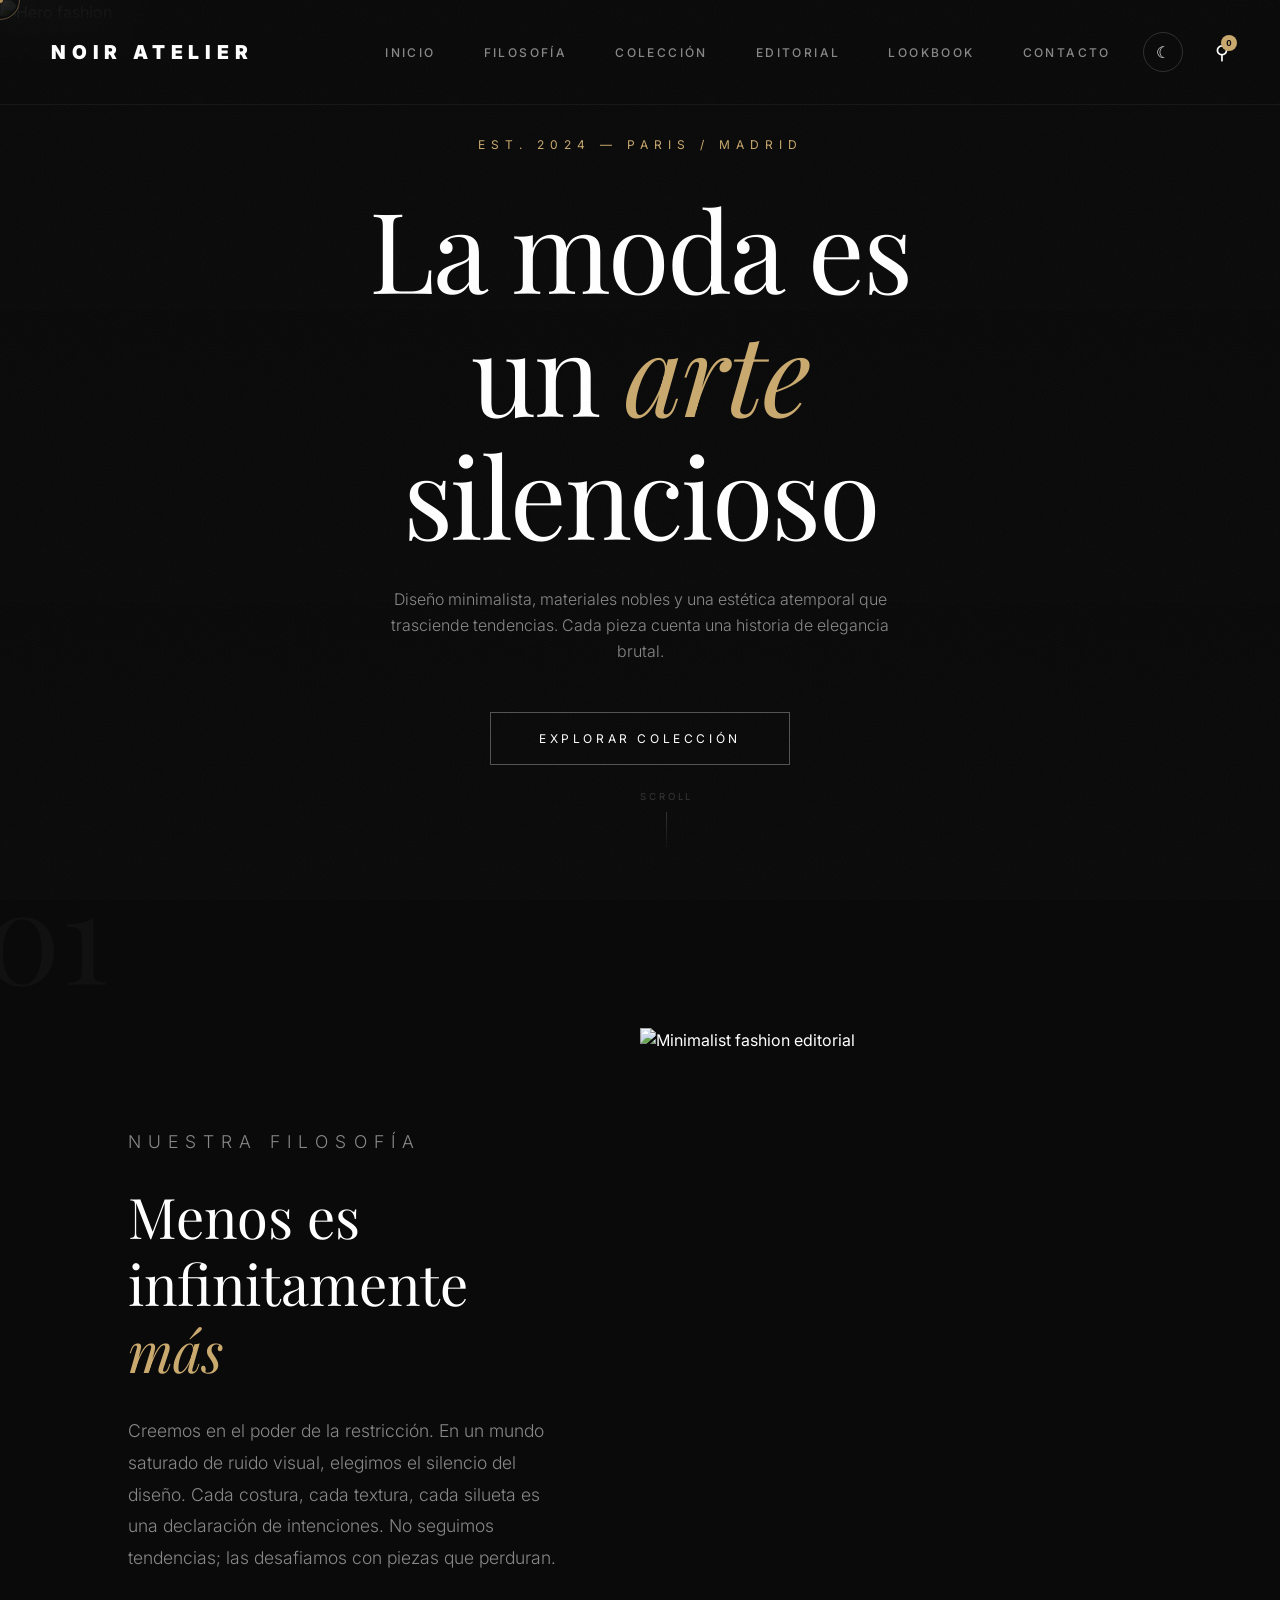
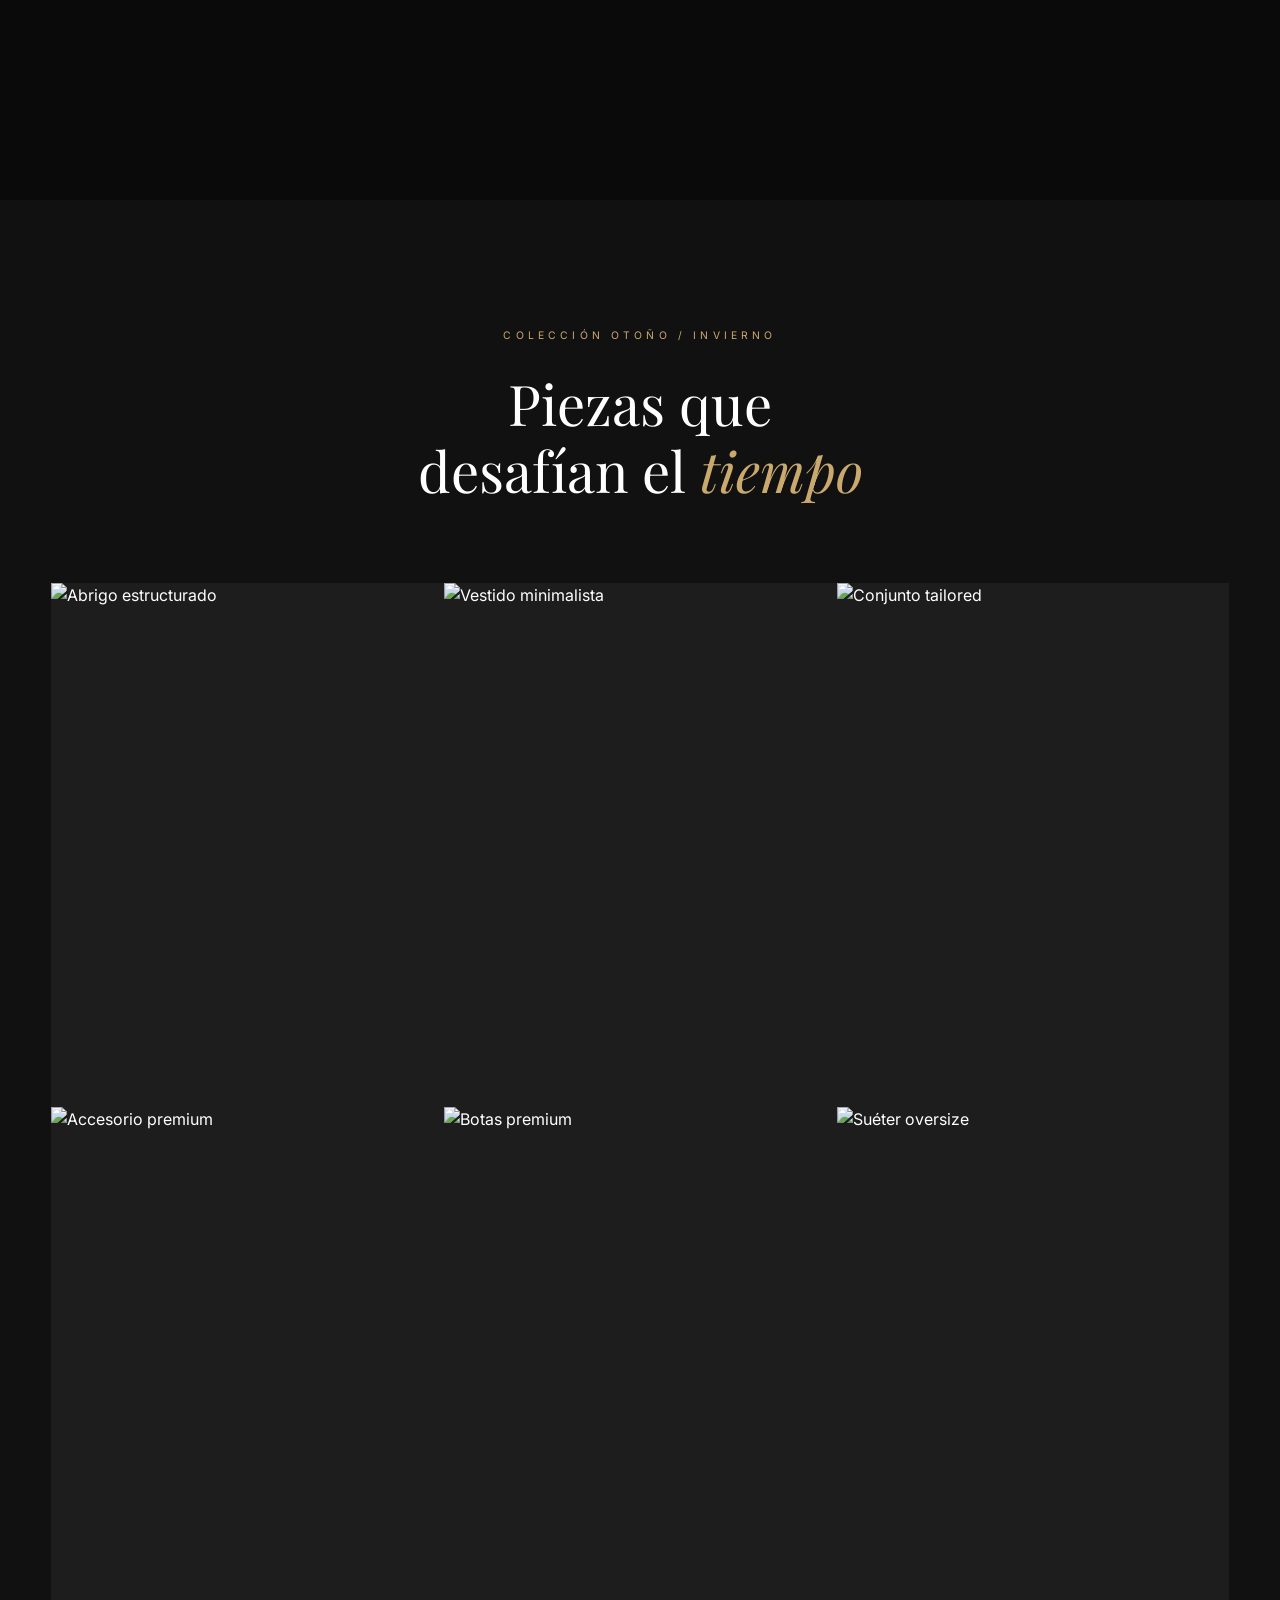
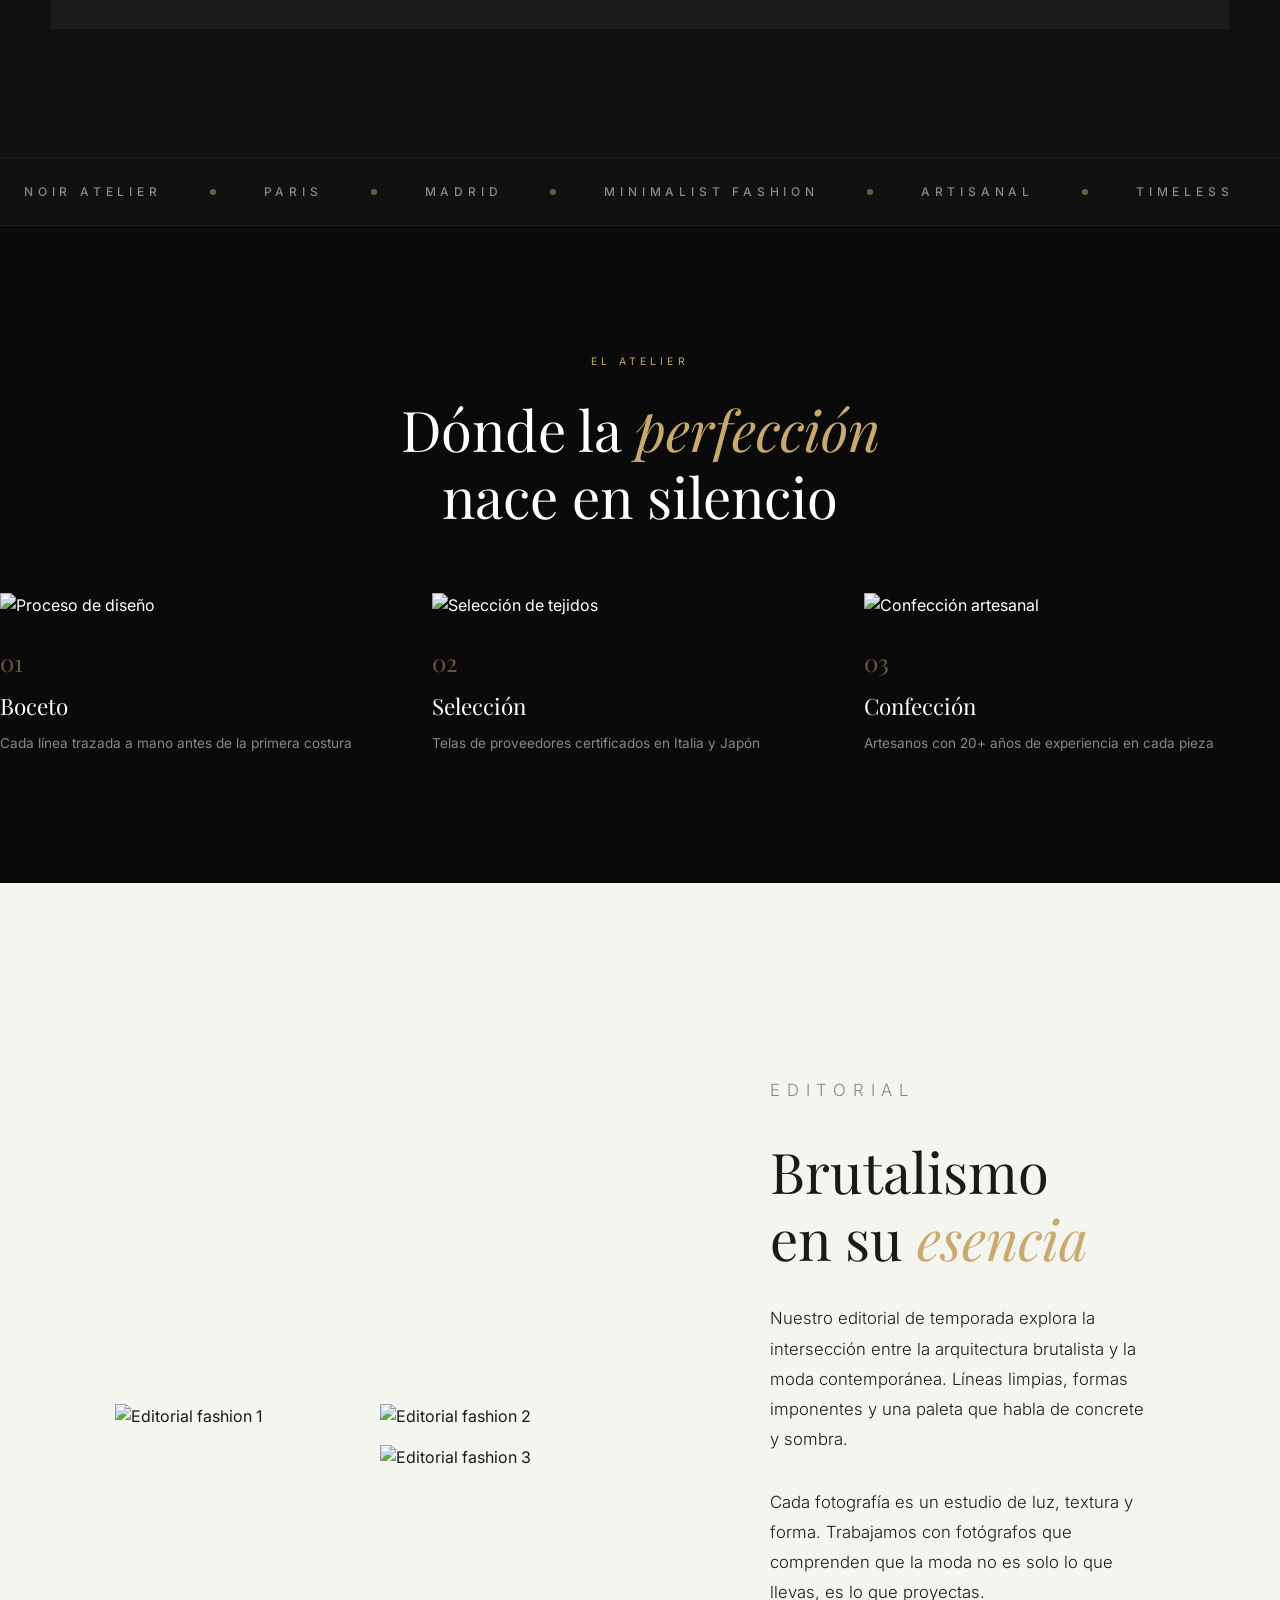
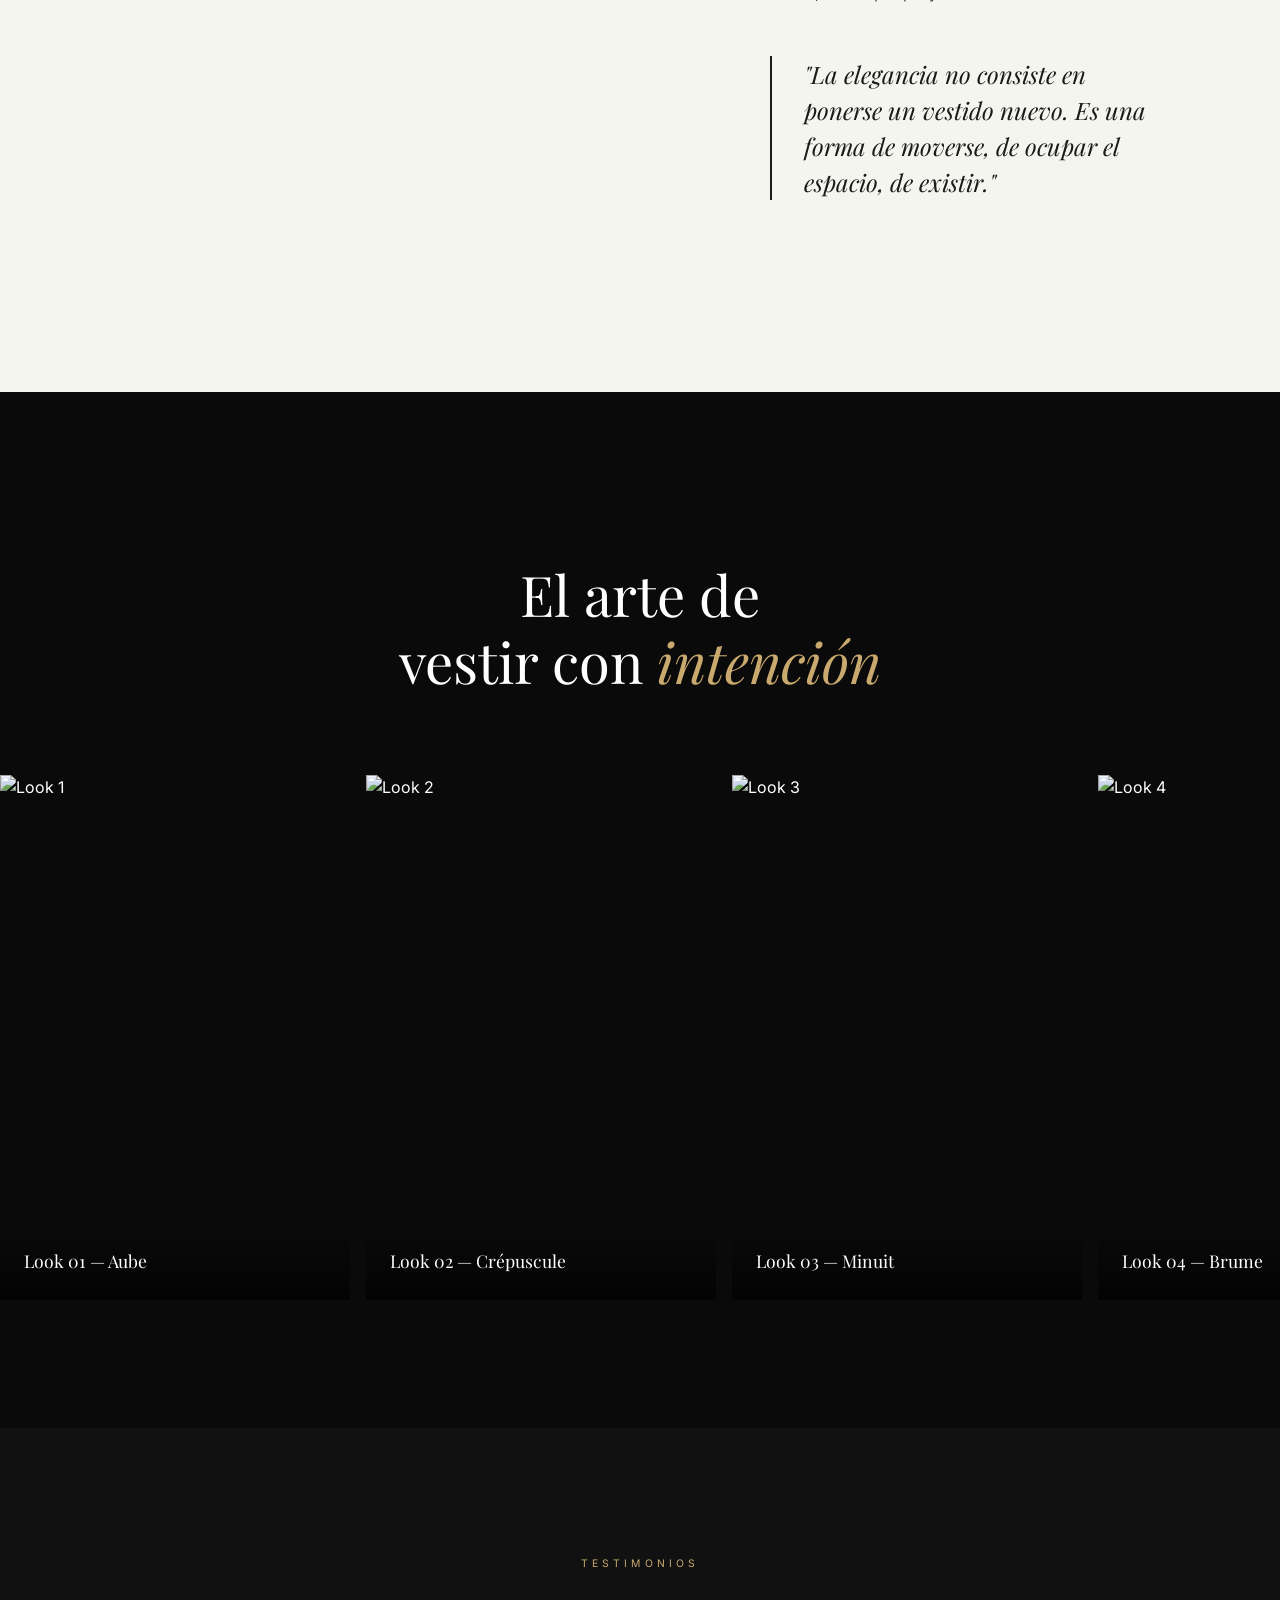
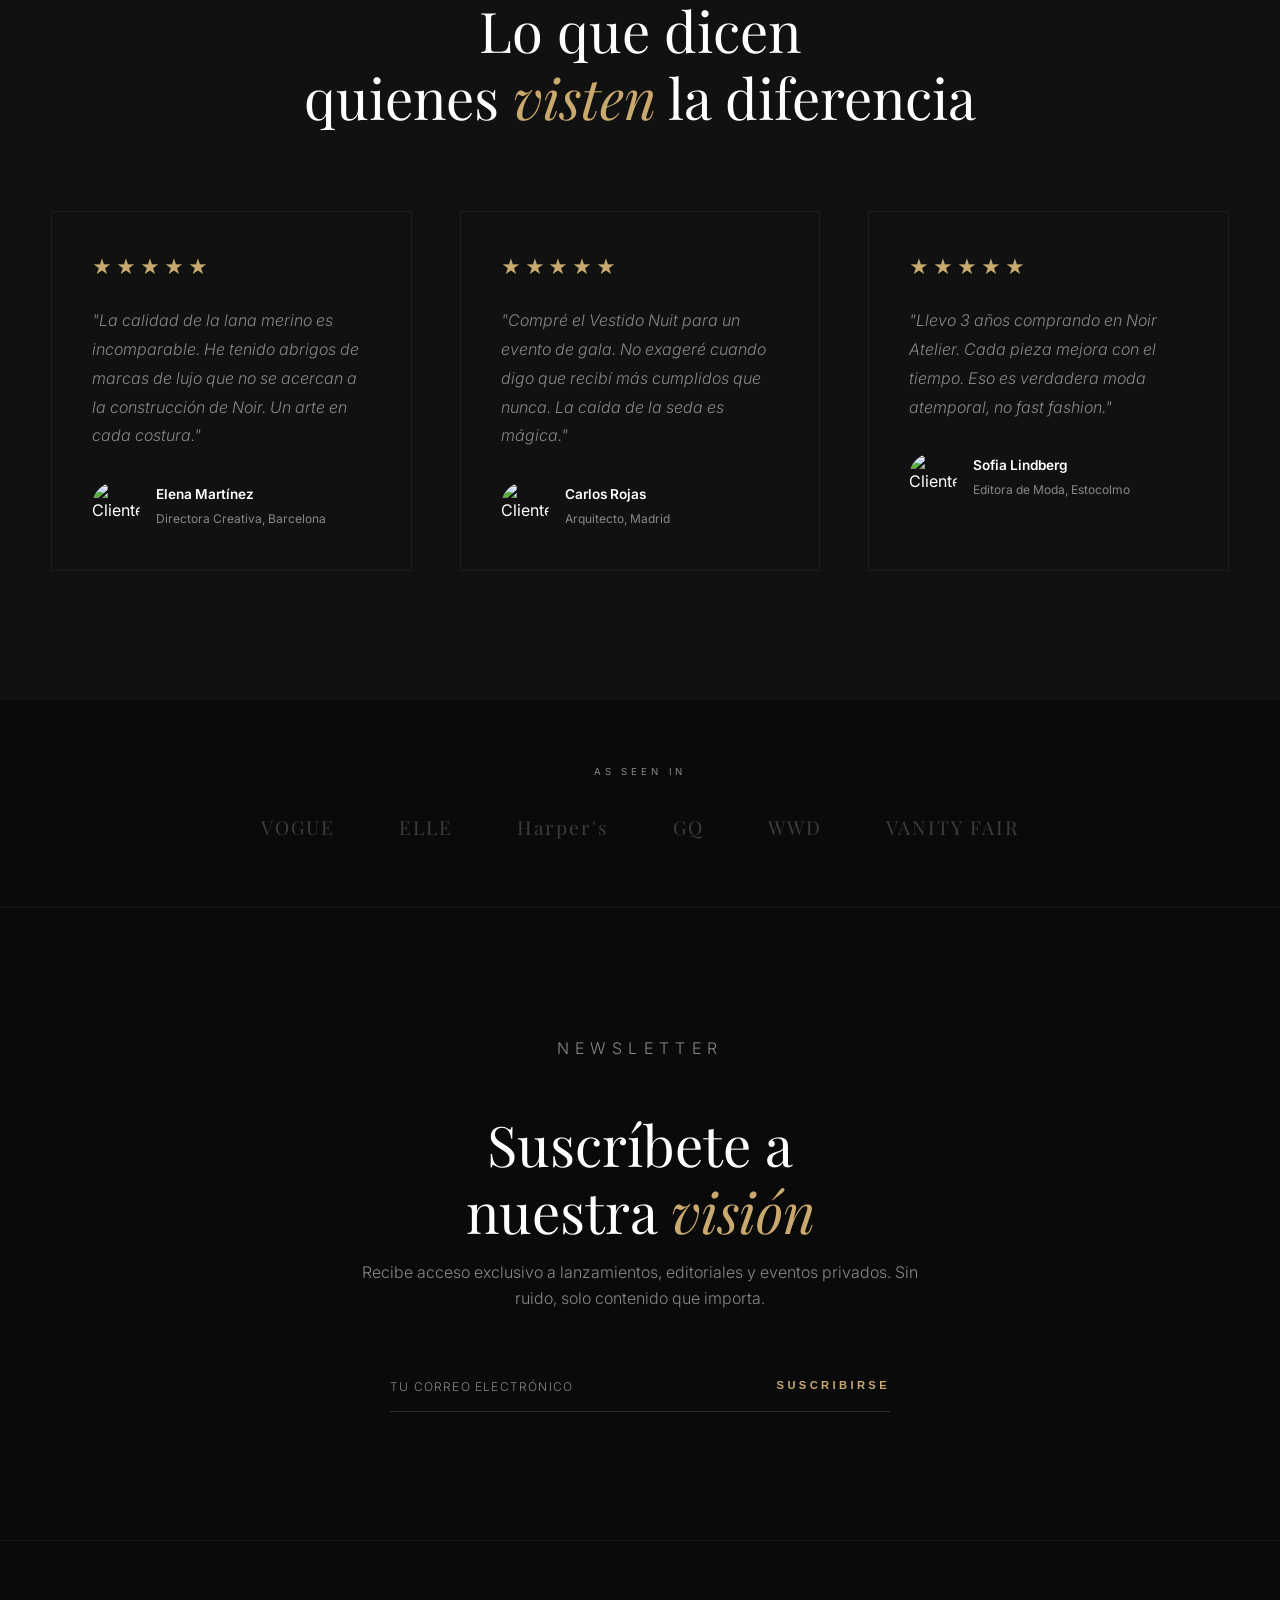
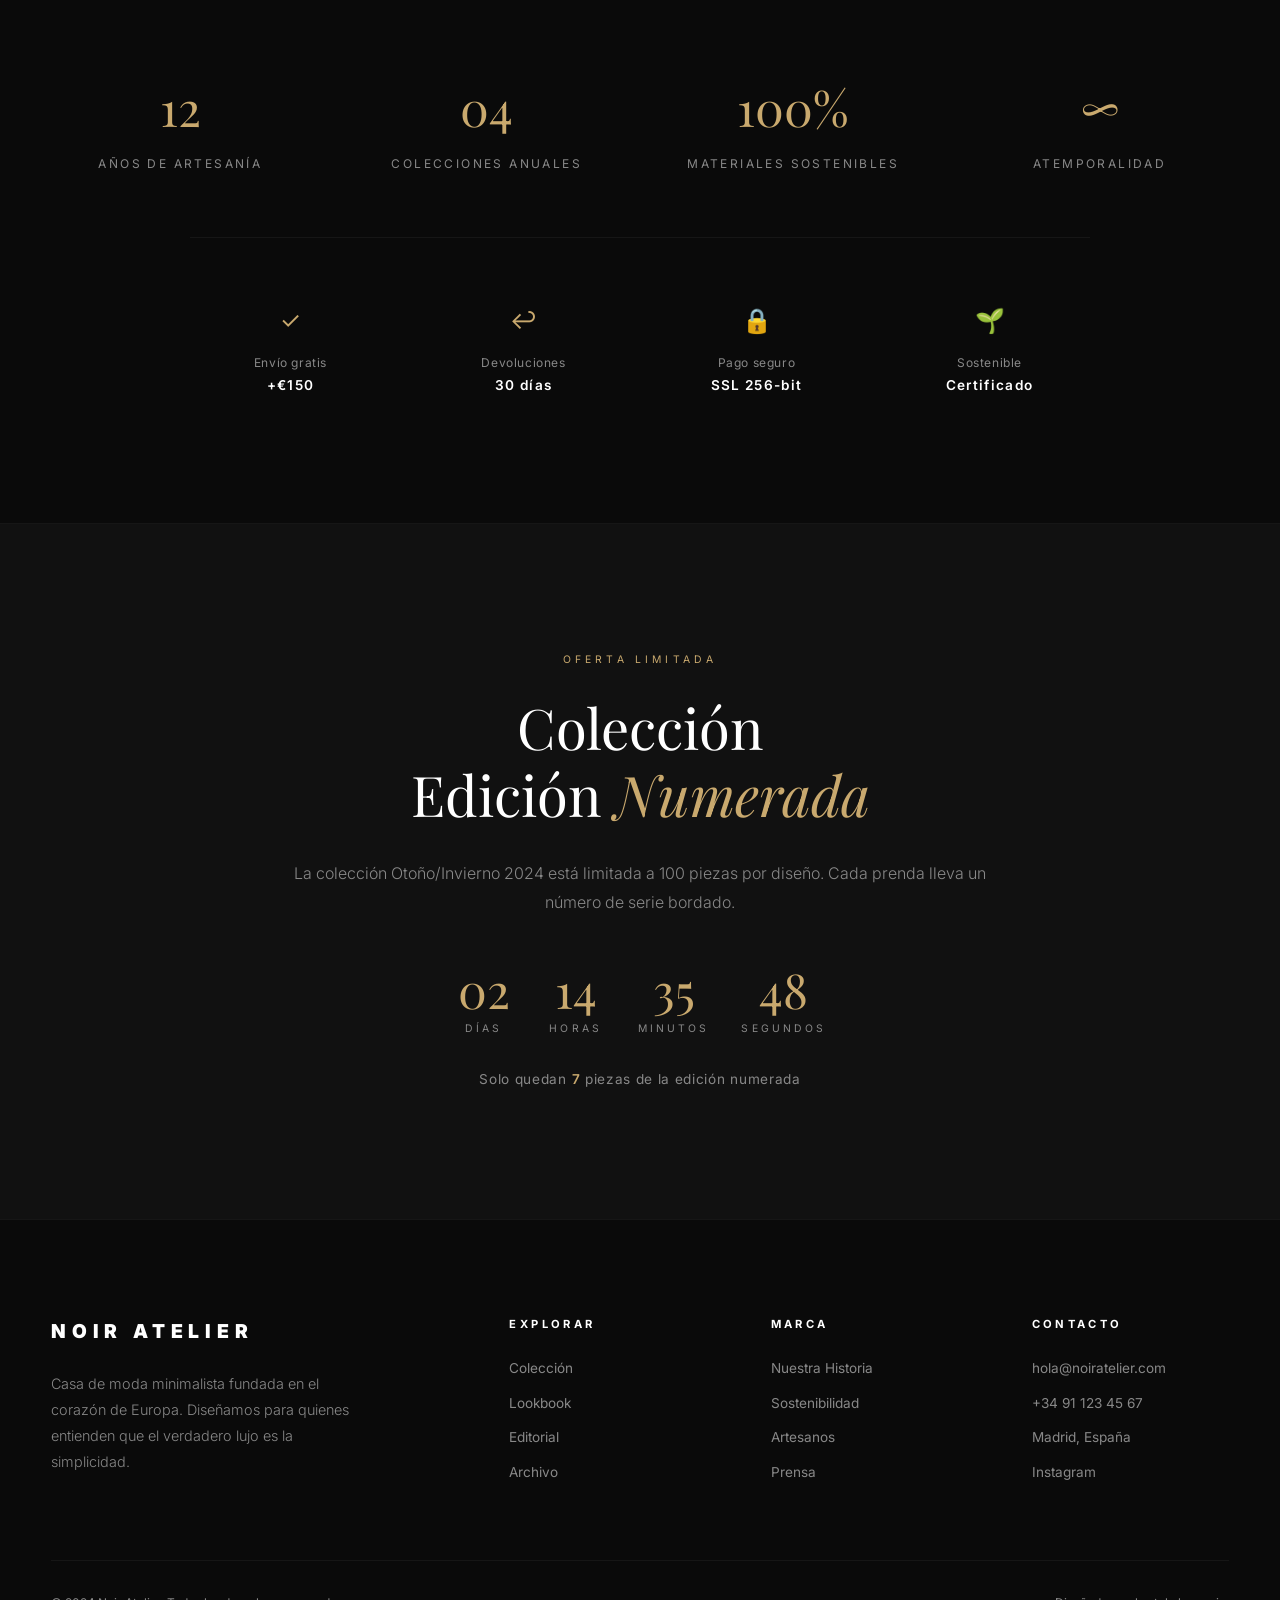
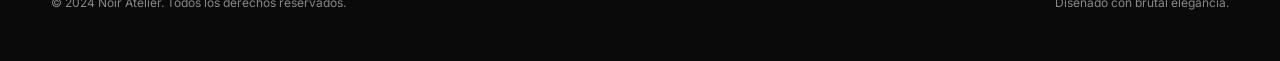
==== index.html @ 925ff6d4 "Initial commit: NOIR ATELIER premium fashion landing page" ====
<!DOCTYPE html>
<html lang="es" data-theme="dark">
<head>
    <meta charset="UTF-8">
    <meta name="viewport" content="width=device-width, initial-scale=1.0, viewport-fit=cover">
    <title>NOIR ATELIER — Minimalist Fashion</title>
    <meta name="description" content="Diseño minimalista, materiales nobles y una estética atemporal que trasciende tendencias. Casa de moda fundada en el corazón de Europa.">
    <meta name="theme-color" content="#0a0a0a">
    <meta name="apple-mobile-web-app-capable" content="yes">
    <meta name="apple-mobile-web-app-status-bar-style" content="black-translucent">
    <meta name="apple-mobile-web-app-title" content="Noir Atelier">
    <meta property="og:title" content="NOIR ATELIER — Minimalist Fashion">
    <meta property="og:description" content="La moda es un arte silencioso. Diseño minimalista, materiales nobles.">
    <meta property="og:type" content="website">
    <meta property="og:image" content="https://images.unsplash.com/photo-1509631179647-0177331693ae?w=1200&q=80">
    <link rel="icon" type="image/svg+xml" href="data:image/svg+xml,%3Csvg xmlns='http://www.w3.org/2000/svg' viewBox='0 0 100 100'%3E%3Crect width='100' height='100' fill='%230a0a0a'/%3E%3Ctext x='50' y='68' font-family='serif' font-size='55' fill='%23c9a96e' text-anchor='middle' font-style='italic'%3EN%3C/text%3E%3C/svg%3E">
    <link rel="apple-touch-icon" href="data:image/svg+xml,%3Csvg xmlns='http://www.w3.org/2000/svg' viewBox='0 0 180 180'%3E%3Crect width='180' height='180' fill='%230a0a0a'/%3E%3Ctext x='90' y='125' font-family='serif' font-size='100' fill='%23c9a96e' text-anchor='middle' font-style='italic'%3EN%3C/text%3E%3C/svg%3E">
    <link rel="preconnect" href="https://fonts.googleapis.com">
    <link href="https://fonts.googleapis.com/css2?family=Inter:wght@300;400;500;600;700;900&family=Playfair+Display:ital,wght@0,400;0,700;1,400&display=swap" rel="stylesheet">
    <link rel="stylesheet" href="css/style.css">
</head>
<body>

    <!-- PRELOADER -->
    <div class="preloader" id="preloader">
        <div class="preloader-logo">Noir</div>
        <div class="preloader-bar"><div class="preloader-bar-fill" id="preloader-fill"></div></div>
        <div class="preloader-sub">Atelier</div>
    </div>

    <!-- SCROLL PROGRESS -->
    <div class="scroll-progress" id="scroll-progress"><div class="scroll-progress-bar" id="scroll-progress-bar"></div></div>

    <!-- NOISE TEXTURE -->
    <div class="noise-overlay" aria-hidden="true"></div>

    <!-- CUSTOM CURSOR -->
    <div class="cursor-dot" id="cursor-dot"></div>
    <div class="cursor-ring" id="cursor-ring"></div>

    <!-- NAVIGATION -->
    <nav>
        <div class="logo">Noir Atelier</div>
        <div class="nav-right">
            <ul class="nav-links">
                <li><a href="#inicio">Inicio</a></li>
                <li><a href="#filosofia">Filosofía</a></li>
                <li><a href="#coleccion">Colección</a></li>
                <li><a href="#editorial">Editorial</a></li>
                <li><a href="#lookbook">Lookbook</a></li>
                <li><a href="#contacto">Contacto</a></li>
            </ul>
            <button class="theme-toggle" id="theme-toggle" aria-label="Cambiar tema">
                <span class="theme-icon theme-icon-moon">☾</span>
                <span class="theme-icon theme-icon-sun">☼</span>
            </button>
            <button class="cart-btn" id="cart-btn" aria-label="Carrito">
                <span class="cart-icon">⚲</span>
                <span class="cart-count" id="cart-count">0</span>
            </button>
            <button class="menu-toggle" aria-label="Abrir menú" aria-expanded="false">
                <span class="menu-line"></span>
                <span class="menu-line"></span>
                <span class="menu-line"></span>
            </button>
        </div>
    </nav>

    <!-- MOBILE MENU — OUTSIDE nav -->
    <div class="mobile-menu" aria-hidden="true">
        <div class="mobile-menu-bg"></div>
        <div class="mobile-menu-content">
            <ul class="mobile-nav-links">
                <li class="mobile-nav-item"><span class="mobile-nav-num">01</span><a href="#inicio" class="mobile-nav-link">Inicio</a></li>
                <li class="mobile-nav-item"><span class="mobile-nav-num">02</span><a href="#filosofia" class="mobile-nav-link">Filosofía</a></li>
                <li class="mobile-nav-item"><span class="mobile-nav-num">03</span><a href="#coleccion" class="mobile-nav-link">Colección</a></li>
                <li class="mobile-nav-item"><span class="mobile-nav-num">04</span><a href="#editorial" class="mobile-nav-link">Editorial</a></li>
                <li class="mobile-nav-item"><span class="mobile-nav-num">05</span><a href="#lookbook" class="mobile-nav-link">Lookbook</a></li>
                <li class="mobile-nav-item"><span class="mobile-nav-num">06</span><a href="#contacto" class="mobile-nav-link">Contacto</a></li>
            </ul>
            <div class="mobile-menu-footer">
                <p class="mobile-menu-email">hola@noiratelier.com</p>
                <p class="mobile-menu-location">Madrid, España</p>
                <button class="mobile-theme-toggle" id="mobile-theme-toggle" aria-label="Cambiar tema">
                    <span class="theme-icon theme-icon-moon">☾ Modo Oscuro</span>
                    <span class="theme-icon theme-icon-sun">☼ Modo Claro</span>
                </button>
            </div>
        </div>
    </div>

    <!-- CART PANEL -->
    <div class="cart-panel" id="cart-panel">
        <div class="cart-panel-bg"></div>
        <div class="cart-panel-content">
            <div class="cart-panel-header">
                <h3>Tu Bolsa</h3>
                <button class="cart-panel-close" id="cart-panel-close">✕</button>
            </div>
            <div class="cart-panel-items" id="cart-panel-items"></div>
            <div class="cart-panel-footer">
                <div class="cart-panel-total">
                    <span>Total</span>
                    <span id="cart-panel-total">€0</span>
                </div>
                <button class="cart-panel-checkout">Finalizar Compra</button>
            </div>
        </div>
    </div>

    <!-- HERO with ANIMATED BACKGROUND -->
    <section class="hero" id="inicio">
        <div class="hero-bg-animated">
            <img src="https://images.unsplash.com/photo-1509631179647-0177331693ae?w=1920&q=80" alt="Hero fashion" id="hero-animated-img">
            <div class="hero-bg-overlay"></div>
        </div>
        <div class="hero-content">
            <p class="hero-subtitle">Est. 2024 — Paris / Madrid</p>
            <h1 class="hero-title">La moda es<br>un <em>arte</em> silencioso</h1>
            <p class="hero-desc">Diseño minimalista, materiales nobles y una estética atemporal que trasciende tendencias. Cada pieza cuenta una historia de elegancia brutal.</p>
            <a href="#coleccion" class="hero-cta">Explorar Colección</a>
        </div>
        <div class="scroll-indicator">
            <span>Scroll</span>
            <div class="scroll-line"></div>
        </div>
    </section>

    <!-- PHILOSOPHY -->
    <section class="philosophy" id="filosofia">
        <div class="philosophy-text">
            <div class="philosophy-number fade-in">01</div>
            <p class="section-label fade-in">Nuestra Filosofía</p>
            <h2 class="section-title fade-in">Menos es<br>infinitamente <em>más</em></h2>
            <p class="fade-in">Creemos en el poder de la restricción. En un mundo saturado de ruido visual, elegimos el silencio del diseño. Cada costura, cada textura, cada silueta es una declaración de intenciones. No seguimos tendencias; las desafiamos con piezas que perduran.</p>
        </div>
        <div class="philosophy-image fade-scale">
            <img src="https://images.unsplash.com/photo-1515886657613-9f3515b0c78f?w=800&q=80" alt="Minimalist fashion editorial" loading="lazy">
        </div>
    </section>

    <!-- COLLECTION -->
    <section class="collection" id="coleccion">
        <div class="collection-header">
            <p class="section-label fade-in">Colección Otoño / Invierno</p>
            <h2 class="section-title fade-in">Piezas que<br>desafían el <em>tiempo</em></h2>
        </div>
        <div class="collection-grid stagger-children">
            <div class="collection-item fade-in" data-product="Abrigo Vérité" data-price="890">
                <a href="product.html" class="collection-link">
                    <img src="https://images.unsplash.com/photo-1539008835657-9e8e9680c956?w=600&q=80" alt="Abrigo estructurado" loading="lazy">
                    <div class="collection-overlay"><h3>Abrigo Vérité</h3><p>Lana merino · Negro</p></div>
                </a>
            </div>
            <div class="collection-item fade-in">
                <img src="https://images.unsplash.com/photo-1581044777550-4cfa60707c03?w=600&q=80" alt="Vestido minimalista" loading="lazy">
                <div class="collection-overlay"><h3>Vestido Nuit</h3><p>Seda cruda · Gris perla</p></div>
            </div>
            <div class="collection-item fade-in">
                <img src="https://images.unsplash.com/photo-1595777457583-95e059d581b8?w=600&q=80" alt="Conjunto tailored" loading="lazy">
                <div class="collection-overlay"><h3>Blazer Obscura</h3><p>Algodón egipcio · Antracita</p></div>
            </div>
            <div class="collection-item fade-in">
                <img src="https://images.unsplash.com/photo-1603344797033-f0f4f587ab60?w=600&q=80" alt="Accesorio premium" loading="lazy">
                <div class="collection-overlay"><h3>Cinturón Ligne</h3><p>Cuero vegetal · Marrón</p></div>
            </div>
            <div class="collection-item fade-in">
                <img src="https://images.unsplash.com/photo-1550614000-4b9519e02a48?w=600&q=80" alt="Botas premium" loading="lazy">
                <div class="collection-overlay"><h3>Botas Sombre</h3><p>Cuero italiano · Negro</p></div>
            </div>
            <div class="collection-item fade-in">
                <img src="https://images.unsplash.com/photo-1552374196-1ab2a1c593e8?w=600&q=80" alt="Suéter oversize" loading="lazy">
                <div class="collection-overlay"><h3>Suéter Brume</h3><p>Cachemira · Gris niebla</p></div>
            </div>
        </div>
    </section>

    <!-- MARQUEE -->
    <section class="marquee-section" aria-hidden="true">
        <div class="marquee-track">
            <div class="marquee-content">
                <span class="marquee-item">Noir Atelier</span><span class="marquee-sep"></span>
                <span class="marquee-item">Paris</span><span class="marquee-sep"></span>
                <span class="marquee-item">Madrid</span><span class="marquee-sep"></span>
                <span class="marquee-item">Minimalist Fashion</span><span class="marquee-sep"></span>
                <span class="marquee-item">Artisanal</span><span class="marquee-sep"></span>
                <span class="marquee-item">Timeless</span><span class="marquee-sep"></span>
                <span class="marquee-item">Sustainable</span><span class="marquee-sep"></span>
                <span class="marquee-item">Brutal Elegance</span><span class="marquee-sep"></span>
            </div>
            <div class="marquee-content">
                <span class="marquee-item">Noir Atelier</span><span class="marquee-sep"></span>
                <span class="marquee-item">Paris</span><span class="marquee-sep"></span>
                <span class="marquee-item">Madrid</span><span class="marquee-sep"></span>
                <span class="marquee-item">Minimalist Fashion</span><span class="marquee-sep"></span>
                <span class="marquee-item">Artisanal</span><span class="marquee-sep"></span>
                <span class="marquee-item">Timeless</span><span class="marquee-sep"></span>
                <span class="marquee-item">Sustainable</span><span class="marquee-sep"></span>
                <span class="marquee-item">Brutal Elegance</span><span class="marquee-sep"></span>
            </div>
        </div>
    </section>

    <!-- HORIZONTAL SCROLL — Behind the Scenes -->
    <section class="horizontal-scroll-section" id="atelier">
        <div class="horizontal-scroll-header">
            <p class="section-label fade-in">El Atelier</p>
            <h2 class="section-title fade-in">Dónde la <em>perfección</em><br>nace en silencio</h2>
        </div>
        <div class="horizontal-scroll-container" id="horizontal-scroll">
            <div class="horizontal-scroll-item fade-in">
                <img src="https://images.unsplash.com/photo-1558171813-4c088753af8f?w=600&q=80" alt="Proceso de diseño" loading="lazy">
                <div class="horizontal-scroll-item-info">
                    <span class="horizontal-scroll-num">01</span>
                    <h4>Boceto</h4>
                    <p>Cada línea trazada a mano antes de la primera costura</p>
                </div>
            </div>
            <div class="horizontal-scroll-item fade-in">
                <img src="https://images.unsplash.com/photo-1605218427306-022ba6b2c9f6?w=600&q=80" alt="Selección de tejidos" loading="lazy">
                <div class="horizontal-scroll-item-info">
                    <span class="horizontal-scroll-num">02</span>
                    <h4>Selección</h4>
                    <p>Telas de proveedores certificados en Italia y Japón</p>
                </div>
            </div>
            <div class="horizontal-scroll-item fade-in">
                <img src="https://images.unsplash.com/photo-1558618666-fcd25c85f82e?w=600&q=80" alt="Confección artesanal" loading="lazy">
                <div class="horizontal-scroll-item-info">
                    <span class="horizontal-scroll-num">03</span>
                    <h4>Confección</h4>
                    <p>Artesanos con 20+ años de experiencia en cada pieza</p>
                </div>
            </div>
            <div class="horizontal-scroll-item fade-in">
                <img src="https://images.unsplash.com/photo-1445205170230-053b83016050?w=600&q=80" alt="Prueba final" loading="lazy">
                <div class="horizontal-scroll-item-info">
                    <span class="horizontal-scroll-num">04</span>
                    <h4>Prueba</h4>
                    <p>48 horas de prueba de ajuste, caída y durabilidad</p>
                </div>
            </div>
            <div class="horizontal-scroll-item fade-in">
                <img src="https://images.unsplash.com/photo-1490481651871-ab68de25d43d?w=600&q=80" alt="Empaque final" loading="lazy">
                <div class="horizontal-scroll-item-info">
                    <span class="horizontal-scroll-num">05</span>
                    <h4>Entrega</h4>
                    <p>Empaque sin plástico, certificado de autenticidad</p>
                </div>
            </div>
        </div>
    </section>

    <!-- EDITORIAL -->
    <section class="editorial" id="editorial">
        <div class="editorial-images">
            <div class="editorial-img fade-in">
                <img src="https://images.unsplash.com/photo-1469334031218-e382a71b716b?w=600&q=80" alt="Editorial fashion 1" loading="lazy">
            </div>
            <div class="editorial-img fade-in">
                <img src="https://images.unsplash.com/photo-1483985988355-763728e1935b?w=600&q=80" alt="Editorial fashion 2" loading="lazy">
            </div>
            <div class="editorial-img fade-in">
                <img src="https://images.unsplash.com/photo-1496747611176-843222e1e57c?w=600&q=80" alt="Editorial fashion 3" loading="lazy">
            </div>
        </div>
        <div class="editorial-text">
            <p class="section-label fade-in">Editorial</p>
            <h2 class="section-title fade-in">Brutalismo<br>en su <em>esencia</em></h2>
            <p class="fade-in">Nuestro editorial de temporada explora la intersección entre la arquitectura brutalista y la moda contemporánea. Líneas limpias, formas imponentes y una paleta que habla de concrete y sombra.</p>
            <p class="fade-in">Cada fotografía es un estudio de luz, textura y forma. Trabajamos con fotógrafos que comprenden que la moda no es solo lo que llevas, es lo que proyectas.</p>
            <div class="editorial-quote fade-in">
                "La elegancia no consiste en ponerse un vestido nuevo. Es una forma de moverse, de ocupar el espacio, de existir."
            </div>
        </div>
    </section>

    <!-- LOOKBOOK -->
    <section class="lookbook" id="lookbook">
        <div class="lookbook-header">
            <p class="section-label fade-in">Lookbook</p>
            <h2 class="section-title fade-in">El arte de<br>vestir con <em>intención</em></h2>
        </div>
        <div class="lookbook-scroll stagger-children">
            <div class="lookbook-item fade-in">
                <img src="https://images.unsplash.com/photo-1529139574466-a303027c1d8b?w=500&q=80" alt="Look 1" loading="lazy">
                <div class="lookbook-item-info"><h4>Look 01 — Aube</h4></div>
            </div>
            <div class="lookbook-item fade-in">
                <img src="https://images.unsplash.com/photo-1509631179647-0177331693ae?w=500&q=80" alt="Look 2" loading="lazy">
                <div class="lookbook-item-info"><h4>Look 02 — Crépuscule</h4></div>
            </div>
            <div class="lookbook-item fade-in">
                <img src="https://images.unsplash.com/photo-1517841905240-472988babdf9?w=500&q=80" alt="Look 3" loading="lazy">
                <div class="lookbook-item-info"><h4>Look 03 — Minuit</h4></div>
            </div>
            <div class="lookbook-item fade-in">
                <img src="https://images.unsplash.com/photo-1539109136881-3be0616acf4b?w=500&q=80" alt="Look 4" loading="lazy">
                <div class="lookbook-item-info"><h4>Look 04 — Brume</h4></div>
            </div>
            <div class="lookbook-item fade-in">
                <img src="https://images.unsplash.com/photo-1503342217505-b0a15ec3261c?w=500&q=80" alt="Look 5" loading="lazy">
                <div class="lookbook-item-info"><h4>Look 05 — Éther</h4></div>
            </div>
            <div class="lookbook-item fade-in">
                <img src="https://images.unsplash.com/photo-1551232864-3f0890e580d9?w=500&q=80" alt="Look 6" loading="lazy">
                <div class="lookbook-item-info"><h4>Look 06 — Sable</h4></div>
            </div>
        </div>
    </section>

    <!-- TESTIMONIALS -->
    <section class="testimonials" id="testimonios">
        <div class="testimonials-header">
            <p class="section-label fade-in">Testimonios</p>
            <h2 class="section-title fade-in">Lo que dicen<br>quienes <em>visten</em> la diferencia</h2>
        </div>
        <div class="testimonials-grid stagger-children">
            <div class="testimonial-item fade-in">
                <div class="testimonial-stars">★★★★★</div>
                <p class="testimonial-text">"La calidad de la lana merino es incomparable. He tenido abrigos de marcas de lujo que no se acercan a la construcción de Noir. Un arte en cada costura."</p>
                <div class="testimonial-author">
                    <img src="https://images.unsplash.com/photo-1494790108377-be9c29b29330?w=100&q=80" alt="Cliente" loading="lazy">
                    <div>
                        <h4>Elena Martínez</h4>
                        <p>Directora Creativa, Barcelona</p>
                    </div>
                </div>
            </div>
            <div class="testimonial-item fade-in">
                <div class="testimonial-stars">★★★★★</div>
                <p class="testimonial-text">"Compré el Vestido Nuit para un evento de gala. No exageré cuando digo que recibí más cumplidos que nunca. La caída de la seda es mágica."</p>
                <div class="testimonial-author">
                    <img src="https://images.unsplash.com/photo-1507003211169-0a1dd7228f2d?w=100&q=80" alt="Cliente" loading="lazy">
                    <div>
                        <h4>Carlos Rojas</h4>
                        <p>Arquitecto, Madrid</p>
                    </div>
                </div>
            </div>
            <div class="testimonial-item fade-in">
                <div class="testimonial-stars">★★★★★</div>
                <p class="testimonial-text">"Llevo 3 años comprando en Noir Atelier. Cada pieza mejora con el tiempo. Eso es verdadera moda atemporal, no fast fashion."</p>
                <div class="testimonial-author">
                    <img src="https://images.unsplash.com/photo-1438761681033-6461ffad8d80?w=100&q=80" alt="Cliente" loading="lazy">
                    <div>
                        <h4>Sofia Lindberg</h4>
                        <p>Editora de Moda, Estocolmo</p>
                    </div>
                </div>
            </div>
        </div>
    </section>

    <!-- PRESS LOGOS -->
    <section class="press-section" aria-hidden="true">
        <p class="press-label">As Seen In</p>
        <div class="press-logos">
            <span class="press-logo">VOGUE</span>
            <span class="press-logo">ELLE</span>
            <span class="press-logo">Harper's</span>
            <span class="press-logo">GQ</span>
            <span class="press-logo">WWD</span>
            <span class="press-logo">VANITY FAIR</span>
        </div>
    </section>

    <!-- NEWSLETTER -->
    <section class="newsletter" id="newsletter">
        <div class="newsletter-inner">
            <p class="section-label fade-in">Newsletter</p>
            <h2 class="section-title fade-in">Suscríbete a<br>nuestra <em>visión</em></h2>
            <p class="fade-in">Recibe acceso exclusivo a lanzamientos, editoriales y eventos privados. Sin ruido, solo contenido que importa.</p>
            <div class="newsletter-form-wrap fade-in">
                <form class="newsletter-form" id="newsletter-form">
                    <input type="email" name="email" placeholder="Tu correo electrónico" required autocomplete="email">
                    <button type="submit">Suscribirse</button>
                </form>
                <div class="newsletter-success" id="newsletter-success">Bienvenido a Noir Atelier.</div>
            </div>
        </div>
    </section>

    <!-- MANIFESTO + TRUST BADGES -->
    <section class="manifesto">
        <div class="manifesto-grid stagger-children">
            <div class="manifesto-item fade-in"><h3>12</h3><p>Años de artesanía</p></div>
            <div class="manifesto-item fade-in"><h3>04</h3><p>Colecciones anuales</p></div>
            <div class="manifesto-item fade-in"><h3>100%</h3><p>Materiales sostenibles</p></div>
            <div class="manifesto-item fade-in"><h3>∞</h3><p>Atemporalidad</p></div>
        </div>
        <div class="trust-badges">
            <div class="trust-badge">
                <span class="trust-badge-icon">✓</span>
                <span class="trust-badge-text">Envío gratis<br><strong>+€150</strong></span>
            </div>
            <div class="trust-badge">
                <span class="trust-badge-icon">↩</span>
                <span class="trust-badge-text">Devoluciones<br><strong>30 días</strong></span>
            </div>
            <div class="trust-badge">
                <span class="trust-badge-icon">🔒</span>
                <span class="trust-badge-text">Pago seguro<br><strong>SSL 256-bit</strong></span>
            </div>
            <div class="trust-badge">
                <span class="trust-badge-icon">🌱</span>
                <span class="trust-badge-text">Sostenible<br><strong>Certificado</strong></span>
            </div>
        </div>
    </section>

    <!-- SCARCITY COUNTDOWN -->
    <section class="countdown-section">
        <div class="countdown-inner">
            <p class="section-label">Oferta Limitada</p>
            <h2 class="section-title">Colección<br>Edición <em>Numerada</em></h2>
            <p class="countdown-desc">La colección Otoño/Invierno 2024 está limitada a 100 piezas por diseño. Cada prenda lleva un número de serie bordado.</p>
            <div class="countdown-timer" id="countdown-timer">
                <div class="countdown-unit">
                    <span class="countdown-num" id="countdown-days">02</span>
                    <span class="countdown-label">Días</span>
                </div>
                <div class="countdown-unit">
                    <span class="countdown-num" id="countdown-hours">14</span>
                    <span class="countdown-label">Horas</span>
                </div>
                <div class="countdown-unit">
                    <span class="countdown-num" id="countdown-minutes">35</span>
                    <span class="countdown-label">Minutos</span>
                </div>
                <div class="countdown-unit">
                    <span class="countdown-num" id="countdown-seconds">48</span>
                    <span class="countdown-label">Segundos</span>
                </div>
            </div>
            <p class="countdown-stock">Solo quedan <strong>7</strong> piezas de la edición numerada</p>
        </div>
    </section>

    <!-- FOOTER -->
    <footer id="contacto">
        <div class="footer-grid">
            <div class="footer-brand fade-in">
                <div class="logo">Noir Atelier</div>
                <p>Casa de moda minimalista fundada en el corazón de Europa. Diseñamos para quienes entienden que el verdadero lujo es la simplicidad.</p>
            </div>
            <div class="footer-col fade-in">
                <h4>Explorar</h4>
                <a href="#">Colección</a>
                <a href="#">Lookbook</a>
                <a href="#">Editorial</a>
                <a href="#">Archivo</a>
            </div>
            <div class="footer-col fade-in">
                <h4>Marca</h4>
                <a href="#">Nuestra Historia</a>
                <a href="#">Sostenibilidad</a>
                <a href="#">Artesanos</a>
                <a href="#">Prensa</a>
            </div>
            <div class="footer-col fade-in">
                <h4>Contacto</h4>
                <a href="#">hola@noiratelier.com</a>
                <a href="#">+34 91 123 45 67</a>
                <a href="#">Madrid, España</a>
                <a href="#">Instagram</a>
            </div>
        </div>
        <div class="footer-bottom">
            <p>© 2024 Noir Atelier. Todos los derechos reservados.</p>
            <p>Diseñado con brutal elegancia.</p>
        </div>
    </footer>

    <!-- STICKY PRODUCT SIDEBAR -->
    <div class="product-sidebar" id="product-sidebar">
        <div class="product-sidebar-inner">
            <div class="product-sidebar-img">
                <a href="product.html"><img src="https://images.unsplash.com/photo-1539008835657-9e8e9680c956?w=300&q=80" alt="Abrigo Vérité" loading="lazy"></a>
            </div>
            <div class="product-sidebar-info">
                <p class="product-sidebar-label">Destacado</p>
                <h4 class="product-sidebar-name"><a href="product.html">Abrigo Vérité</a></h4>
                <p class="product-sidebar-price">€890</p>
                <p class="product-sidebar-desc">Lana merino · Edición limitada</p>
                <button class="product-sidebar-btn" id="product-sidebar-btn" data-name="Abrigo Vérité" data-price="890" data-img="https://images.unsplash.com/photo-1539008835657-9e8e9680c956?w=200&q=80">Añadir a la bolsa</button>
            </div>
        </div>
    </div>

    <script src="js/main.js"></script>
</body>
</html>
---- css/style.css ----
:root {
    --bg-primary: #0a0a0a;
    --bg-secondary: #111111;
    --bg-light: #f5f5f0;
    --text-primary: #ffffff;
    --text-secondary: #888888;
    --text-dark: #1a1a1a;
    --accent: #c9a96e;
    --transition: cubic-bezier(0.25, 0.46, 0.45, 0.94);
}

html[data-theme="light"] {
    --bg-primary: #f5f5f0;
    --bg-secondary: #ffffff;
    --bg-light: #0a0a0a;
    --text-primary: #1a1a1a;
    --text-secondary: #666666;
    --text-dark: #f5f5f0;
    --accent: #8a6d3b;
}

* { margin: 0; padding: 0; box-sizing: border-box; }
html { scroll-behavior: smooth; }

body {
    font-family: 'Inter', sans-serif;
    background-color: var(--bg-primary);
    color: var(--text-primary);
    overflow-x: hidden;
    line-height: 1.6;
    transition: background-color 0.6s var(--transition), color 0.6s var(--transition);
}

@media (pointer: coarse) {
    body { cursor: auto; }
    .cursor-dot, .cursor-ring { display: none !important; }
}

/* ===== PRELOADER ===== */
.preloader {
    position: fixed;
    top: 0; left: 0;
    width: 100%; height: 100%;
    background-color: var(--bg-primary);
    z-index: 9999;
    display: flex;
    align-items: center;
    justify-content: center;
    flex-direction: column;
    transition: opacity 1.2s var(--transition), visibility 1.2s var(--transition), background-color 0.6s var(--transition);
}
.preloader.done {
    opacity: 0;
    visibility: hidden;
    pointer-events: none;
}
.preloader-logo {
    font-family: 'Playfair Display', serif;
    font-size: 2.5rem;
    font-weight: 400;
    font-style: italic;
    color: var(--accent);
    letter-spacing: 0.1em;
    opacity: 0;
    transform: translateY(20px);
    animation: preloaderIn 1s var(--transition) forwards;
}
.preloader-bar {
    width: 120px; height: 1px;
    background: rgba(255,255,255,0.1);
    margin-top: 1.5rem;
    position: relative;
    overflow: hidden;
    border-radius: 1px;
}
html[data-theme="light"] .preloader-bar {
    background: rgba(0,0,0,0.1);
}
.preloader-bar-fill {
    position: absolute;
    top: 0; left: 0;
    height: 100%; width: 0%;
    background: var(--accent);
    transition: width 0.3s ease;
    box-shadow: 0 0 8px rgba(201, 169, 110, 0.3);
}
.preloader-sub {
    font-size: 0.6rem;
    letter-spacing: 0.4em;
    text-transform: uppercase;
    color: var(--text-secondary);
    margin-top: 1.5rem;
    opacity: 0;
    animation: preloaderIn 1s 1s var(--transition) forwards;
}
@keyframes preloaderIn { to { opacity: 1; transform: translateY(0); } }

/* ===== SCROLL PROGRESS ===== */
.scroll-progress {
    position: fixed;
    top: 0; left: 0;
    width: 100%; height: 2px;
    z-index: 10001;
    background: transparent;
    pointer-events: none;
}
.scroll-progress-bar {
    height: 100%;
    width: 0%;
    background: var(--accent);
    box-shadow: 0 0 10px rgba(201, 169, 110, 0.4);
    transition: width 0.1s linear;
}

/* ===== CUSTOM SCROLLBAR ===== */
::-webkit-scrollbar { width: 6px; }
::-webkit-scrollbar-track { background: var(--bg-primary); transition: background 0.6s; }
::-webkit-scrollbar-thumb { background: var(--accent); border-radius: 3px; }
::-webkit-scrollbar-thumb:hover { background: rgba(201, 169, 110, 0.8); }

/* ===== NOISE TEXTURE ===== */
.noise-overlay {
    position: fixed;
    top: 0; left: 0;
    width: 100%; height: 100%;
    pointer-events: none;
    z-index: 9998;
    opacity: 0.035;
    background-image: url("data:image/svg+xml,%3Csvg viewBox='0 0 256 256' xmlns='http://www.w3.org/2000/svg'%3E%3Cfilter id='n'%3E%3CfeTurbulence type='fractalNoise' baseFrequency='0.85' numOctaves='4' stitchTiles='stitch'/%3E%3C/filter%3E%3Crect width='100%25' height='100%25' filter='url(%23n)'/%3E%3C/svg%3E");
    background-repeat: repeat;
    background-size: 256px 256px;
}

/* ===== CUSTOM CURSOR ===== */
.cursor-dot {
    position: fixed;
    top: 0; left: 0;
    width: 6px; height: 6px;
    background: var(--accent);
    border-radius: 50%;
    pointer-events: none;
    z-index: 10000;
    transform: translate(-50%, -50%);
    transition: width 0.3s, height 0.3s, background 0.3s, opacity 0.3s;
    mix-blend-mode: difference;
}
.cursor-ring {
    position: fixed;
    top: 0; left: 0;
    width: 40px; height: 40px;
    border: 1px solid rgba(201, 169, 110, 0.4);
    border-radius: 50%;
    pointer-events: none;
    z-index: 9999;
    transform: translate(-50%, -50%);
    transition: width 0.4s var(--transition), height 0.4s var(--transition), border-color 0.4s, opacity 0.4s, background 0.4s;
}
.cursor-ring.hover {
    width: 60px; height: 60px;
    border-color: var(--accent);
    background: rgba(201, 169, 110, 0.08);
}
.cursor-ring.click {
    width: 30px; height: 30px;
    border-color: var(--text-primary);
}

/* ===== NAVIGATION ===== */
nav {
    position: fixed;
    top: 0; width: 100%;
    padding: 2rem 4vw;
    display: flex;
    justify-content: space-between;
    align-items: center;
    z-index: 1000;
    background: rgba(10, 10, 10, 0.8);
    backdrop-filter: blur(20px);
    border-bottom: 1px solid rgba(255, 255, 255, 0.05);
    transition: all 0.6s var(--transition), background-color 0.6s var(--transition);
}
html[data-theme="light"] nav {
    background: rgba(245, 245, 240, 0.85);
    border-bottom: 1px solid rgba(0, 0, 0, 0.06);
}
.logo {
    font-size: 1.2rem;
    font-weight: 900;
    letter-spacing: 0.3em;
    text-transform: uppercase;
    color: var(--text-primary);
}
.nav-right {
    display: flex;
    align-items: center;
    gap: 2rem;
}
.nav-links {
    display: flex;
    gap: 3rem;
    list-style: none;
}
.nav-links a {
    text-decoration: none;
    color: var(--text-secondary);
    font-size: 0.75rem;
    font-weight: 500;
    letter-spacing: 0.2em;
    text-transform: uppercase;
    transition: color 0.4s ease;
    position: relative;
}
.nav-links a::after {
    content: '';
    position: absolute;
    bottom: -6px; left: 0;
    width: 0; height: 1px;
    background: var(--accent);
    transition: width 0.4s var(--transition);
}
.nav-links a:hover { color: var(--text-primary); }
.nav-links a:hover::after { width: 100%; }

/* ===== THEME TOGGLE ===== */
.theme-toggle {
    background: transparent;
    border: 1px solid rgba(255,255,255,0.15);
    border-radius: 50%;
    width: 40px; height: 40px;
    display: flex;
    align-items: center;
    justify-content: center;
    cursor: none;
    color: var(--text-primary);
    font-size: 1rem;
    transition: all 0.4s var(--transition);
    position: relative;
    overflow: hidden;
    flex-shrink: 0;
}
html[data-theme="light"] .theme-toggle {
    border-color: rgba(26,26,26,0.15);
    color: var(--text-primary);
}
.theme-toggle:hover {
    border-color: var(--accent);
    color: var(--accent);
}
.theme-icon {
    position: absolute;
    transition: all 0.4s var(--transition);
}
.theme-icon-moon { opacity: 1; transform: rotate(0deg) scale(1); }
.theme-icon-sun { opacity: 0; transform: rotate(90deg) scale(0.5); }
html[data-theme="light"] .theme-icon-moon { opacity: 0; transform: rotate(-90deg) scale(0.5); }
html[data-theme="light"] .theme-icon-sun { opacity: 1; transform: rotate(0deg) scale(1); }

/* ===== MOBILE MENU ===== */
.menu-toggle {
    display: none;
    flex-direction: column;
    justify-content: center;
    align-items: center;
    width: 48px; height: 48px;
    background: transparent;
    border: none;
    cursor: none;
    padding: 0;
    z-index: 1002;
    position: relative;
    flex-shrink: 0;
}
.menu-line {
    display: block;
    width: 28px; height: 1.5px;
    background: var(--text-primary);
    transition: all 0.5s var(--transition);
    position: relative;
}
.menu-line:nth-child(2) { margin: 6px 0; }
.menu-toggle.active .menu-line:nth-child(1) { transform: translateY(7.5px) rotate(45deg); }
.menu-toggle.active .menu-line:nth-child(2) { opacity: 0; transform: scaleX(0); }
.menu-toggle.active .menu-line:nth-child(3) { transform: translateY(-7.5px) rotate(-45deg); }

.mobile-menu {
    position: fixed;
    top: 0; left: 0;
    width: 100%; height: 100vh;
    z-index: 1001;
    display: flex;
    align-items: center;
    justify-content: center;
    visibility: hidden;
    opacity: 0;
    transition: visibility 0s 0.8s, opacity 0.8s var(--transition);
}
.mobile-menu.active {
    visibility: visible;
    opacity: 1;
    transition: visibility 0s 0s, opacity 0.8s var(--transition);
}
.mobile-menu-bg {
    position: absolute;
    top: 0; left: 0;
    width: 100%; height: 100%;
    background-color: var(--bg-primary);
    opacity: 0.98;
    backdrop-filter: blur(40px) saturate(1.2);
    transform: translateY(-100%);
    transition: transform 0.8s var(--transition), background-color 0.6s var(--transition);
}
.mobile-menu.active .mobile-menu-bg { transform: translateY(0); }
.mobile-menu-content {
    position: relative;
    z-index: 2;
    width: 100%; max-width: 500px;
    padding: 2rem;
    opacity: 0;
    transform: translateY(30px);
    transition: opacity 0.6s 0.3s var(--transition), transform 0.6s 0.3s var(--transition);
}
.mobile-menu.active .mobile-menu-content { opacity: 1; transform: translateY(0); }
.mobile-nav-links {
    list-style: none;
    display: flex;
    flex-direction: column;
    gap: 0;
}
.mobile-nav-item {
    display: flex;
    align-items: baseline;
    gap: 1.5rem;
    padding: 1.2rem 0;
    border-bottom: 1px solid rgba(255,255,255,0.06);
    opacity: 0;
    transform: translateX(-40px);
    transition: opacity 0.5s var(--transition), transform 0.5s var(--transition);
}
html[data-theme="light"] .mobile-nav-item {
    border-bottom: 1px solid rgba(0,0,0,0.06);
}
.mobile-menu.active .mobile-nav-item:nth-child(1) { transition-delay: 0.35s; opacity: 1; transform: translateX(0); }
.mobile-menu.active .mobile-nav-item:nth-child(2) { transition-delay: 0.42s; opacity: 1; transform: translateX(0); }
.mobile-menu.active .mobile-nav-item:nth-child(3) { transition-delay: 0.49s; opacity: 1; transform: translateX(0); }
.mobile-menu.active .mobile-nav-item:nth-child(4) { transition-delay: 0.56s; opacity: 1; transform: translateX(0); }
.mobile-menu.active .mobile-nav-item:nth-child(5) { transition-delay: 0.63s; opacity: 1; transform: translateX(0); }
.mobile-menu.active .mobile-nav-item:nth-child(6) { transition-delay: 0.70s; opacity: 1; transform: translateX(0); }
.mobile-nav-num {
    font-family: 'Playfair Display', serif;
    font-size: 0.9rem;
    font-weight: 400;
    color: var(--accent);
    opacity: 0.6;
    min-width: 30px;
    font-variant-numeric: tabular-nums;
}
.mobile-nav-link {
    font-family: 'Playfair Display', serif;
    font-size: clamp(1.8rem, 6vw, 2.8rem);
    font-weight: 400;
    color: var(--text-primary);
    text-decoration: none;
    line-height: 1.1;
    transition: color 0.4s ease, letter-spacing 0.4s ease;
    letter-spacing: 0.02em;
}
.mobile-nav-link:hover { color: var(--accent); letter-spacing: 0.06em; }
.mobile-menu-footer {
    margin-top: 3rem;
    padding-top: 2rem;
    border-top: 1px solid rgba(255,255,255,0.08);
    opacity: 0;
    transform: translateY(20px);
    transition: opacity 0.5s 0.8s var(--transition), transform 0.5s 0.8s var(--transition);
}
html[data-theme="light"] .mobile-menu-footer {
    border-top: 1px solid rgba(0,0,0,0.08);
}
.mobile-menu.active .mobile-menu-footer { opacity: 1; transform: translateY(0); }
.mobile-menu-email, .mobile-menu-location {
    font-size: 0.75rem;
    letter-spacing: 0.15em;
    text-transform: uppercase;
    color: var(--text-secondary);
    margin-bottom: 0.5rem;
}
.mobile-menu-location { opacity: 0.6; }
body.menu-open { overflow: hidden; }

/* ===== MARQUEE ===== */
.marquee-section {
    background-color: var(--bg-secondary);
    border-top: 1px solid rgba(255,255,255,0.05);
    border-bottom: 1px solid rgba(255,255,255,0.05);
    overflow: hidden;
    padding: 1.5rem 0;
    transition: background-color 0.6s var(--transition), border-color 0.6s var(--transition);
}
html[data-theme="light"] .marquee-section {
    border-top: 1px solid rgba(0,0,0,0.05);
    border-bottom: 1px solid rgba(0,0,0,0.05);
}
.marquee-track {
    display: flex;
    width: max-content;
    animation: marqueeScroll 25s linear infinite;
}
.marquee-content {
    display: flex;
    align-items: center;
    gap: 3rem;
    padding: 0 1.5rem;
    white-space: nowrap;
}
.marquee-item {
    font-size: 0.75rem;
    letter-spacing: 0.4em;
    text-transform: uppercase;
    color: var(--text-secondary);
    font-weight: 500;
    display: flex;
    align-items: center;
    gap: 3rem;
}
.marquee-sep {
    width: 6px; height: 6px;
    background: var(--accent);
    border-radius: 50%;
    opacity: 0.5;
    flex-shrink: 0;
}
@keyframes marqueeScroll {
    0% { transform: translateX(0); }
    100% { transform: translateX(-50%); }
}

/* ===== FADE UTILITIES ===== */
.fade-in {
    opacity: 0;
    transform: translateY(60px);
    transition: opacity 1.2s var(--transition), transform 1.2s var(--transition);
}
.fade-in.visible { opacity: 1; transform: translateY(0); }
.fade-scale {
    opacity: 0;
    transform: scale(0.95);
    transition: opacity 1.5s var(--transition), transform 1.5s var(--transition);
}
.fade-scale.visible { opacity: 1; transform: scale(1); }
.fade-left {
    opacity: 0;
    transform: translateX(-80px);
    transition: opacity 1.2s var(--transition), transform 1.2s var(--transition);
}
.fade-left.visible { opacity: 1; transform: translateX(0); }
.fade-right {
    opacity: 0;
    transform: translateX(80px);
    transition: opacity 1.2s var(--transition), transform 1.2s var(--transition);
}
.fade-right.visible { opacity: 1; transform: translateX(0); }
.stagger-children > *:nth-child(1) { transition-delay: 0.1s; }
.stagger-children > *:nth-child(2) { transition-delay: 0.2s; }
.stagger-children > *:nth-child(3) { transition-delay: 0.3s; }
.stagger-children > *:nth-child(4) { transition-delay: 0.4s; }
.stagger-children > *:nth-child(5) { transition-delay: 0.5s; }
.stagger-children > *:nth-child(6) { transition-delay: 0.6s; }

/* ===== HERO ===== */
.hero {
    height: 100vh;
    display: flex;
    align-items: center;
    justify-content: center;
    position: relative;
    overflow: hidden;
}
.hero-bg {
    position: absolute;
    top: 0; left: 0;
    width: 100%; height: 100%;
    background: url('https://images.unsplash.com/photo-1509631179647-0177331693ae?w=1920&q=80') center/cover no-repeat;
    opacity: 0;
    animation: heroFadeIn 2s var(--transition) forwards;
    will-change: transform;
}
.hero-bg::after {
    content: '';
    position: absolute;
    top: 0; left: 0;
    width: 100%; height: 100%;
    background: linear-gradient(to bottom, rgba(10,10,10,0.3) 0%, rgba(10,10,10,0.7) 100%);
}
html[data-theme="light"] .hero-bg::after {
    background: linear-gradient(to bottom, rgba(245,245,240,0.3) 0%, rgba(245,245,240,0.7) 100%);
}
@keyframes heroFadeIn {
    from { opacity: 0; transform: scale(1.1); }
    to { opacity: 1; transform: scale(1); }
}
.hero-content {
    position: relative;
    z-index: 2;
    text-align: center;
    max-width: 900px;
    padding: 0 2rem;
}
.hero-subtitle {
    font-size: 0.75rem;
    letter-spacing: 0.5em;
    text-transform: uppercase;
    color: var(--accent);
    margin-bottom: 2rem;
    opacity: 0;
    animation: fadeUp 1s 0.5s var(--transition) forwards;
}
.hero-title {
    font-family: 'Playfair Display', serif;
    font-size: clamp(3rem, 10vw, 7rem);
    font-weight: 400;
    line-height: 1.1;
    letter-spacing: -0.02em;
    margin-bottom: 2rem;
    opacity: 0;
    animation: fadeUp 1.2s 0.8s var(--transition) forwards;
}
.hero-title em { font-style: italic; font-weight: 400; color: var(--accent); }
.hero-desc {
    font-size: 1rem;
    color: var(--text-secondary);
    max-width: 500px;
    margin: 0 auto 3rem;
    font-weight: 300;
    opacity: 0;
    animation: fadeUp 1s 1.2s var(--transition) forwards;
}
.hero-cta {
    display: inline-block;
    padding: 1rem 3rem;
    border: 1px solid rgba(255,255,255,0.3);
    color: var(--text-primary);
    text-decoration: none;
    font-size: 0.75rem;
    letter-spacing: 0.3em;
    text-transform: uppercase;
    transition: all 0.5s var(--transition);
    opacity: 0;
    animation: fadeUp 1s 1.5s var(--transition) forwards;
}
html[data-theme="light"] .hero-cta {
    border: 1px solid rgba(26,26,26,0.3);
}
.hero-cta:hover {
    background: var(--text-primary);
    color: var(--bg-primary);
    border-color: var(--text-primary);
}
@keyframes fadeUp {
    from { opacity: 0; transform: translateY(40px); }
    to { opacity: 1; transform: translateY(0); }
}
.scroll-indicator {
    position: absolute;
    bottom: 3rem;
    left: 50%;
    transform: translateX(-50%);
    display: flex;
    flex-direction: column;
    align-items: center;
    gap: 0.5rem;
    opacity: 0;
    animation: fadeUp 1s 2s var(--transition) forwards;
}
.scroll-indicator span {
    font-size: 0.6rem;
    letter-spacing: 0.3em;
    text-transform: uppercase;
    color: var(--text-secondary);
}
.scroll-line {
    width: 1px; height: 40px;
    background: linear-gradient(to bottom, var(--text-secondary), transparent);
    animation: scrollPulse 2s infinite;
}
@keyframes scrollPulse {
    0%, 100% { opacity: 0.3; transform: scaleY(0.5); }
    50% { opacity: 1; transform: scaleY(1); }
}

/* ===== SECTIONS ===== */
section { padding: 8rem 4vw; position: relative; }
.section-label {
    font-size: 0.65rem;
    letter-spacing: 0.4em;
    text-transform: uppercase;
    color: var(--accent);
    margin-bottom: 1.5rem;
}
.section-title {
    font-family: 'Playfair Display', serif;
    font-size: clamp(2rem, 5vw, 3.5rem);
    font-weight: 400;
    line-height: 1.2;
    margin-bottom: 2rem;
}
.section-title em { font-style: italic; color: var(--accent); }

/* ===== PHILOSOPHY ===== */
.philosophy {
    background-color: var(--bg-primary);
    display: grid;
    grid-template-columns: 1fr 1fr;
    gap: 0;
    min-height: 100vh;
    align-items: center;
    transition: background-color 0.6s var(--transition);
}
.philosophy-text { padding: 4rem 6vw; }
.philosophy-text p {
    font-size: 1.1rem;
    color: var(--text-secondary);
    font-weight: 300;
    line-height: 1.8;
    max-width: 480px;
}
.philosophy-image {
    position: relative;
    height: 100%;
    min-height: 500px;
    overflow: hidden;
}
.philosophy-image img {
    width: 100%; height: 100%;
    object-fit: cover;
    filter: grayscale(30%);
    transition: filter 1.5s var(--transition), transform 1.5s var(--transition);
    will-change: transform;
}
.philosophy-image:hover img {
    filter: grayscale(0%);
    transform: scale(1.03);
}
.philosophy-number {
    font-family: 'Playfair Display', serif;
    font-size: 8rem;
    font-weight: 400;
    color: rgba(255,255,255,0.03);
    position: absolute;
    top: -2rem; left: -1rem;
    line-height: 1;
}
html[data-theme="light"] .philosophy-number {
    color: rgba(0,0,0,0.03);
}

/* ===== COLLECTION ===== */
.collection {
    background-color: var(--bg-secondary);
    padding: 8rem 4vw;
    transition: background-color 0.6s var(--transition);
}
.collection-header { text-align: center; margin-bottom: 5rem; }
.collection-grid {
    display: grid;
    grid-template-columns: repeat(3, 1fr);
    gap: 1px;
    background: rgba(255,255,255,0.05);
}
html[data-theme="light"] .collection-grid {
    background: rgba(0,0,0,0.05);
}
.collection-item {
    position: relative;
    overflow: hidden;
    aspect-ratio: 3/4;
    cursor: pointer;
    transform-style: preserve-3d;
    perspective: 1000px;
}
.collection-item img {
    width: 100%; height: 100%;
    object-fit: cover;
    transition: transform 1.2s var(--transition), filter 1.2s var(--transition);
    filter: grayscale(20%);
    will-change: transform;
}
.collection-item:hover img {
    transform: scale(1.08);
    filter: grayscale(0%);
}
.collection-overlay {
    position: absolute;
    bottom: 0; left: 0;
    width: 100%;
    padding: 2rem;
    background: linear-gradient(to top, rgba(0,0,0,0.8) 0%, transparent 100%);
    opacity: 0;
    transform: translateY(20px);
    transition: all 0.6s var(--transition);
}
.collection-item:hover .collection-overlay { opacity: 1; transform: translateY(0); }
.collection-overlay h3 {
    font-family: 'Playfair Display', serif;
    font-size: 1.3rem;
    font-weight: 400;
    margin-bottom: 0.3rem;
}
.collection-overlay p {
    font-size: 0.7rem;
    letter-spacing: 0.2em;
    text-transform: uppercase;
    color: var(--text-secondary);
}

/* ===== 3D TILT ON COLLECTION CARDS ===== */
.collection-item {
    transform-style: preserve-3d;
    perspective: 1000px;
}
.collection-item .tilt-inner {
    width: 100%; height: 100%;
    transition: transform 0.4s var(--transition);
    transform-style: preserve-3d;
    will-change: transform;
}

/* ===== EDITORIAL ===== */
.editorial {
    background-color: var(--bg-light);
    color: var(--text-dark);
    display: grid;
    grid-template-columns: 1.2fr 1fr;
    gap: 0;
    align-items: center;
    min-height: 100vh;
    transition: background-color 0.6s var(--transition), color 0.6s var(--transition);
}
.editorial-images {
    display: grid;
    grid-template-columns: 1fr 1fr;
    gap: 1rem;
    padding: 4rem;
}
.editorial-img { overflow: hidden; position: relative; }
.editorial-img:first-child { grid-row: span 2; }
.editorial-img img {
    width: 100%; height: 100%;
    object-fit: cover;
    transition: transform 1.5s var(--transition);
    will-change: transform;
}
.editorial-img:hover img { transform: scale(1.05); }
.editorial-text { padding: 4rem 6vw; }
.editorial-text .section-label { color: var(--text-dark); opacity: 0.5; }
.editorial-text .section-title { color: var(--text-dark); }
.editorial-text p {
    font-size: 1.05rem;
    color: var(--text-dark);
    opacity: 0.7;
    font-weight: 300;
    line-height: 1.8;
    max-width: 450px;
    margin-bottom: 2rem;
}
.editorial-quote {
    font-family: 'Playfair Display', serif;
    font-size: 1.5rem;
    font-style: italic;
    color: var(--text-dark);
    line-height: 1.5;
    border-left: 2px solid var(--text-dark);
    padding-left: 2rem;
    margin-top: 3rem;
}

/* ===== LOOKBOOK ===== */
.lookbook {
    background-color: var(--bg-primary);
    padding: 8rem 0;
    overflow: hidden;
    transition: background-color 0.6s var(--transition);
}
.lookbook-header { text-align: center; padding: 0 4vw; margin-bottom: 5rem; }
.lookbook-scroll {
    display: flex;
    gap: 1rem;
    padding: 0 4vw;
    overflow-x: auto;
    scroll-snap-type: x mandatory;
    scrollbar-width: none;
    -ms-overflow-style: none;
}
.lookbook-scroll::-webkit-scrollbar { display: none; }
.lookbook-item {
    flex: 0 0 auto;
    width: 350px;
    aspect-ratio: 2/3;
    scroll-snap-align: start;
    overflow: hidden;
    position: relative;
}
.lookbook-item img {
    width: 100%; height: 100%;
    object-fit: cover;
    filter: grayscale(30%);
    transition: filter 0.8s ease, transform 0.8s ease;
    will-change: transform;
}
.lookbook-item:hover img { filter: grayscale(0%); transform: scale(1.05); }
.lookbook-item-info {
    position: absolute;
    bottom: 0; left: 0;
    width: 100%;
    padding: 1.5rem;
    background: linear-gradient(to top, rgba(0,0,0,0.7), transparent);
}
.lookbook-item-info h4 {
    font-family: 'Playfair Display', serif;
    font-size: 1.1rem;
    font-weight: 400;
}

/* ===== NEWSLETTER ===== */
.newsletter {
    background-color: var(--bg-primary);
    padding: 8rem 4vw;
    border-top: 1px solid rgba(255,255,255,0.05);
    text-align: center;
    transition: background-color 0.6s var(--transition), border-color 0.6s var(--transition);
}
html[data-theme="light"] .newsletter {
    border-top: 1px solid rgba(0,0,0,0.05);
}
.newsletter-inner { max-width: 600px; margin: 0 auto; }
.newsletter .section-title { margin-bottom: 1rem; }
.newsletter p {
    color: var(--text-secondary);
    font-weight: 300;
    font-size: 1rem;
    margin-bottom: 3rem;
}
.newsletter-form {
    display: flex;
    align-items: center;
    border-bottom: 1px solid rgba(255,255,255,0.15);
    max-width: 500px;
    margin: 0 auto;
    transition: border-color 0.4s ease;
}
html[data-theme="light"] .newsletter-form {
    border-bottom: 1px solid rgba(0,0,0,0.15);
}
.newsletter-form:focus-within { border-color: var(--accent); }
.newsletter-form input {
    flex: 1;
    background: transparent;
    border: none;
    outline: none;
    color: var(--text-primary);
    font-family: 'Inter', sans-serif;
    font-size: 1rem;
    font-weight: 300;
    padding: 1rem 0;
    letter-spacing: 0.02em;
}
.newsletter-form input::placeholder {
    color: var(--text-secondary);
    font-weight: 300;
    letter-spacing: 0.1em;
    text-transform: uppercase;
    font-size: 0.75rem;
}
.newsletter-form button {
    background: transparent;
    border: none;
    color: var(--accent);
    font-size: 0.7rem;
    letter-spacing: 0.3em;
    text-transform: uppercase;
    cursor: none;
    padding: 1rem 0 1rem 1rem;
    transition: color 0.3s ease;
    font-weight: 600;
}
.newsletter-form button:hover { color: var(--text-primary); }
.newsletter-success {
    font-family: 'Playfair Display', serif;
    font-size: 1.3rem;
    font-style: italic;
    color: var(--accent);
    opacity: 0;
    transform: translateY(10px);
    transition: all 0.6s var(--transition);
    pointer-events: none;
    position: absolute;
    left: 50%;
    width: 100%;
}
.newsletter-success.show { opacity: 1; transform: translateX(-50%) translateY(0); }
.newsletter-form-wrap { position: relative; }
.newsletter-form.hidden { opacity: 0; pointer-events: none; }
.newsletter-form { transition: opacity 0.5s ease; }

/* ===== MANIFESTO ===== */
.manifesto {
    background-color: var(--bg-primary);
    padding: 8rem 4vw;
    border-top: 1px solid rgba(255,255,255,0.05);
    border-bottom: 1px solid rgba(255,255,255,0.05);
    transition: background-color 0.6s var(--transition), border-color 0.6s var(--transition);
}
html[data-theme="light"] .manifesto {
    border-top: 1px solid rgba(0,0,0,0.05);
    border-bottom: 1px solid rgba(0,0,0,0.05);
}
.manifesto-grid {
    display: grid;
    grid-template-columns: repeat(4, 1fr);
    gap: 3rem;
    max-width: 1200px;
    margin: 0 auto;
    text-align: center;
}
.manifesto-item h3 {
    font-family: 'Playfair Display', serif;
    font-size: 3rem;
    font-weight: 400;
    color: var(--accent);
    margin-bottom: 0.5rem;
}
.manifesto-item p {
    font-size: 0.75rem;
    letter-spacing: 0.2em;
    text-transform: uppercase;
    color: var(--text-secondary);
}

/* ===== FOOTER ===== */
footer {
    background-color: var(--bg-primary);
    padding: 6rem 4vw 3rem;
    border-top: 1px solid rgba(255,255,255,0.05);
    transition: background-color 0.6s var(--transition), border-color 0.6s var(--transition);
}
html[data-theme="light"] footer {
    border-top: 1px solid rgba(0,0,0,0.05);
}
.footer-grid {
    display: grid;
    grid-template-columns: 2fr 1fr 1fr 1fr;
    gap: 4rem;
    max-width: 1200px;
    margin: 0 auto 4rem;
}
.footer-brand .logo { margin-bottom: 1.5rem; display: inline-block; }
.footer-brand p {
    font-size: 0.9rem;
    color: var(--text-secondary);
    font-weight: 300;
    line-height: 1.8;
    max-width: 300px;
}
.footer-col h4 {
    font-size: 0.7rem;
    letter-spacing: 0.3em;
    text-transform: uppercase;
    color: var(--text-primary);
    margin-bottom: 1.5rem;
}
.footer-col a {
    display: block;
    color: var(--text-secondary);
    text-decoration: none;
    font-size: 0.85rem;
    margin-bottom: 0.8rem;
    transition: color 0.3s ease;
}
.footer-col a:hover { color: var(--accent); }
.footer-bottom {
    display: flex;
    justify-content: space-between;
    align-items: center;
    max-width: 1200px;
    margin: 0 auto;
    padding-top: 2rem;
    border-top: 1px solid rgba(255,255,255,0.05);
    transition: border-color 0.6s var(--transition);
}
html[data-theme="light"] .footer-bottom {
    border-top: 1px solid rgba(0,0,0,0.05);
}
.footer-bottom p { font-size: 0.75rem; color: var(--text-secondary); }

/* ===== STICKY PRODUCT SIDEBAR ===== */
.product-sidebar {
    position: fixed;
    right: 2rem;
    top: 50%;
    transform: translateY(-50%) translateX(120%);
    z-index: 999;
    width: 220px;
    opacity: 0;
    transition: transform 0.8s var(--transition), opacity 0.6s var(--transition);
    pointer-events: none;
}
.product-sidebar.visible {
    transform: translateY(-50%) translateX(0);
    opacity: 1;
    pointer-events: auto;
}
.product-sidebar-inner {
    background-color: var(--bg-secondary);
    border: 1px solid rgba(255,255,255,0.05);
    padding: 1.5rem;
    backdrop-filter: blur(20px);
    transition: background-color 0.6s var(--transition), border-color 0.6s var(--transition);
}
html[data-theme="light"] .product-sidebar-inner {
    border-color: rgba(0,0,0,0.08);
    box-shadow: 0 4px 30px rgba(0,0,0,0.08);
}
.product-sidebar-img {
    width: 100%;
    aspect-ratio: 3/4;
    overflow: hidden;
    margin-bottom: 1rem;
}
.product-sidebar-img img {
    width: 100%; height: 100%;
    object-fit: cover;
    filter: grayscale(20%);
    transition: filter 0.6s ease;
}
.product-sidebar:hover .product-sidebar-img img {
    filter: grayscale(0%);
}
.product-sidebar-label {
    font-size: 0.6rem;
    letter-spacing: 0.3em;
    text-transform: uppercase;
    color: var(--accent);
    margin-bottom: 0.5rem;
}
.product-sidebar-name {
    font-family: 'Playfair Display', serif;
    font-size: 1.2rem;
    font-weight: 400;
    color: var(--text-primary);
    margin-bottom: 0.3rem;
}
.product-sidebar-price {
    font-size: 0.9rem;
    color: var(--accent);
    font-weight: 600;
    margin-bottom: 0.5rem;
}
.product-sidebar-desc {
    font-size: 0.7rem;
    color: var(--text-secondary);
    margin-bottom: 1.2rem;
    letter-spacing: 0.05em;
}
.product-sidebar-btn {
    width: 100%;
    padding: 0.8rem 0;
    background-color: var(--text-primary);
    color: var(--bg-primary);
    border: none;
    font-size: 0.65rem;
    letter-spacing: 0.2em;
    text-transform: uppercase;
    cursor: none;
    transition: all 0.4s var(--transition);
    font-weight: 600;
}
.product-sidebar-btn:hover {
    background-color: var(--accent);
    color: var(--text-primary);
}
html[data-theme="light"] .product-sidebar-btn:hover {
    color: var(--bg-primary);
}

/* ===== RESPONSIVE ===== */
@media (max-width: 1024px) {
    .philosophy, .editorial { grid-template-columns: 1fr; }
    .philosophy-image { min-height: 400px; order: -1; }
    .collection-grid { grid-template-columns: repeat(2, 1fr); }
    .manifesto-grid { grid-template-columns: repeat(2, 1fr); }
    .footer-grid { grid-template-columns: 1fr 1fr; }
}
@media (max-width: 768px) {
    nav { padding: 0.75rem 1rem; max-width: 100vw; overflow: hidden; }
    .nav-links { display: none; }
    .nav-right { gap: 0.5rem; flex-shrink: 0; }
    .menu-toggle { display: flex; width: 36px; height: 36px; }
    .menu-line { width: 22px; }
    .theme-toggle { display: flex; width: 36px; height: 36px; font-size: 0.9rem; margin-right: 0.5rem; }
    .product-sidebar { display: none; }
    .logo { font-size: 0.85rem; letter-spacing: 0.15em; white-space: nowrap; }
    .hero { height: 100svh; min-height: 600px; }
    .hero-title { font-size: 2.5rem; }
    .hero-bg { transform: none !important; }
    section { padding: 4rem 1.5rem; }
    .collection-grid { grid-template-columns: 1fr; }
    .editorial-images { grid-template-columns: 1fr; padding: 2rem; }
    .editorial-img:first-child { grid-row: span 1; }
    .manifesto-grid { grid-template-columns: 1fr; gap: 2rem; }
    .footer-grid { grid-template-columns: 1fr; gap: 2rem; }
    .footer-bottom { flex-direction: column; gap: 1rem; text-align: center; }
    .newsletter-form { flex-direction: column; border-bottom: none; }
    .newsletter-form input { border-bottom: 1px solid rgba(255,255,255,0.15); width: 100%; text-align: center; }
    html[data-theme="light"] .newsletter-form input { border-bottom: 1px solid rgba(0,0,0,0.15); }
    .newsletter-form button { padding: 1rem 0; margin-top: 1rem; }
    .lookbook-item { width: 280px; }
}

/* Image loading shimmer */
img {
    background: linear-gradient(90deg, var(--bg-secondary) 25%, var(--bg-primary) 50%, var(--bg-secondary) 75%);
    background-size: 200% 100%;
    animation: shimmer 1.5s infinite;
}
img[src] { animation: none; background: transparent; }
img.loaded { animation: none; }
@keyframes shimmer {
    0% { background-position: 200% 0; }
    100% { background-position: -200% 0; }
}


/* ===== CART BUTTON IN NAV ===== */
.cart-btn {
    background: transparent;
    border: none;
    cursor: none;
    color: var(--text-primary);
    position: relative;
    display: flex;
    align-items: center;
    gap: 0.3rem;
    font-size: 1.2rem;
    transition: color 0.3s ease;
    flex-shrink: 0;
}
.cart-btn:hover { color: var(--accent); }
.cart-count {
    font-size: 0.6rem;
    font-weight: 700;
    background: var(--accent);
    color: var(--bg-primary);
    border-radius: 50%;
    width: 16px; height: 16px;
    display: flex;
    align-items: center;
    justify-content: center;
    position: absolute;
    top: -6px; right: -8px;
}
.cart-count:empty, .cart-count[data-count="0"] { display: none; }

/* ===== CART PANEL ===== */
.cart-panel {
    position: fixed;
    top: 0; right: 0;
    width: 100%; height: 100vh;
    z-index: 1002;
    display: flex;
    justify-content: flex-end;
    visibility: hidden;
    opacity: 0;
    transition: visibility 0s 0.5s, opacity 0.5s var(--transition);
}
.cart-panel.active {
    visibility: visible;
    opacity: 1;
    transition: visibility 0s 0s, opacity 0.5s var(--transition);
}
.cart-panel-bg {
    position: absolute;
    top: 0; left: 0;
    width: 100%; height: 100%;
    background: rgba(0,0,0,0.5);
    backdrop-filter: blur(5px);
    opacity: 0;
    transition: opacity 0.5s var(--transition);
}
.cart-panel.active .cart-panel-bg { opacity: 1; }
.cart-panel-content {
    width: 400px; max-width: 90vw;
    height: 100%;
    background-color: var(--bg-primary);
    padding: 2rem;
    display: flex;
    flex-direction: column;
    transform: translateX(100%);
    transition: transform 0.5s var(--transition), background-color 0.6s var(--transition);
    position: relative;
    z-index: 2;
}
.cart-panel.active .cart-panel-content { transform: translateX(0); }
.cart-panel-header {
    display: flex;
    justify-content: space-between;
    align-items: center;
    margin-bottom: 2rem;
    padding-bottom: 1rem;
    border-bottom: 1px solid rgba(255,255,255,0.05);
    transition: border-color 0.6s var(--transition);
}
html[data-theme="light"] .cart-panel-header {
    border-bottom: 1px solid rgba(0,0,0,0.05);
}
.cart-panel-header h3 {
    font-family: 'Playfair Display', serif;
    font-size: 1.5rem;
    font-weight: 400;
    color: var(--text-primary);
}
.cart-panel-close {
    background: transparent;
    border: none;
    color: var(--text-secondary);
    font-size: 1.2rem;
    cursor: none;
    transition: color 0.3s ease;
}
.cart-panel-close:hover { color: var(--accent); }
.cart-panel-items {
    flex: 1;
    overflow-y: auto;
    display: flex;
    flex-direction: column;
    gap: 1.5rem;
}
.cart-panel-item {
    display: flex;
    gap: 1rem;
    align-items: center;
}
.cart-panel-item img {
    width: 60px; height: 80px;
    object-fit: cover;
    flex-shrink: 0;
}
.cart-panel-item-info { flex: 1; }
.cart-panel-item-info h4 {
    font-size: 0.85rem;
    font-weight: 500;
    color: var(--text-primary);
    margin-bottom: 0.2rem;
}
.cart-panel-item-info p {
    font-size: 0.75rem;
    color: var(--accent);
    font-weight: 600;
}
.cart-panel-item-remove {
    background: transparent;
    border: none;
    color: var(--text-secondary);
    cursor: none;
    font-size: 0.8rem;
    transition: color 0.3s ease;
}
.cart-panel-item-remove:hover { color: #ff4444; }
.cart-panel-empty {
    text-align: center;
    color: var(--text-secondary);
    font-size: 0.9rem;
    padding: 2rem 0;
}
.cart-panel-footer {
    padding-top: 1.5rem;
    border-top: 1px solid rgba(255,255,255,0.05);
    transition: border-color 0.6s var(--transition);
}
html[data-theme="light"] .cart-panel-footer {
    border-top: 1px solid rgba(0,0,0,0.05);
}
.cart-panel-total {
    display: flex;
    justify-content: space-between;
    margin-bottom: 1.5rem;
    font-size: 1rem;
    color: var(--text-primary);
}
.cart-panel-total span:last-child {
    font-weight: 700;
    color: var(--accent);
    font-size: 1.2rem;
}
.cart-panel-checkout {
    width: 100%;
    padding: 1rem 0;
    background: var(--text-primary);
    color: var(--bg-primary);
    border: none;
    font-size: 0.7rem;
    letter-spacing: 0.2em;
    text-transform: uppercase;
    cursor: none;
    transition: all 0.4s var(--transition);
    font-weight: 600;
}
.cart-panel-checkout:hover {
    background: var(--accent);
    color: var(--text-primary);
}

.mobile-theme-toggle {
    background: transparent;
    border: 1px solid rgba(255,255,255,0.15);
    color: var(--text-primary);
    font-size: 0.75rem;
    letter-spacing: 0.2em;
    text-transform: uppercase;
    padding: 0.8rem 1.5rem;
    cursor: none;
    margin-top: 1.5rem;
    transition: all 0.4s var(--transition);
    font-family: 'Inter', sans-serif;
    position: relative;
    overflow: hidden;
    display: flex;
    align-items: center;
    justify-content: center;
    gap: 0.5rem;
}
html[data-theme="light"] .mobile-theme-toggle {
    border-color: rgba(0,0,0,0.15);
    color: var(--text-primary);
}
.mobile-theme-toggle:hover {
    border-color: var(--accent);
    color: var(--accent);
}
.mobile-theme-toggle .theme-icon {
    position: relative;
    display: inline;
    transition: opacity 0.4s ease;
}
.mobile-theme-toggle .theme-icon-moon { opacity: 1; }
.mobile-theme-toggle .theme-icon-sun { opacity: 0; display: none; }
html[data-theme="light"] .mobile-theme-toggle .theme-icon-moon { opacity: 0; display: none; }
html[data-theme="light"] .mobile-theme-toggle .theme-icon-sun { opacity: 1; display: inline; }

/* ===== VIDEO HERO FALLBACK ===== */
.hero-bg-video, .hero-bg-animated {
    position: absolute;
    top: 0; left: 0;
    width: 100%; height: 100%;
    overflow: hidden;
    z-index: 1;
}
.hero-bg-animated img {
    width: 100%; height: 100%;
    object-fit: cover;
    animation: heroZoom 20s ease-in-out infinite alternate;
    will-change: transform;
}
@keyframes heroZoom {
    0% { transform: scale(1); }
    100% { transform: scale(1.1); }
}
.hero-bg-video video {
    width: 100%; height: 100%;
    object-fit: cover;
    opacity: 0.6;
}
.hero-bg-overlay {
    position: absolute;
    top: 0; left: 0;
    width: 100%; height: 100%;
    background: linear-gradient(to bottom, rgba(10,10,10,0.4) 0%, rgba(10,10,10,0.7) 100%);
    z-index: 2;
}
html[data-theme="light"] .hero-bg-overlay {
    background: linear-gradient(to bottom, rgba(245,245,240,0.4) 0%, rgba(245,245,240,0.7) 100%);
}

/* ===== HORIZONTAL SCROLL ===== */
.horizontal-scroll-section {
    background-color: var(--bg-primary);
    padding: 8rem 0;
    transition: background-color 0.6s var(--transition);
    overflow: hidden;
}
.horizontal-scroll-header {
    text-align: center;
    padding: 0 4vw;
    margin-bottom: 4rem;
}
.horizontal-scroll-container {
    display: flex;
    gap: 2rem;
    padding: 0 4vw;
    overflow-x: auto;
    scroll-snap-type: x mandatory;
    scrollbar-width: none;
    -ms-overflow-style: none;
    cursor: grab;
}
.horizontal-scroll-container::-webkit-scrollbar { display: none; }
.horizontal-scroll-container:active { cursor: grabbing; }
.horizontal-scroll-item {
    flex: 0 0 auto;
    width: 400px;
    scroll-snap-align: start;
    position: relative;
    overflow: hidden;
}
.horizontal-scroll-item img {
    width: 100%;
    aspect-ratio: 4/5;
    object-fit: cover;
    filter: grayscale(20%);
    transition: filter 0.8s ease, transform 0.8s ease;
}
.horizontal-scroll-item:hover img { filter: grayscale(0%); transform: scale(1.03); }
.horizontal-scroll-item-info {
    padding: 1.5rem 0 0;
}
.horizontal-scroll-num {
    font-family: 'Playfair Display', serif;
    font-size: 1.5rem;
    color: var(--accent);
    opacity: 0.5;
    display: block;
    margin-bottom: 0.5rem;
}
.horizontal-scroll-item-info h4 {
    font-family: 'Playfair Display', serif;
    font-size: 1.4rem;
    font-weight: 400;
    color: var(--text-primary);
    margin-bottom: 0.5rem;
}
.horizontal-scroll-item-info p {
    font-size: 0.85rem;
    color: var(--text-secondary);
    line-height: 1.6;
}

/* ===== TESTIMONIALS ===== */
.testimonials {
    background-color: var(--bg-secondary);
    padding: 8rem 4vw;
    transition: background-color 0.6s var(--transition);
}
.testimonials-header {
    text-align: center;
    margin-bottom: 5rem;
}
.testimonials-grid {
    display: grid;
    grid-template-columns: repeat(3, 1fr);
    gap: 3rem;
    max-width: 1200px;
    margin: 0 auto;
}
.testimonial-item {
    padding: 2.5rem;
    border: 1px solid rgba(255,255,255,0.05);
    transition: border-color 0.6s var(--transition), transform 0.4s var(--transition);
}
html[data-theme="light"] .testimonial-item {
    border: 1px solid rgba(0,0,0,0.05);
}
.testimonial-item:hover {
    transform: translateY(-5px);
    border-color: rgba(201,169,110,0.2);
}
.testimonial-stars {
    color: var(--accent);
    font-size: 1.2rem;
    letter-spacing: 0.2em;
    margin-bottom: 1.5rem;
}
.testimonial-text {
    font-size: 1rem;
    color: var(--text-secondary);
    font-weight: 300;
    line-height: 1.8;
    margin-bottom: 2rem;
    font-style: italic;
}
.testimonial-author {
    display: flex;
    align-items: center;
    gap: 1rem;
}
.testimonial-author img {
    width: 48px; height: 48px;
    border-radius: 50%;
    object-fit: cover;
}
.testimonial-author h4 {
    font-size: 0.85rem;
    font-weight: 600;
    color: var(--text-primary);
    margin-bottom: 0.2rem;
}
.testimonial-author p {
    font-size: 0.75rem;
    color: var(--text-secondary);
}

/* ===== PRESS LOGOS ===== */
.press-section {
    background-color: var(--bg-primary);
    padding: 4rem 4vw;
    text-align: center;
    transition: background-color 0.6s var(--transition);
    border-top: 1px solid rgba(255,255,255,0.03);
    border-bottom: 1px solid rgba(255,255,255,0.03);
}
html[data-theme="light"] .press-section {
    border-top: 1px solid rgba(0,0,0,0.03);
    border-bottom: 1px solid rgba(0,0,0,0.03);
}
.press-label {
    font-size: 0.6rem;
    letter-spacing: 0.4em;
    text-transform: uppercase;
    color: var(--text-secondary);
    margin-bottom: 2rem;
}
.press-logos {
    display: flex;
    justify-content: center;
    align-items: center;
    gap: 4rem;
    flex-wrap: wrap;
}
.press-logo {
    font-family: 'Playfair Display', serif;
    font-size: 1.2rem;
    font-weight: 400;
    color: var(--text-secondary);
    opacity: 0.4;
    letter-spacing: 0.1em;
    transition: opacity 0.4s ease, color 0.4s ease;
    white-space: nowrap;
}
.press-logo:hover { opacity: 1; color: var(--accent); }

/* ===== TRUST BADGES ===== */
.trust-badges {
    display: grid;
    grid-template-columns: repeat(4, 1fr);
    gap: 2rem;
    max-width: 900px;
    margin: 4rem auto 0;
    text-align: center;
    padding-top: 4rem;
    border-top: 1px solid rgba(255,255,255,0.05);
    transition: border-color 0.6s var(--transition);
}
html[data-theme="light"] .trust-badges {
    border-top: 1px solid rgba(0,0,0,0.05);
}
.trust-badge {
    display: flex;
    flex-direction: column;
    align-items: center;
    gap: 0.8rem;
}
.trust-badge-icon {
    font-size: 1.5rem;
    color: var(--accent);
}
.trust-badge-text {
    font-size: 0.75rem;
    color: var(--text-secondary);
    line-height: 1.5;
    letter-spacing: 0.05em;
}
.trust-badge-text strong {
    display: block;
    color: var(--text-primary);
    font-weight: 600;
    font-size: 0.85rem;
    letter-spacing: 0.1em;
    margin-top: 0.2rem;
}

/* ===== COUNTDOWN ===== */
.countdown-section {
    background-color: var(--bg-secondary);
    padding: 8rem 4vw;
    text-align: center;
    transition: background-color 0.6s var(--transition);
}
.countdown-inner { max-width: 700px; margin: 0 auto; }
.countdown-desc {
    color: var(--text-secondary);
    font-weight: 300;
    font-size: 1rem;
    margin-bottom: 3rem;
    line-height: 1.8;
}
.countdown-timer {
    display: flex;
    justify-content: center;
    gap: 2rem;
    margin-bottom: 2rem;
}
.countdown-unit {
    display: flex;
    flex-direction: column;
    align-items: center;
    gap: 0.5rem;
}
.countdown-num {
    font-family: 'Playfair Display', serif;
    font-size: 3rem;
    font-weight: 400;
    color: var(--accent);
    line-height: 1;
    min-width: 60px;
}
.countdown-label {
    font-size: 0.65rem;
    letter-spacing: 0.3em;
    text-transform: uppercase;
    color: var(--text-secondary);
}
.countdown-stock {
    font-size: 0.85rem;
    color: var(--text-secondary);
    letter-spacing: 0.05em;
}
.countdown-stock strong {
    color: var(--accent);
    font-weight: 600;
}

/* ===== PRODUCT PAGE ===== */
.product-page {
    display: grid;
    grid-template-columns: 1.2fr 1fr;
    gap: 4rem;
    padding: 10rem 4vw 4rem;
    max-width: 1400px;
    margin: 0 auto;
    min-height: 100vh;
}
.product-gallery-main {
    width: 100%;
    aspect-ratio: 3/4;
    overflow: hidden;
    margin-bottom: 1rem;
}
.product-gallery-main img {
    width: 100%; height: 100%;
    object-fit: cover;
    transition: transform 0.8s var(--transition);
    cursor: zoom-in;
}
.product-gallery-main:hover img { transform: scale(1.08); }
.product-gallery-thumbs {
    display: flex;
    gap: 0.5rem;
}
.product-thumb {
    width: 80px; height: 100px;
    object-fit: cover;
    cursor: pointer;
    opacity: 0.5;
    transition: opacity 0.3s ease, border-color 0.3s ease;
    border: 2px solid transparent;
}
.product-thumb.active { opacity: 1; border-color: var(--accent); }
.product-thumb:hover { opacity: 1; }
.product-info { padding-top: 2rem; }
.product-info-label {
    font-size: 0.6rem;
    letter-spacing: 0.3em;
    text-transform: uppercase;
    color: var(--accent);
    margin-bottom: 1rem;
}
.product-info-title {
    font-family: 'Playfair Display', serif;
    font-size: 2.5rem;
    font-weight: 400;
    color: var(--text-primary);
    margin-bottom: 1rem;
    line-height: 1.1;
}
.product-info-price {
    font-size: 1.5rem;
    color: var(--accent);
    font-weight: 700;
    margin-bottom: 1.5rem;
    letter-spacing: 0.05em;
}
.product-info-desc {
    font-size: 0.95rem;
    color: var(--text-secondary);
    font-weight: 300;
    line-height: 1.8;
    margin-bottom: 2rem;
    max-width: 400px;
}
.product-selector { margin-bottom: 1.5rem; }
.product-selector-label {
    font-size: 0.65rem;
    letter-spacing: 0.2em;
    text-transform: uppercase;
    color: var(--text-secondary);
    margin-bottom: 0.8rem;
}
.product-selector-options {
    display: flex;
    gap: 0.5rem;
    flex-wrap: wrap;
}
.product-selector-option {
    padding: 0.6rem 1.2rem;
    border: 1px solid rgba(255,255,255,0.1);
    background: transparent;
    color: var(--text-primary);
    font-size: 0.75rem;
    letter-spacing: 0.1em;
    text-transform: uppercase;
    cursor: none;
    transition: all 0.3s var(--transition);
    font-family: 'Inter', sans-serif;
}
html[data-theme="light"] .product-selector-option {
    border-color: rgba(0,0,0,0.1);
}
.product-selector-option:hover {
    border-color: var(--accent);
    color: var(--accent);
}
.product-selector-option.active {
    background: var(--text-primary);
    color: var(--bg-primary);
    border-color: var(--text-primary);
}
.product-scarcity {
    display: flex;
    align-items: center;
    gap: 0.5rem;
    margin-bottom: 2rem;
    font-size: 0.8rem;
    color: var(--text-secondary);
}
.product-scarcity-dot {
    width: 8px; height: 8px;
    background: #ff4444;
    border-radius: 50%;
    animation: pulse 2s infinite;
}
@keyframes pulse {
    0%, 100% { opacity: 1; }
    50% { opacity: 0.3; }
}
.product-add-btn {
    width: 100%;
    padding: 1.2rem 0;
    background: var(--text-primary);
    color: var(--bg-primary);
    border: none;
    font-size: 0.75rem;
    letter-spacing: 0.2em;
    text-transform: uppercase;
    cursor: none;
    transition: all 0.4s var(--transition);
    font-weight: 600;
    margin-bottom: 1.5rem;
}
.product-add-btn:hover {
    background: var(--accent);
    color: var(--text-primary);
}
html[data-theme="light"] .product-add-btn:hover {
    color: var(--bg-primary);
}
.product-trust {
    display: flex;
    gap: 1.5rem;
    margin-bottom: 2.5rem;
    font-size: 0.7rem;
    color: var(--text-secondary);
    letter-spacing: 0.05em;
    flex-wrap: wrap;
}
.product-details {
    border-top: 1px solid rgba(255,255,255,0.05);
    padding-top: 1.5rem;
    transition: border-color 0.6s var(--transition);
}
html[data-theme="light"] .product-details {
    border-top: 1px solid rgba(0,0,0,0.05);
}
.product-details-item {
    display: flex;
    justify-content: space-between;
    padding: 0.8rem 0;
    border-bottom: 1px solid rgba(255,255,255,0.03);
    font-size: 0.8rem;
    transition: border-color 0.6s var(--transition);
}
html[data-theme="light"] .product-details-item {
    border-bottom: 1px solid rgba(0,0,0,0.03);
}
.product-details-key { color: var(--text-secondary); }
.product-details-value { color: var(--text-primary); font-weight: 500; }

/* ===== RELATED PRODUCTS ===== */
.related-products {
    background-color: var(--bg-primary);
    padding: 6rem 4vw;
    text-align: center;
    transition: background-color 0.6s var(--transition);
}
.related-products-grid {
    display: grid;
    grid-template-columns: repeat(3, 1fr);
    gap: 2rem;
    max-width: 1000px;
    margin: 3rem auto 0;
}
.related-product-item {
    cursor: pointer;
    transition: transform 0.4s var(--transition);
}
.related-product-item:hover { transform: translateY(-5px); }
.related-product-item img {
    width: 100%;
    aspect-ratio: 3/4;
    object-fit: cover;
    filter: grayscale(20%);
    transition: filter 0.6s ease;
    margin-bottom: 1rem;
}
.related-product-item:hover img { filter: grayscale(0%); }
.related-product-item h4 {
    font-family: 'Playfair Display', serif;
    font-size: 1.1rem;
    font-weight: 400;
    color: var(--text-primary);
    margin-bottom: 0.3rem;
}
.related-product-item p {
    font-size: 0.85rem;
    color: var(--accent);
    font-weight: 600;
}

/* ===== COLLECTION LINK ===== */
.collection-link {
    display: block;
    width: 100%; height: 100%;
    text-decoration: none;
    color: inherit;
}

/* ===== PRODUCT SIDEBAR LINKS ===== */
.product-sidebar-name a {
    color: var(--text-primary);
    text-decoration: none;
    transition: color 0.3s ease;
}
.product-sidebar-name a:hover { color: var(--accent); }
.product-sidebar-img a {
    display: block;
    width: 100%; height: 100%;
}

/* ===== RESPONSIVE ADDITIONS ===== */
@media (max-width: 1024px) {
    .product-page { grid-template-columns: 1fr; padding-top: 8rem; }
    .product-gallery-thumbs { justify-content: center; }
    .testimonials-grid { grid-template-columns: 1fr; }
    .related-products-grid { grid-template-columns: repeat(2, 1fr); }
    .trust-badges { grid-template-columns: repeat(2, 1fr); }
    .countdown-timer { gap: 1rem; }
    .countdown-num { font-size: 2rem; }
    .horizontal-scroll-item { width: 300px; }
    .press-logos { gap: 2rem; }
    .press-logo { font-size: 1rem; }
}
@media (max-width: 768px) {
    .cart-btn { display: none; }
    .testimonials-grid { grid-template-columns: 1fr; gap: 1.5rem; }
    .related-products-grid { grid-template-columns: 1fr; }
    .trust-badges { grid-template-columns: repeat(2, 1fr); gap: 1.5rem; }
    .countdown-timer { gap: 0.8rem; }
    .countdown-num { font-size: 1.5rem; }
    .product-info-title { font-size: 1.8rem; }
    .product-info-price { font-size: 1.2rem; }
    .product-gallery-main { aspect-ratio: 1/1; }
    .press-logos { gap: 1.5rem; }
    .press-logo { font-size: 0.85rem; }
    .horizontal-scroll-item { width: 260px; }
    .cart-panel-content { width: 100%; }
}
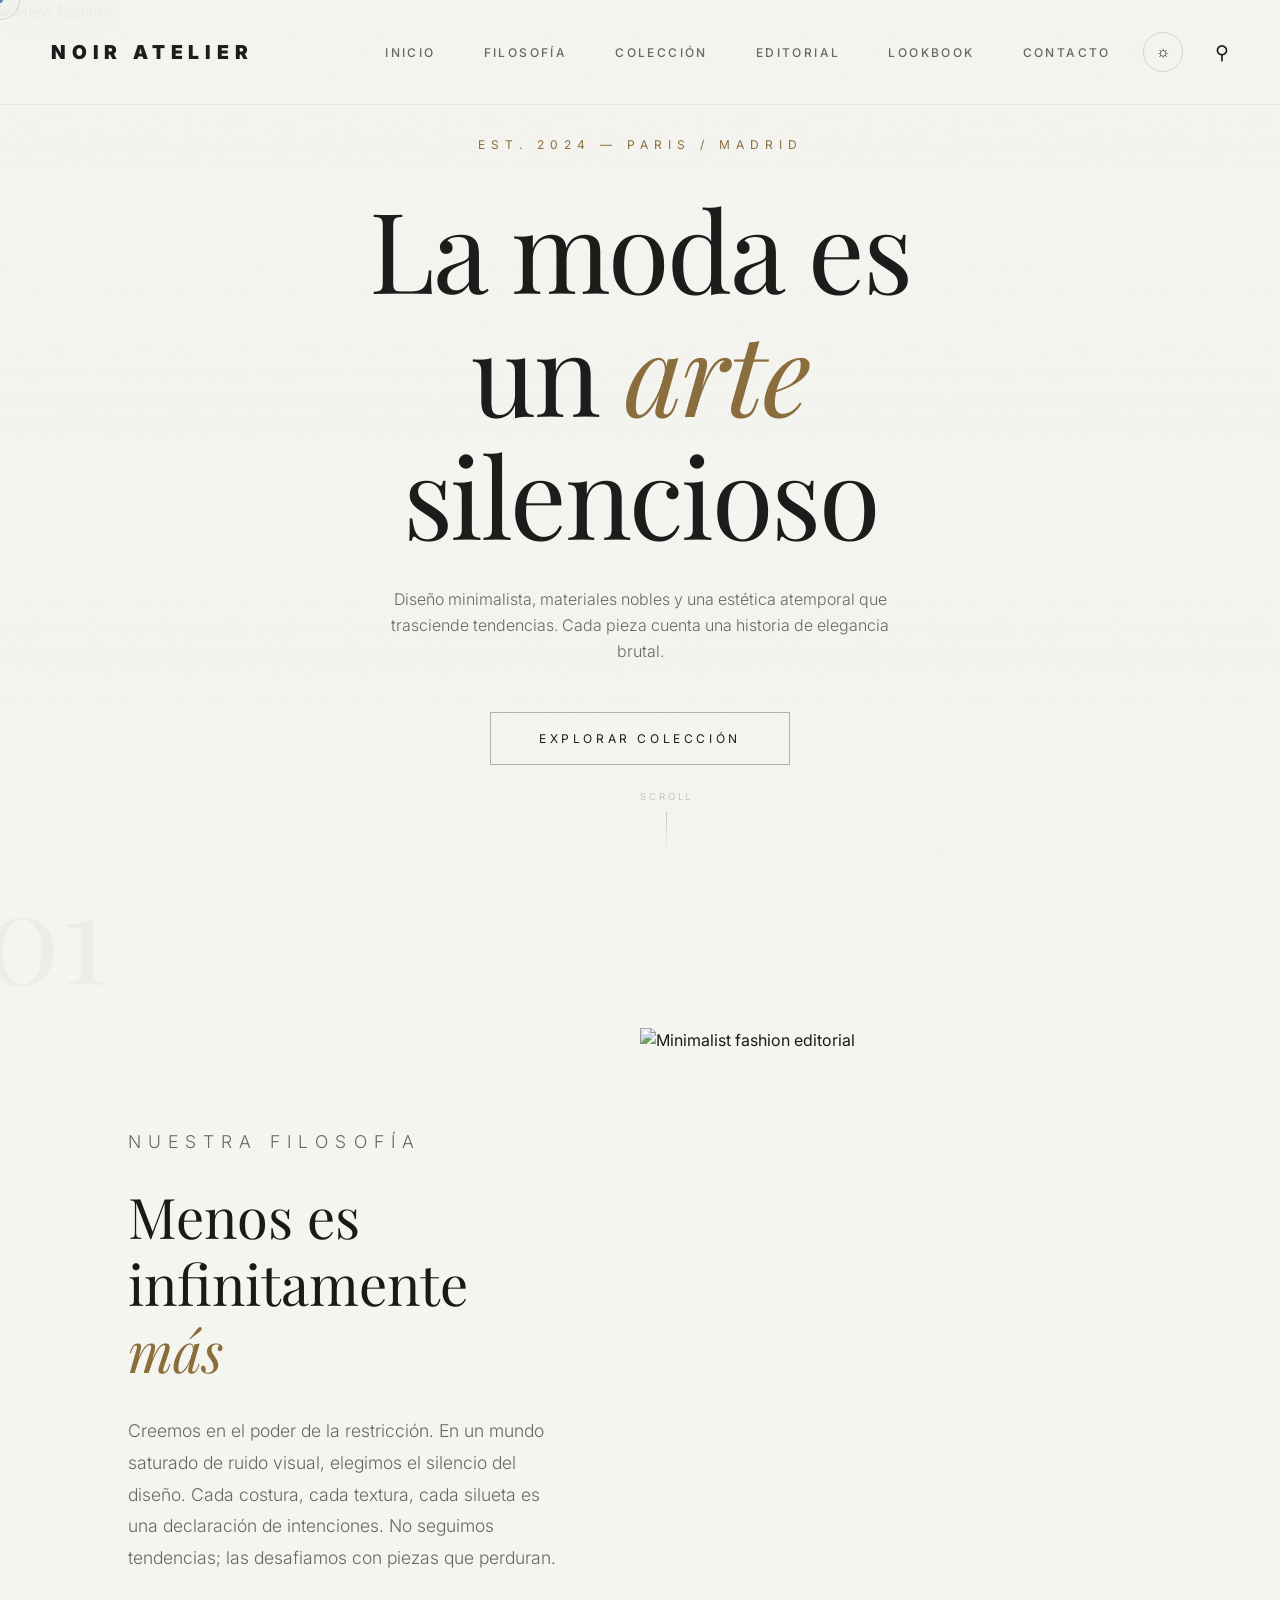
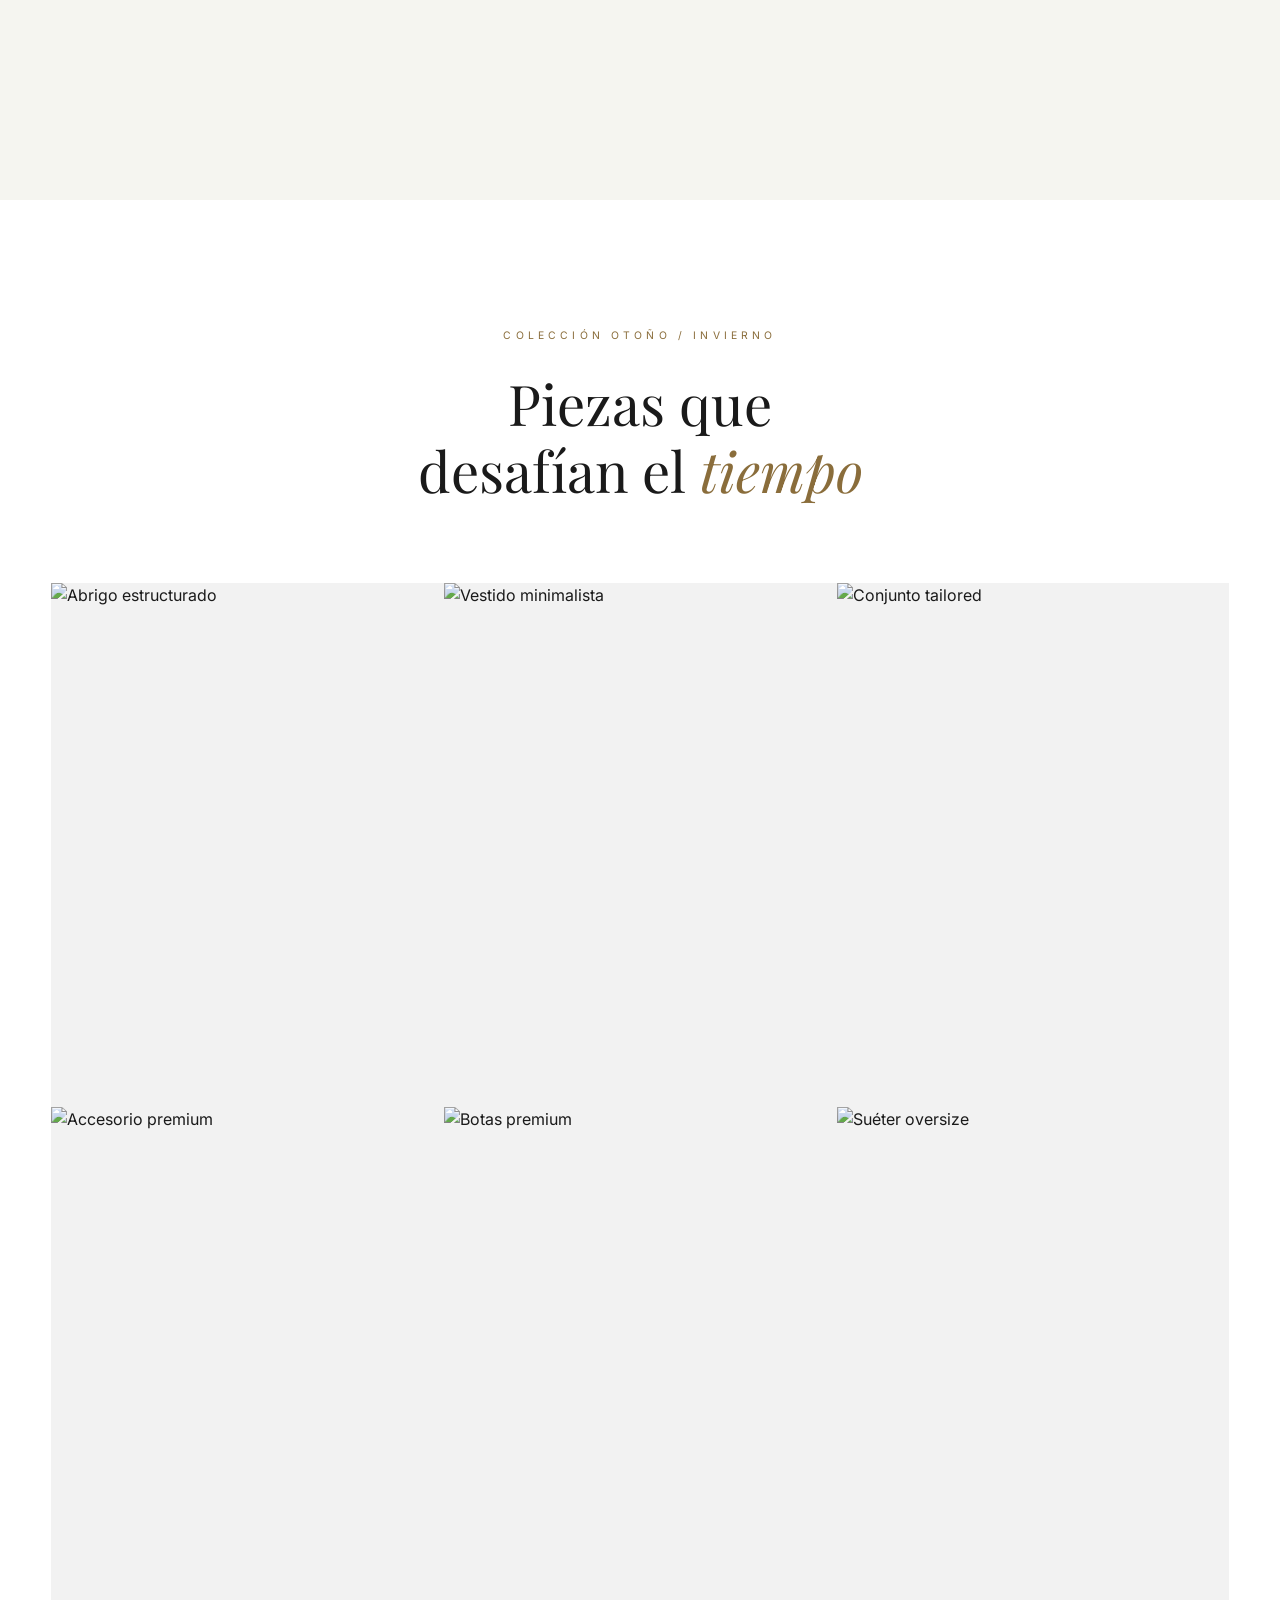
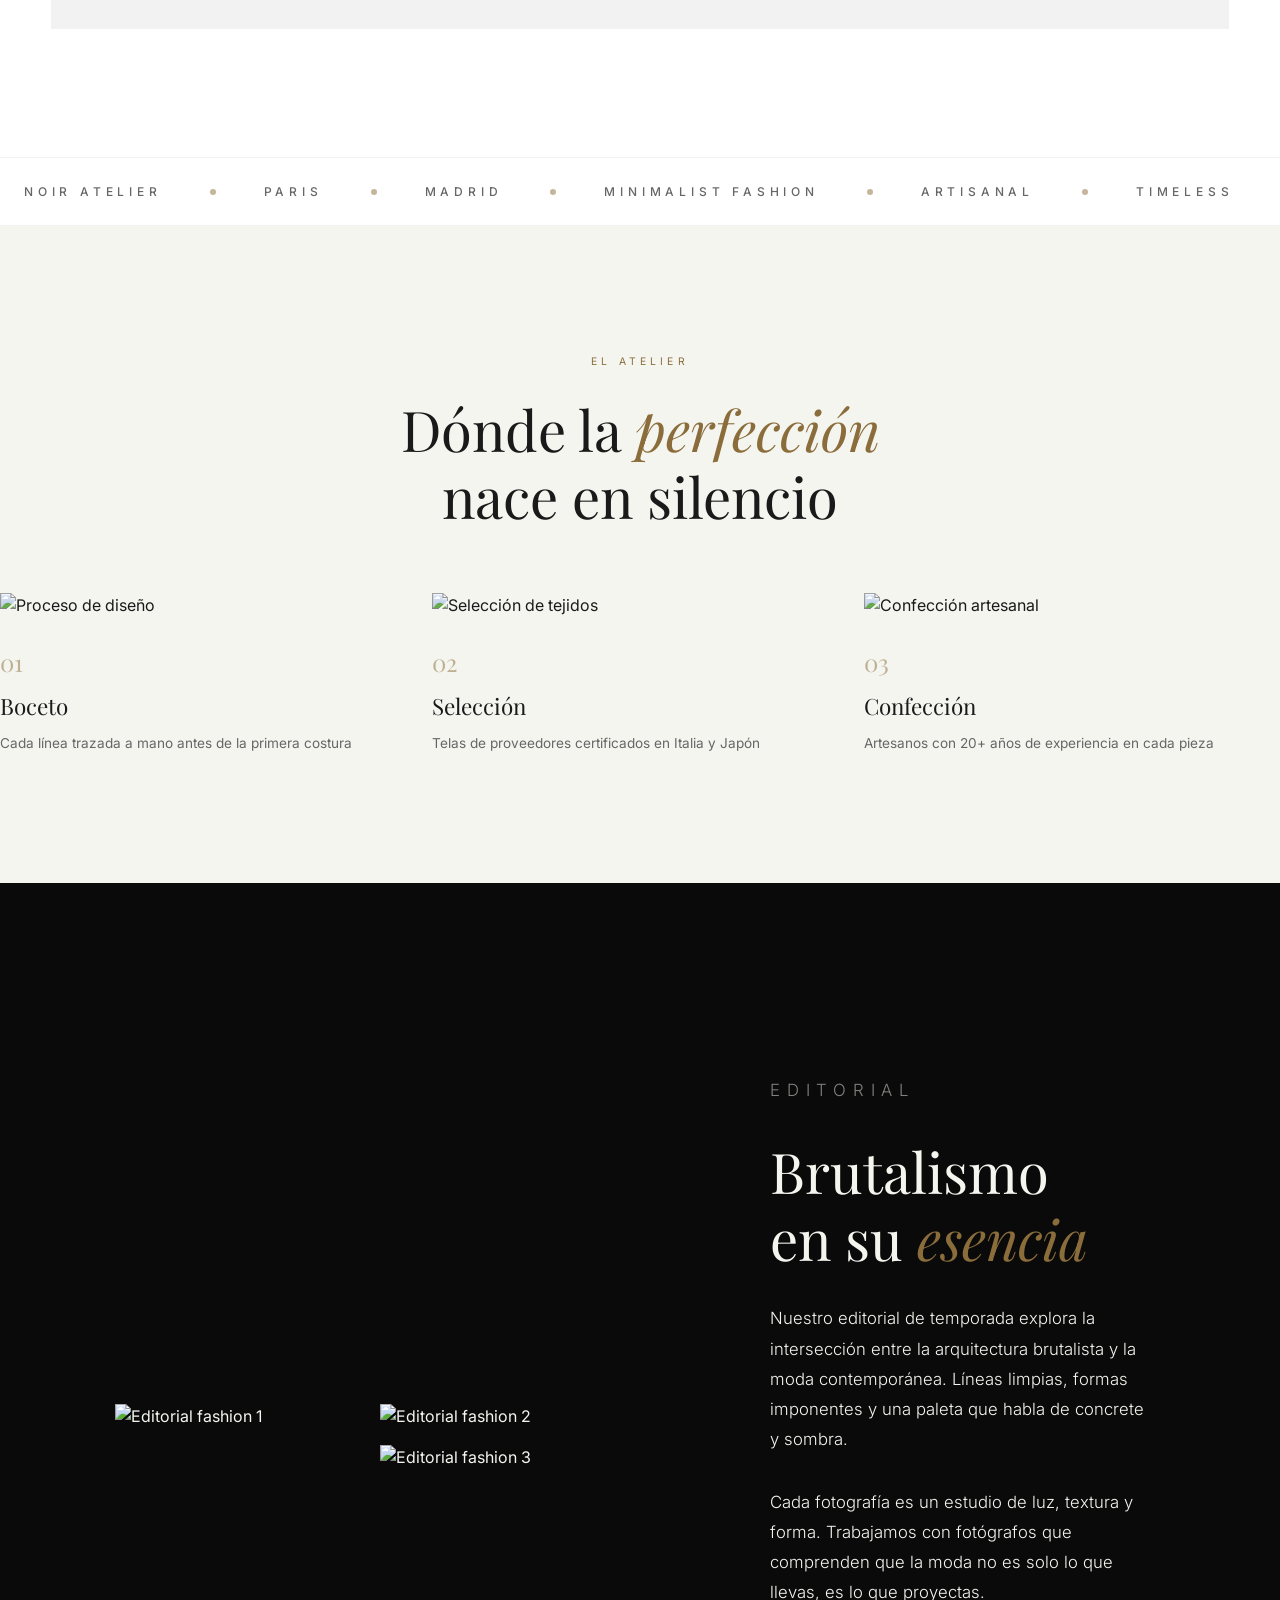
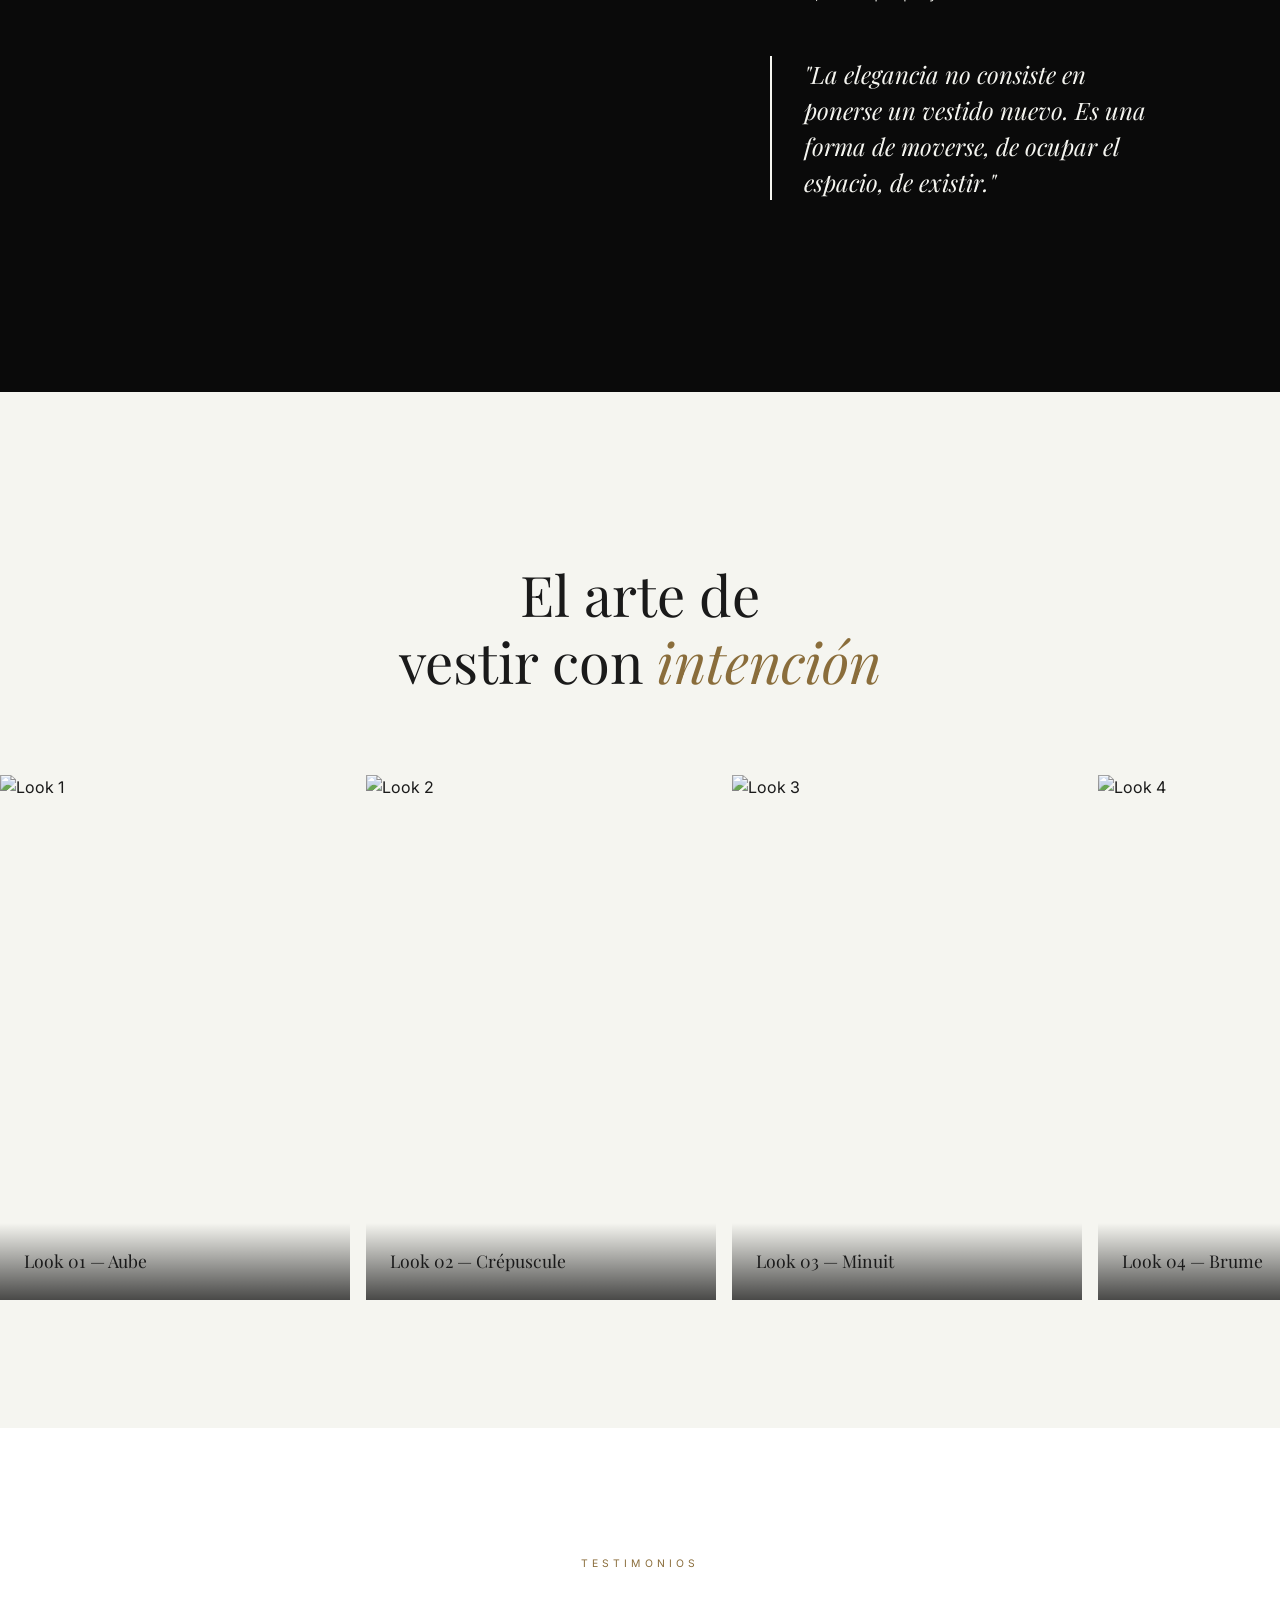
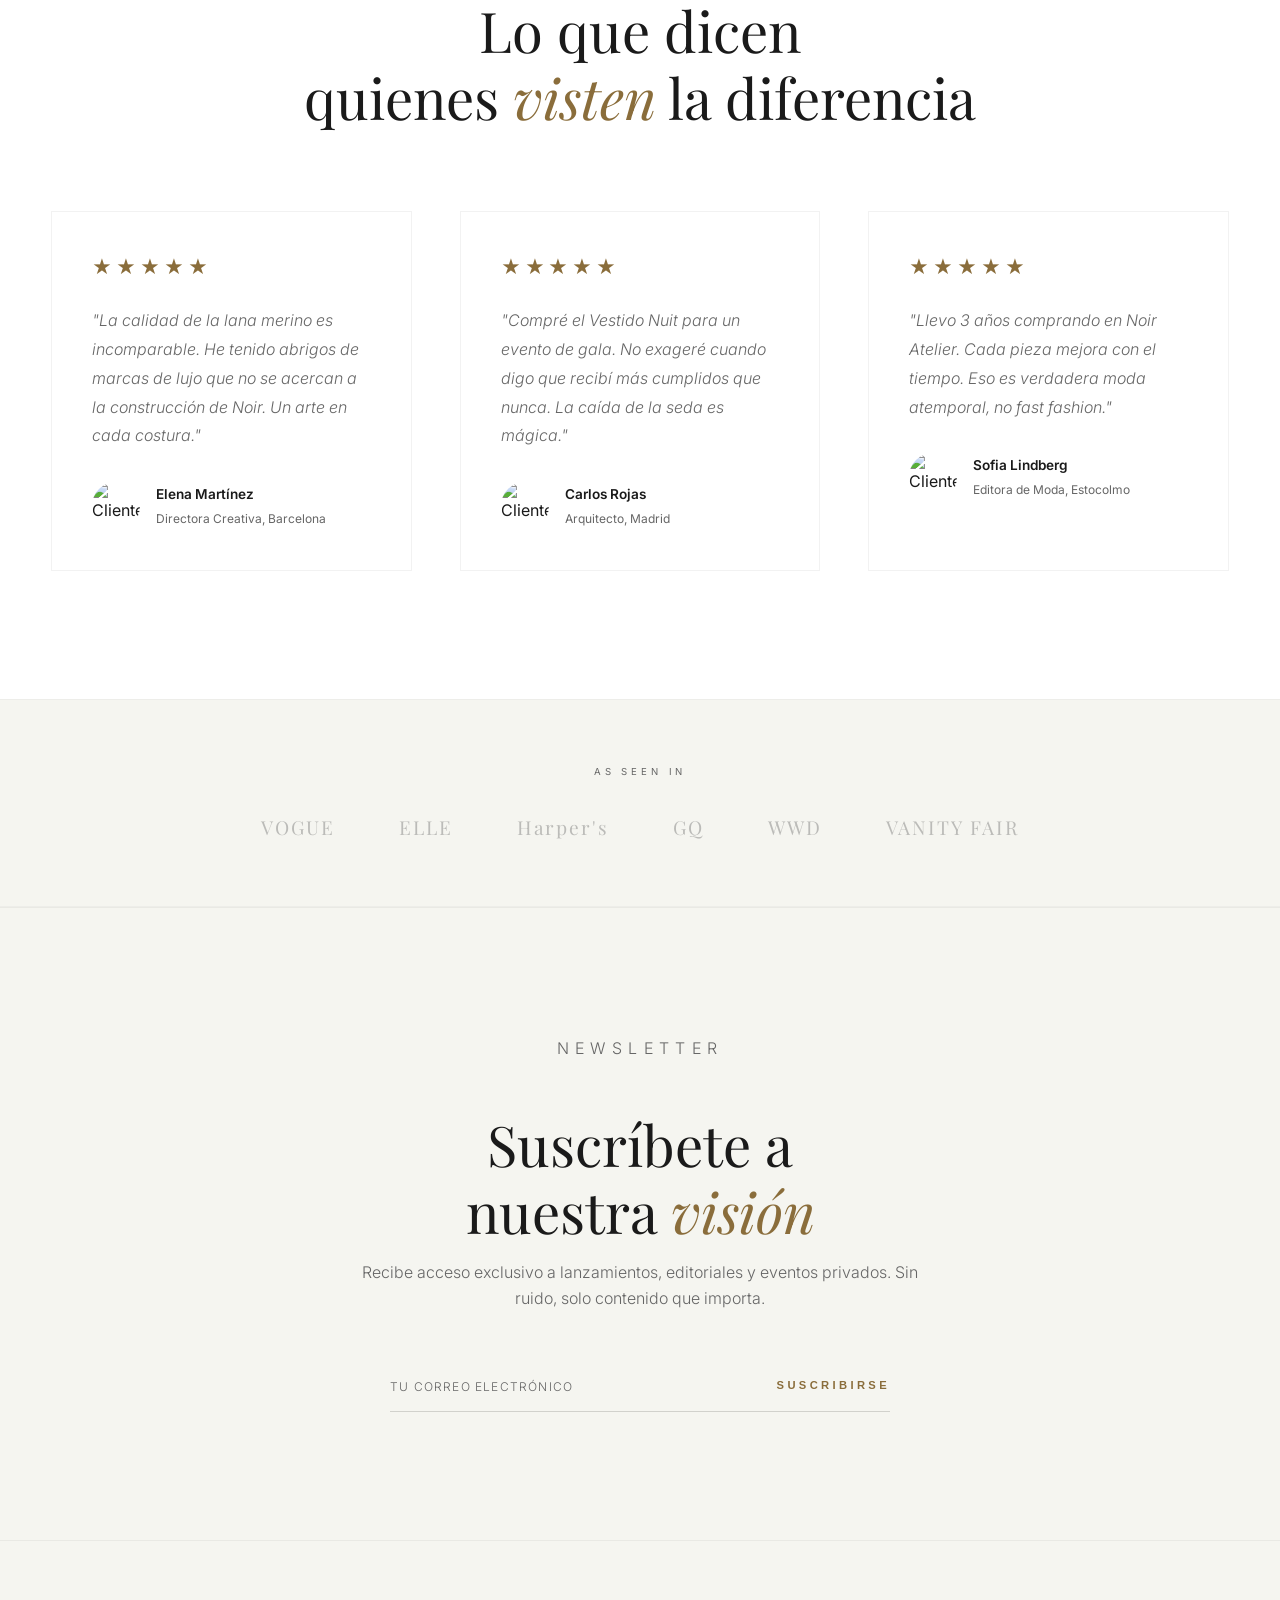
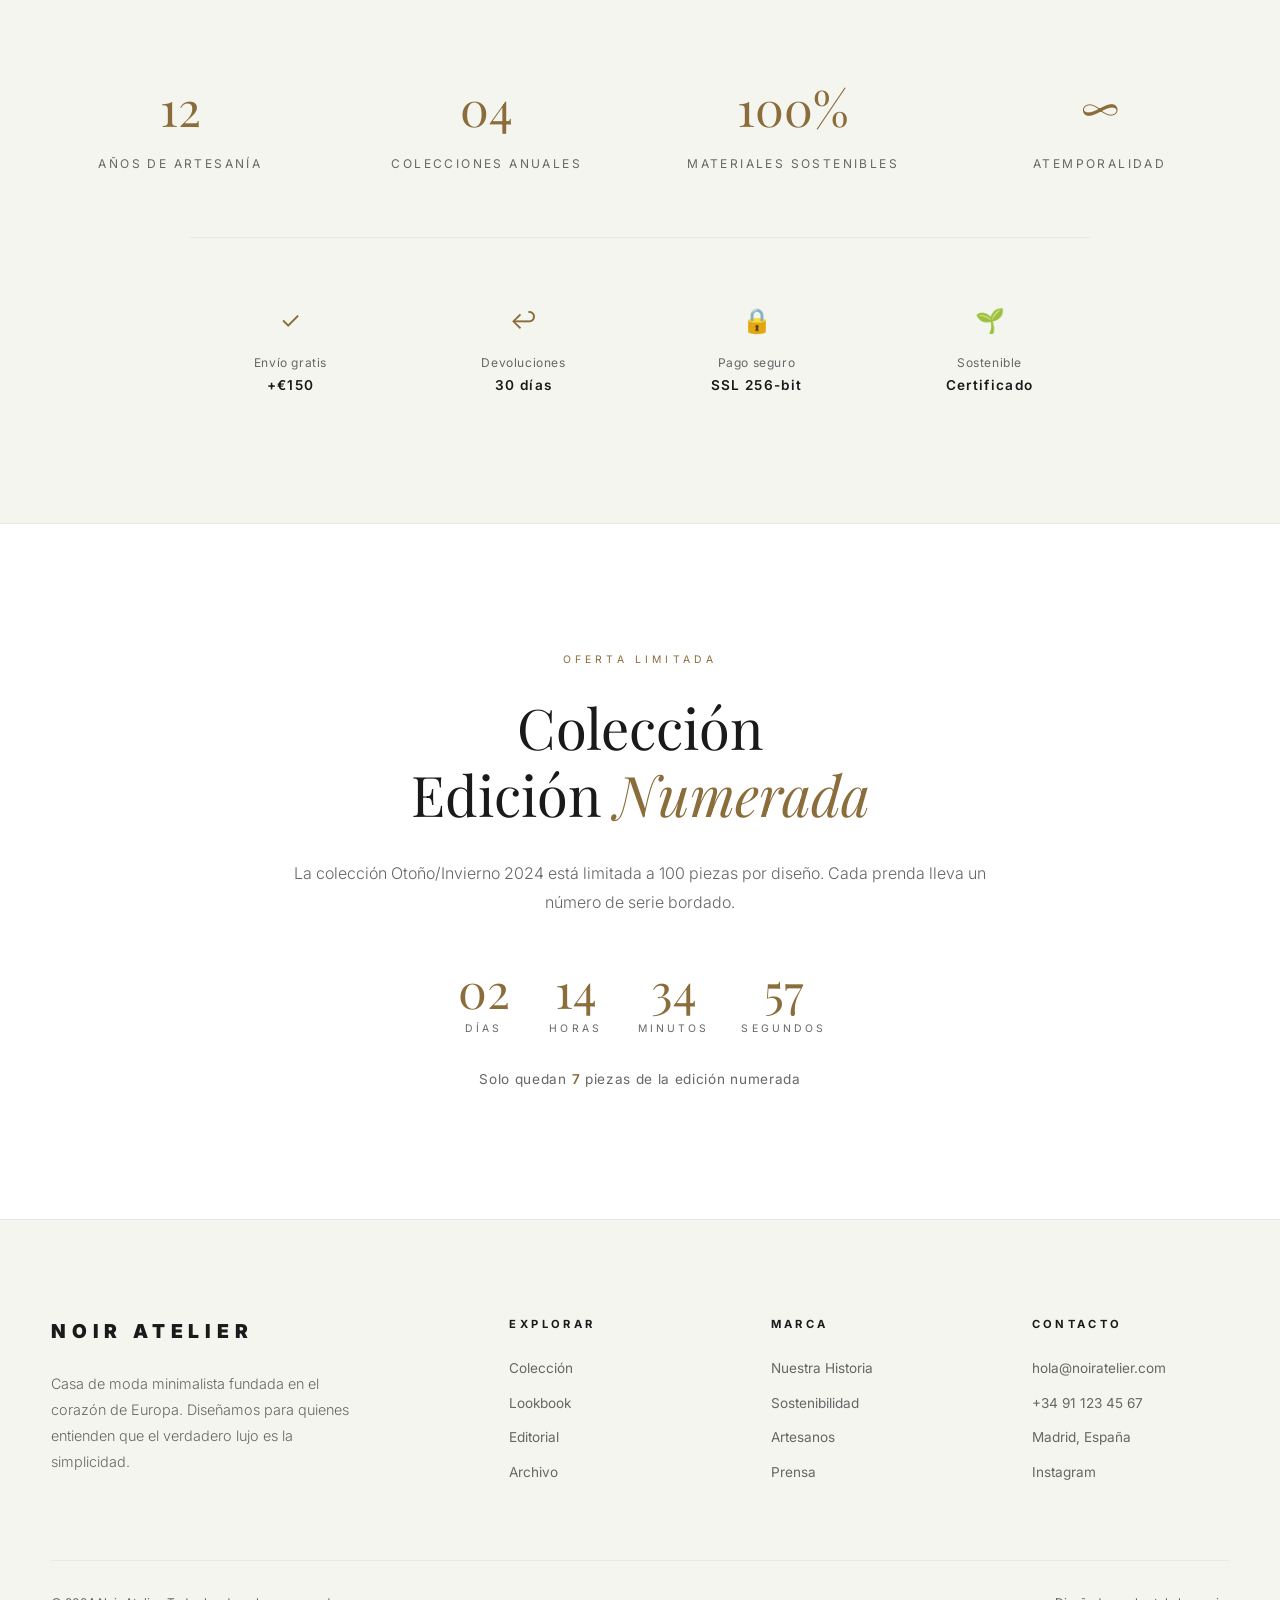
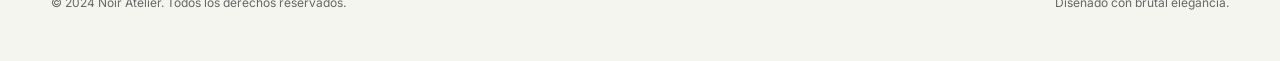
==== commit a874567e: "actualizado" ====
--- a/index.html
+++ b/index.html
@@ -17,7 +17,7 @@
     <link rel="apple-touch-icon" href="data:image/svg+xml,%3Csvg xmlns='http://www.w3.org/2000/svg' viewBox='0 0 180 180'%3E%3Crect width='180' height='180' fill='%230a0a0a'/%3E%3Ctext x='90' y='125' font-family='serif' font-size='100' fill='%23c9a96e' text-anchor='middle' font-style='italic'%3EN%3C/text%3E%3C/svg%3E">
     <link rel="preconnect" href="https://fonts.googleapis.com">
     <link href="https://fonts.googleapis.com/css2?family=Inter:wght@300;400;500;600;700;900&family=Playfair+Display:ital,wght@0,400;0,700;1,400&display=swap" rel="stylesheet">
-    <link rel="stylesheet" href="css/style.css">
+    <link rel="stylesheet" href="css/style.css?v=2">
 </head>
 <body>
 
@@ -486,9 +486,9 @@
                 <button class="product-sidebar-btn" id="product-sidebar-btn" data-name="Abrigo Vérité" data-price="890" data-img="https://images.unsplash.com/photo-1539008835657-9e8e9680c956?w=200&q=80">Añadir a la bolsa</button>
             </div>
         </div>
-    </div>
-
-    <script src="js/main.js"></script>
+    </div> 
+
+    <script src="js/main.js?v=2"></script>
 </body>
 </html>
 
--- a/css/style.css
+++ b/css/style.css
@@ -1,3 +1,4 @@
+/* NOIR ATELIER - Cache v2 */
 :root {
     --bg-primary: #0a0a0a;
     --bg-secondary: #111111;
@@ -34,6 +35,18 @@
 @media (pointer: coarse) {
     body { cursor: auto; }
     .cursor-dot, .cursor-ring { display: none !important; }
+    
+    /* Restaurar cursores por defecto en dispositivos táctiles/híbridos */
+    .theme-toggle,
+    .menu-toggle,
+    .newsletter-form button,
+    .product-sidebar-btn,
+    .cart-panel-close,
+    .cart-panel-item-remove,
+    .cart-panel-checkout,
+    .mobile-theme-toggle {
+        cursor: pointer !important;
+    }
 }
 
 /* ===== PRELOADER ===== */
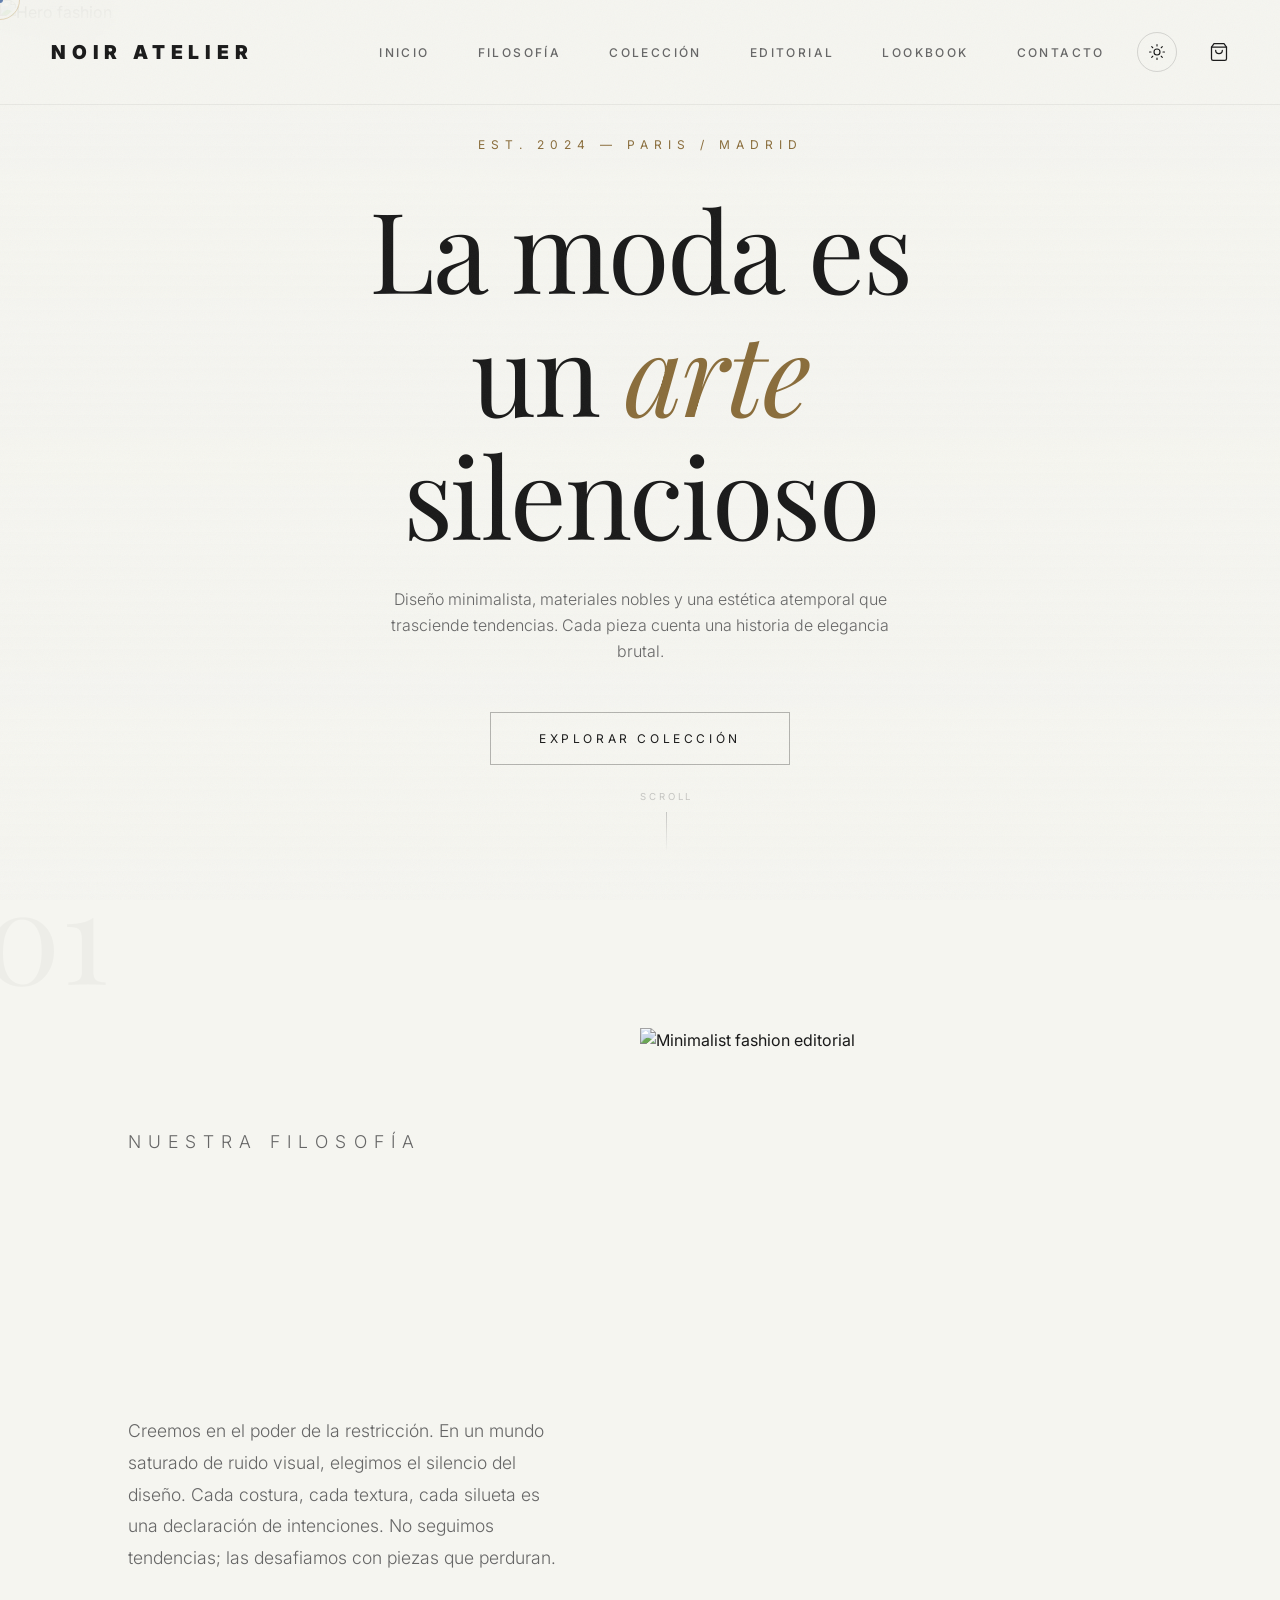
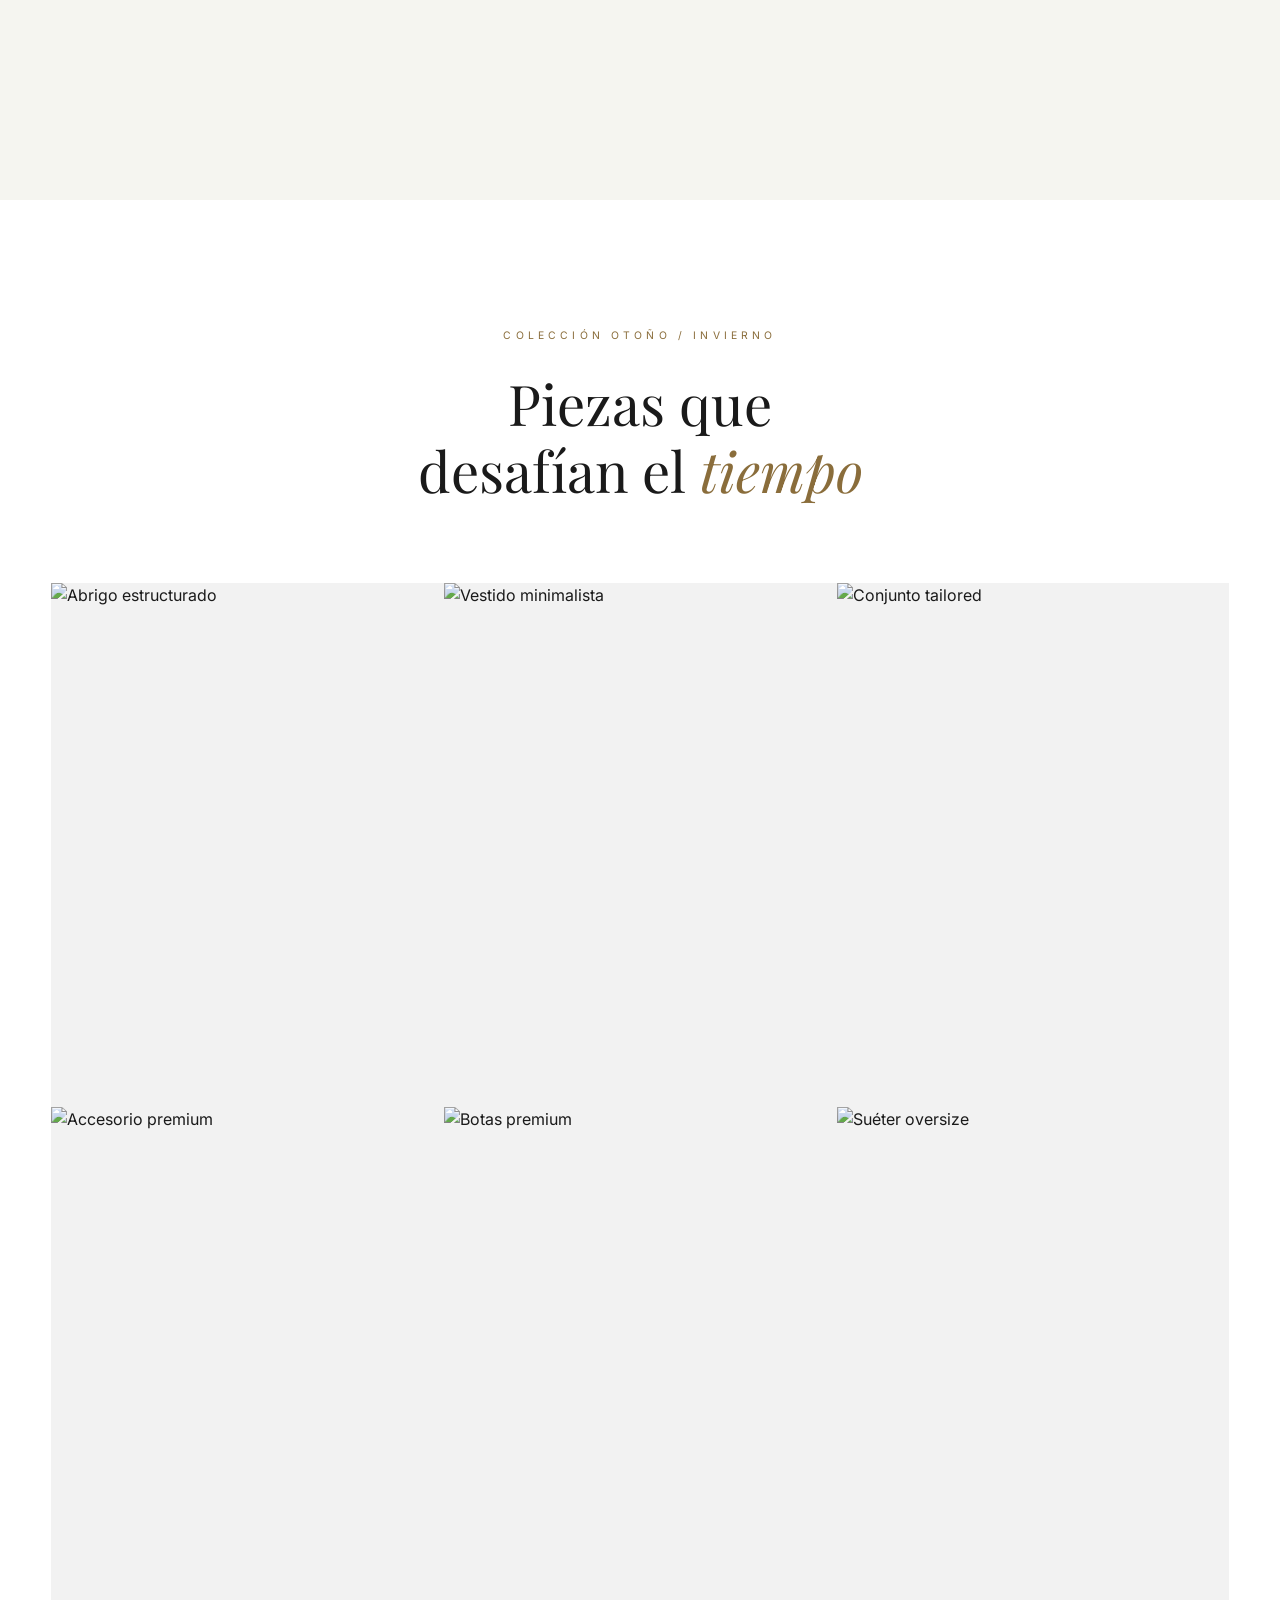
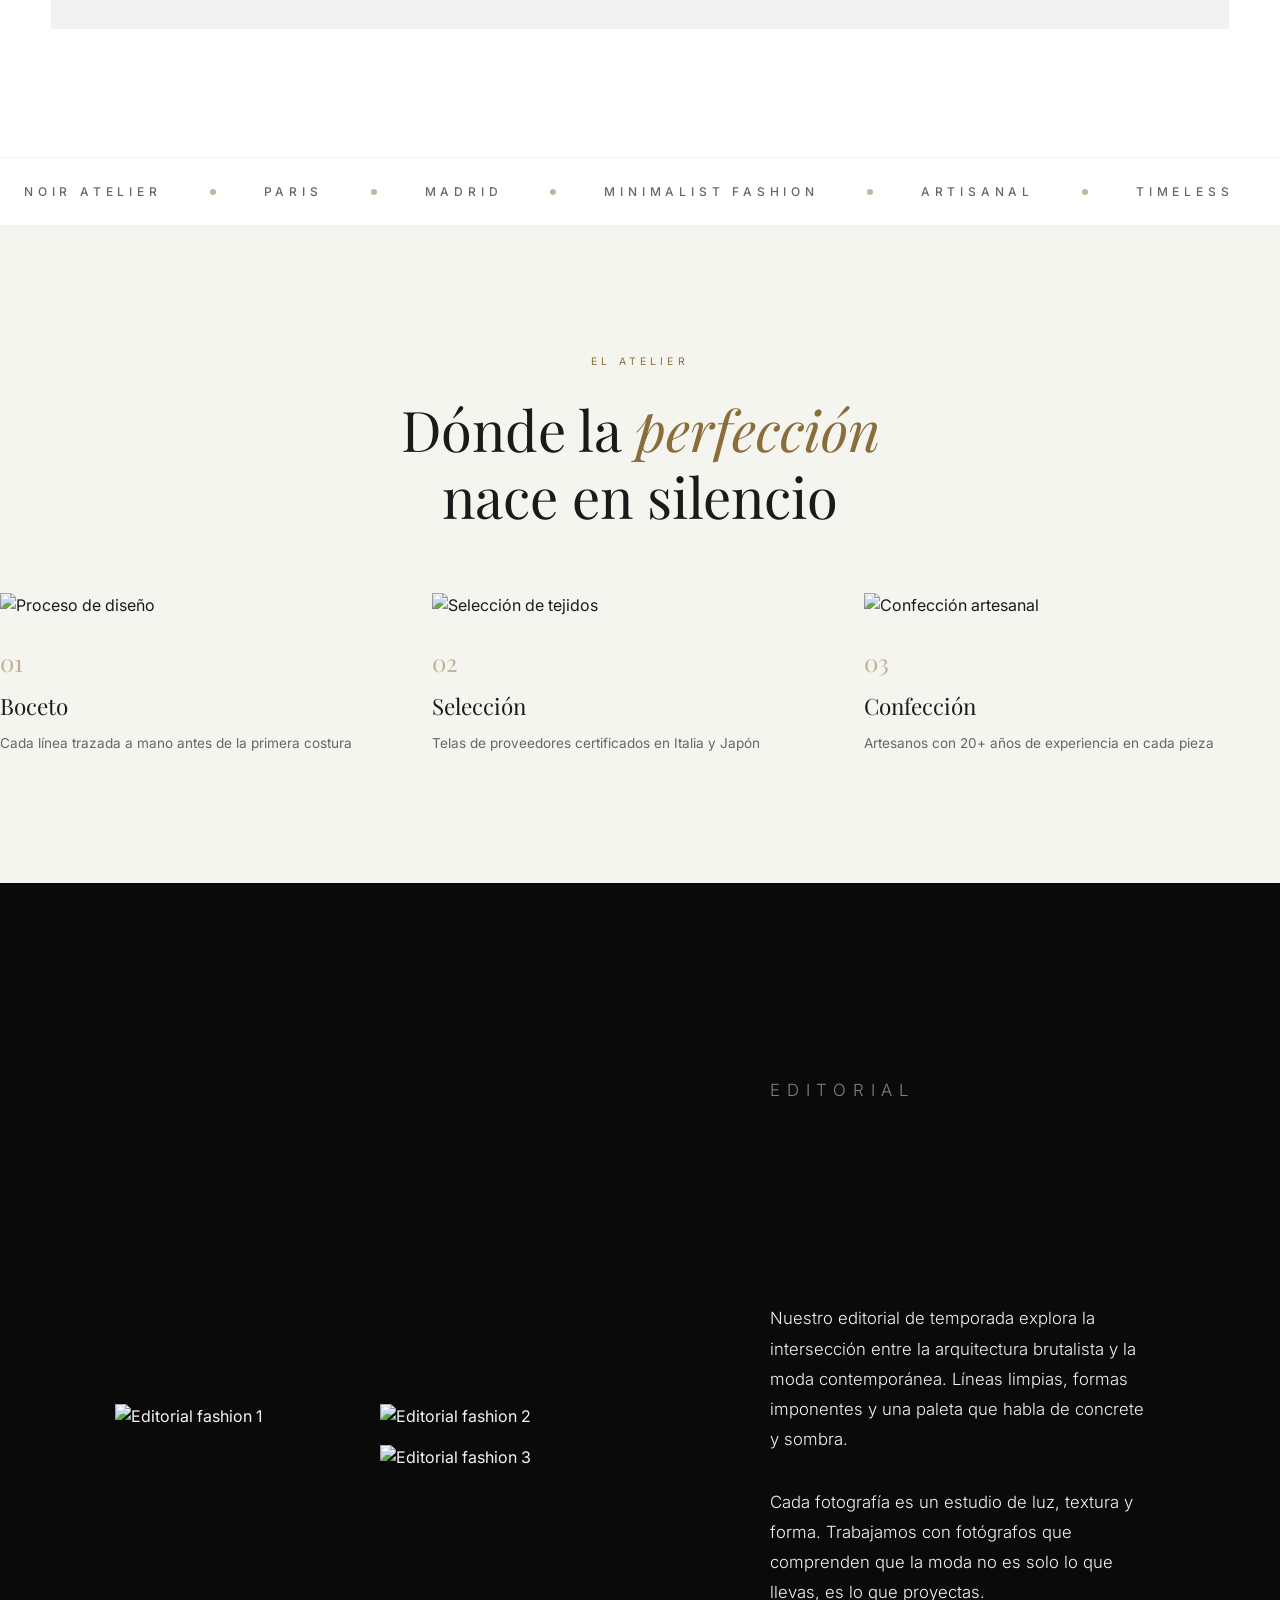
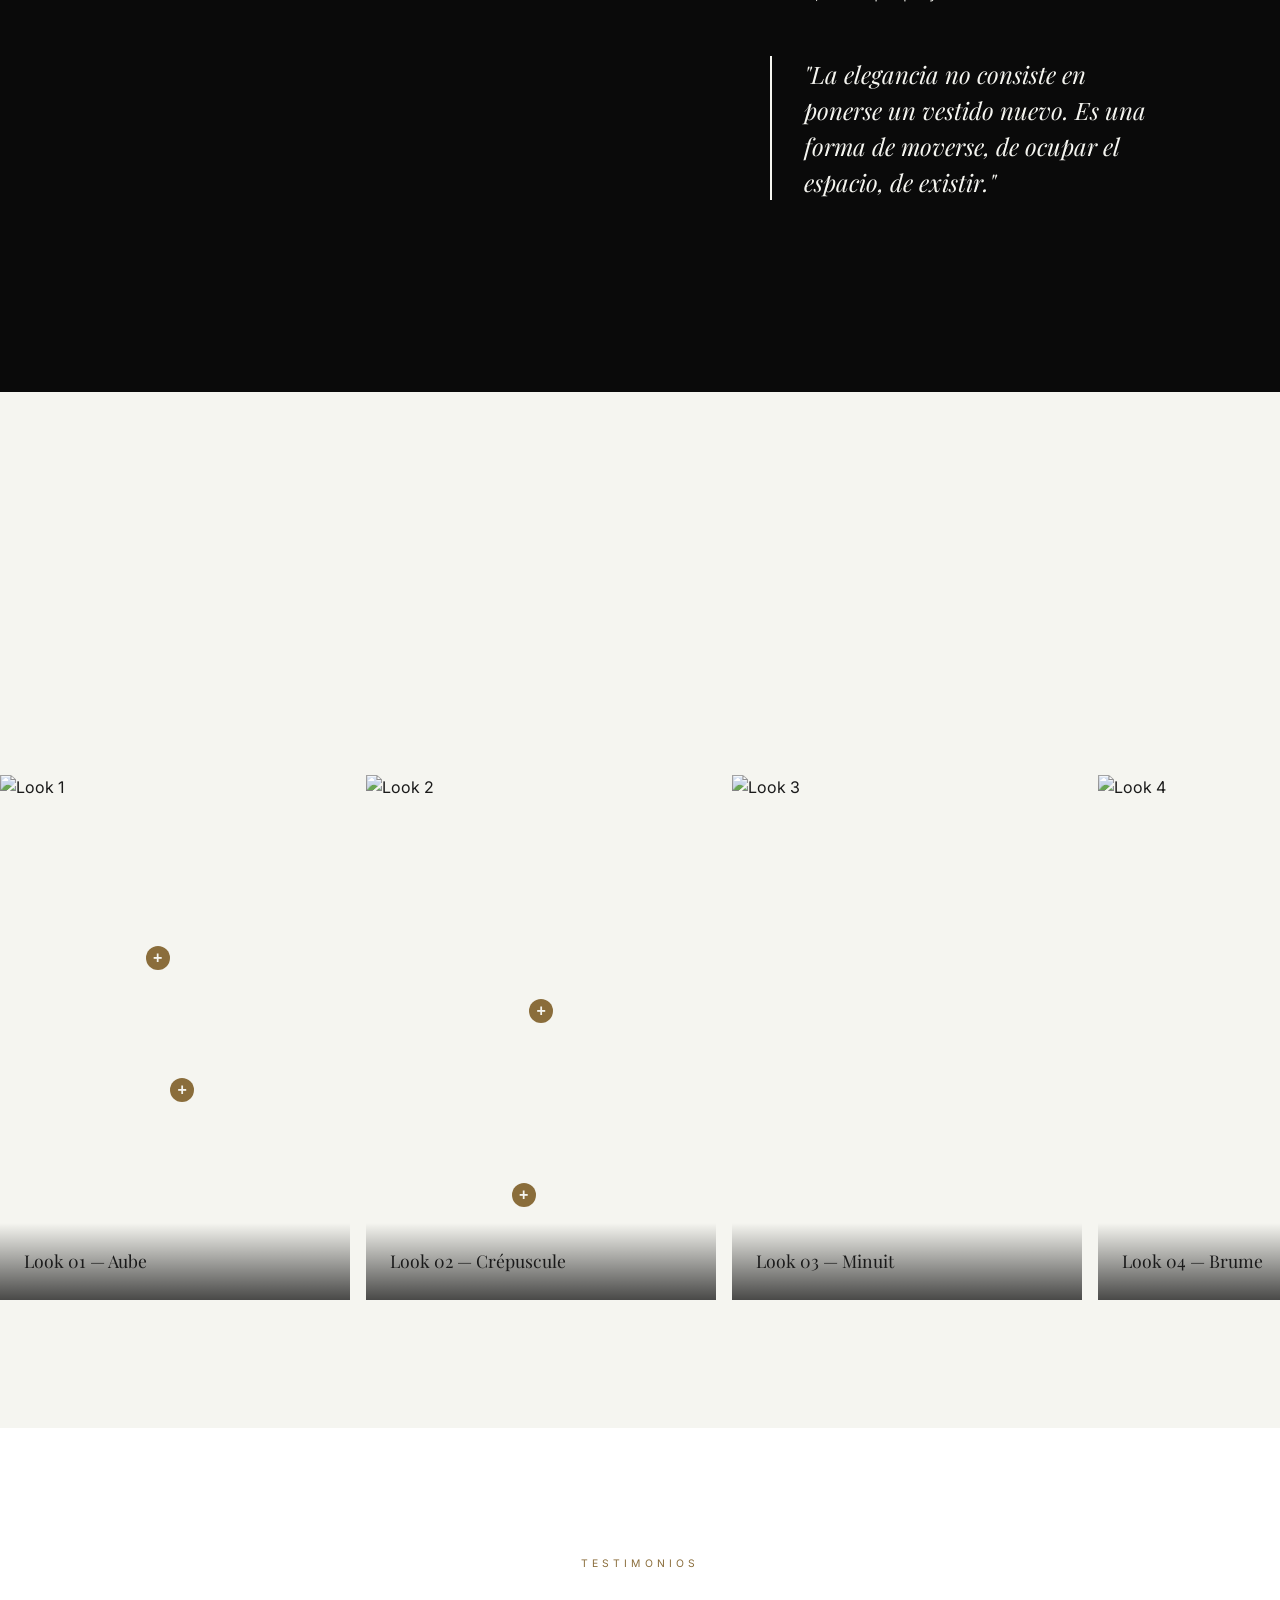
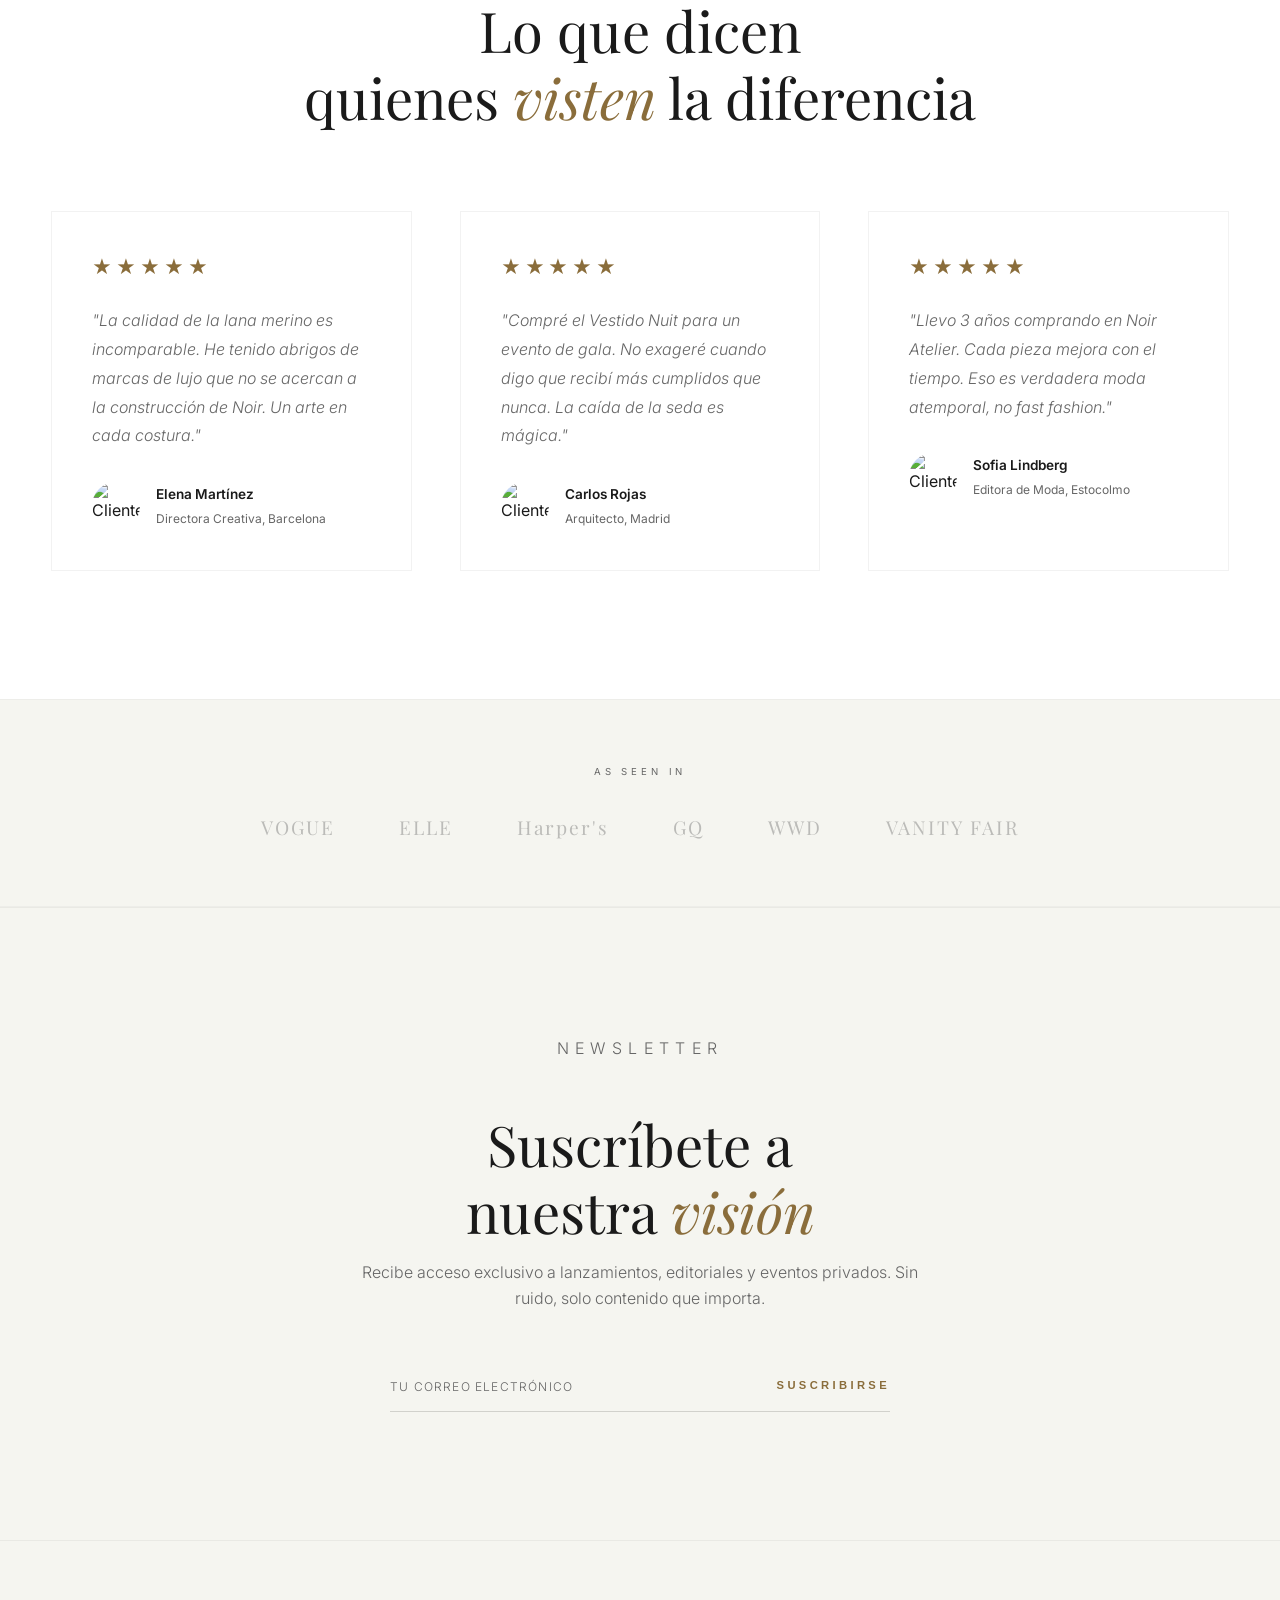
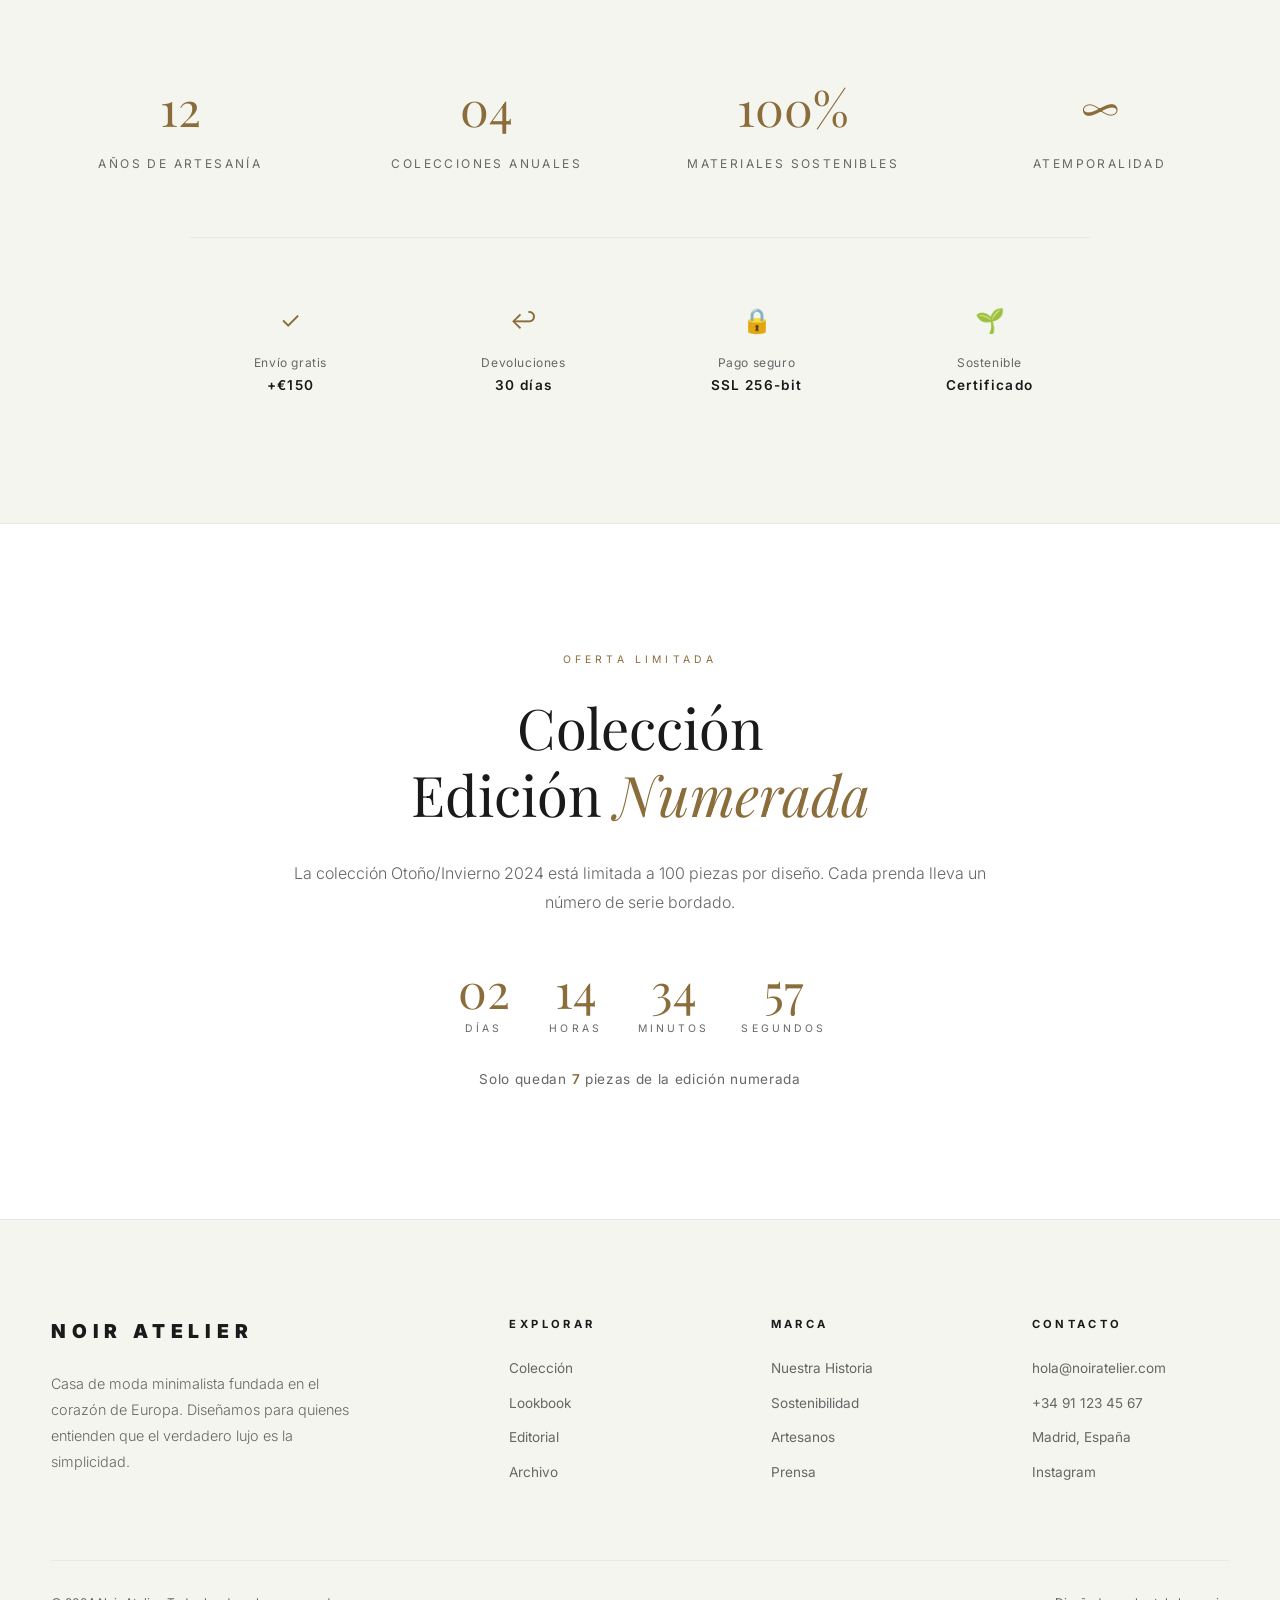
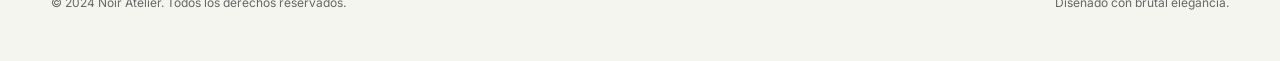
==== commit 13057572: "actualizado" ====
--- a/index.html
+++ b/index.html
@@ -51,11 +51,11 @@
                 <li><a href="#contacto">Contacto</a></li>
             </ul>
             <button class="theme-toggle" id="theme-toggle" aria-label="Cambiar tema">
-                <span class="theme-icon theme-icon-moon">☾</span>
-                <span class="theme-icon theme-icon-sun">☼</span>
+                <svg class="theme-icon theme-icon-moon" xmlns="http://www.w3.org/2000/svg" viewBox="0 0 24 24" fill="none" stroke="currentColor" stroke-width="1.5" stroke-linecap="round" stroke-linejoin="round"><path d="M12 3a6 6 0 0 0 9 9 9 9 0 1 1-9-9Z"/></svg>
+                <svg class="theme-icon theme-icon-sun" xmlns="http://www.w3.org/2000/svg" viewBox="0 0 24 24" fill="none" stroke="currentColor" stroke-width="1.5" stroke-linecap="round" stroke-linejoin="round"><circle cx="12" cy="12" r="4"/><path d="M12 2v2M12 20v2M4.93 4.93l1.41 1.41M17.66 17.66l1.41 1.41M2 12h2M20 12h2M6.34 17.66l-1.41 1.41M19.07 4.93l-1.41 1.41"/></svg>
             </button>
             <button class="cart-btn" id="cart-btn" aria-label="Carrito">
-                <span class="cart-icon">⚲</span>
+                <svg class="cart-icon" xmlns="http://www.w3.org/2000/svg" viewBox="0 0 24 24" fill="none" stroke="currentColor" stroke-width="1.5" stroke-linecap="round" stroke-linejoin="round"><path d="M6 2 3 6v14a2 2 0 0 0 2 2h14a2 2 0 0 0 2-2V6l-3-4Z"/><path d="M3 6h18"/><path d="M16 10a4 4 0 0 1-8 0"/></svg>
                 <span class="cart-count" id="cart-count">0</span>
             </button>
             <button class="menu-toggle" aria-label="Abrir menú" aria-expanded="false">
@@ -82,8 +82,14 @@
                 <p class="mobile-menu-email">hola@noiratelier.com</p>
                 <p class="mobile-menu-location">Madrid, España</p>
                 <button class="mobile-theme-toggle" id="mobile-theme-toggle" aria-label="Cambiar tema">
-                    <span class="theme-icon theme-icon-moon">☾ Modo Oscuro</span>
-                    <span class="theme-icon theme-icon-sun">☼ Modo Claro</span>
+                    <span class="theme-icon theme-icon-moon">
+                        <svg xmlns="http://www.w3.org/2000/svg" viewBox="0 0 24 24" fill="none" stroke="currentColor" stroke-width="1.5" stroke-linecap="round" stroke-linejoin="round"><path d="M12 3a6 6 0 0 0 9 9 9 9 0 1 1-9-9Z"/></svg>
+                        Modo Oscuro
+                    </span>
+                    <span class="theme-icon theme-icon-sun">
+                        <svg xmlns="http://www.w3.org/2000/svg" viewBox="0 0 24 24" fill="none" stroke="currentColor" stroke-width="1.5" stroke-linecap="round" stroke-linejoin="round"><circle cx="12" cy="12" r="4"/><path d="M12 2v2M12 20v2M4.93 4.93l1.41 1.41M17.66 17.66l1.41 1.41M2 12h2M20 12h2M6.34 17.66l-1.41 1.41M19.07 4.93l-1.41 1.41"/></svg>
+                        Modo Claro
+                    </span>
                 </button>
             </div>
         </div>
@@ -95,10 +101,13 @@
         <div class="cart-panel-content">
             <div class="cart-panel-header">
                 <h3>Tu Bolsa</h3>
-                <button class="cart-panel-close" id="cart-panel-close">✕</button>
+                <button class="cart-panel-close" id="cart-panel-close">
+                    <svg xmlns="http://www.w3.org/2000/svg" viewBox="0 0 24 24" fill="none" stroke="currentColor" stroke-width="1.5" stroke-linecap="round" stroke-linejoin="round"><path d="M18 6 6 18M6 6l12 12"/></svg>
+                </button>
             </div>
             <div class="cart-panel-items" id="cart-panel-items"></div>
             <div class="cart-panel-footer">
+                <div id="cart-shipping-container"></div>
                 <div class="cart-panel-total">
                     <span>Total</span>
                     <span id="cart-panel-total">€0</span>
@@ -116,7 +125,10 @@
         </div>
         <div class="hero-content">
             <p class="hero-subtitle">Est. 2024 — Paris / Madrid</p>
-            <h1 class="hero-title">La moda es<br>un <em>arte</em> silencioso</h1>
+            <h1 class="hero-title">
+                <span class="reveal-wrap"><span class="reveal-content">La moda es</span></span><br>
+                <span class="reveal-wrap"><span class="reveal-content">un <em>arte</em> silencioso</span></span>
+            </h1>
             <p class="hero-desc">Diseño minimalista, materiales nobles y una estética atemporal que trasciende tendencias. Cada pieza cuenta una historia de elegancia brutal.</p>
             <a href="#coleccion" class="hero-cta">Explorar Colección</a>
         </div>
@@ -131,7 +143,10 @@
         <div class="philosophy-text">
             <div class="philosophy-number fade-in">01</div>
             <p class="section-label fade-in">Nuestra Filosofía</p>
-            <h2 class="section-title fade-in">Menos es<br>infinitamente <em>más</em></h2>
+            <h2 class="section-title">
+                <span class="reveal-wrap"><span class="reveal-content">Menos es</span></span><br>
+                <span class="reveal-wrap"><span class="reveal-content">infinitamente <em>más</em></span></span>
+            </h2>
             <p class="fade-in">Creemos en el poder de la restricción. En un mundo saturado de ruido visual, elegimos el silencio del diseño. Cada costura, cada textura, cada silueta es una declaración de intenciones. No seguimos tendencias; las desafiamos con piezas que perduran.</p>
         </div>
         <div class="philosophy-image fade-scale">
@@ -217,7 +232,7 @@
                 </div>
             </div>
             <div class="horizontal-scroll-item fade-in">
-                <img src="https://images.unsplash.com/photo-1605218427306-022ba6b2c9f6?w=600&q=80" alt="Selección de tejidos" loading="lazy">
+                <img src="https://images.unsplash.com/photo-1544816155-12df9643f363?w=600&q=80" alt="Selección de tejidos" loading="lazy">
                 <div class="horizontal-scroll-item-info">
                     <span class="horizontal-scroll-num">02</span>
                     <h4>Selección</h4>
@@ -225,7 +240,7 @@
                 </div>
             </div>
             <div class="horizontal-scroll-item fade-in">
-                <img src="https://images.unsplash.com/photo-1558618666-fcd25c85f82e?w=600&q=80" alt="Confección artesanal" loading="lazy">
+                <img src="https://images.unsplash.com/photo-1528570c32186-43a8a71afd6f?w=600&q=80" alt="Confección artesanal" loading="lazy">
                 <div class="horizontal-scroll-item-info">
                     <span class="horizontal-scroll-num">03</span>
                     <h4>Confección</h4>
@@ -266,7 +281,10 @@
         </div>
         <div class="editorial-text">
             <p class="section-label fade-in">Editorial</p>
-            <h2 class="section-title fade-in">Brutalismo<br>en su <em>esencia</em></h2>
+            <h2 class="section-title">
+                <span class="reveal-wrap"><span class="reveal-content">Brutalismo</span></span><br>
+                <span class="reveal-wrap"><span class="reveal-content">en su <em>esencia</em></span></span>
+            </h2>
             <p class="fade-in">Nuestro editorial de temporada explora la intersección entre la arquitectura brutalista y la moda contemporánea. Líneas limpias, formas imponentes y una paleta que habla de concrete y sombra.</p>
             <p class="fade-in">Cada fotografía es un estudio de luz, textura y forma. Trabajamos con fotógrafos que comprenden que la moda no es solo lo que llevas, es lo que proyectas.</p>
             <div class="editorial-quote fade-in">
@@ -279,16 +297,71 @@
     <section class="lookbook" id="lookbook">
         <div class="lookbook-header">
             <p class="section-label fade-in">Lookbook</p>
-            <h2 class="section-title fade-in">El arte de<br>vestir con <em>intención</em></h2>
+            <h2 class="section-title">
+                <span class="reveal-wrap"><span class="reveal-content">El arte de</span></span><br>
+                <span class="reveal-wrap"><span class="reveal-content">vestir con <em>intención</em></span></span>
+            </h2>
         </div>
         <div class="lookbook-scroll stagger-children">
             <div class="lookbook-item fade-in">
                 <img src="https://images.unsplash.com/photo-1529139574466-a303027c1d8b?w=500&q=80" alt="Look 1" loading="lazy">
                 <div class="lookbook-item-info"><h4>Look 01 — Aube</h4></div>
+                
+                <!-- Hotspot 1: Abrigo Vérité -->
+                <div class="hotspot" style="top: 35%; left: 45%;">
+                    <button class="hotspot-trigger" aria-label="Ver producto">+</button>
+                    <div class="hotspot-popover">
+                        <img src="https://images.unsplash.com/photo-1539008835657-9e8e9680c956?w=100&q=80" alt="Abrigo Vérité">
+                        <div class="hotspot-popover-info">
+                            <h5>Abrigo Vérité</h5>
+                            <p>€890</p>
+                            <button class="hotspot-buy-btn" data-name="Abrigo Vérité" data-price="890" data-img="https://images.unsplash.com/photo-1539008835657-9e8e9680c956?w=200&q=80">Añadir bolsa</button>
+                        </div>
+                    </div>
+                </div>
+
+                <!-- Hotspot 2: Cinturón Ligne -->
+                <div class="hotspot" style="top: 60%; left: 52%;">
+                    <button class="hotspot-trigger" aria-label="Ver producto">+</button>
+                    <div class="hotspot-popover">
+                        <img src="https://images.unsplash.com/photo-1603344797033-f0f4f587ab60?w=100&q=80" alt="Cinturón Ligne">
+                        <div class="hotspot-popover-info">
+                            <h5>Cinturón Ligne</h5>
+                            <p>€180</p>
+                            <button class="hotspot-buy-btn" data-name="Cinturón Ligne" data-price="180" data-img="https://images.unsplash.com/photo-1603344797033-f0f4f587ab60?w=200&q=80">Añadir bolsa</button>
+                        </div>
+                    </div>
+                </div>
             </div>
             <div class="lookbook-item fade-in">
                 <img src="https://images.unsplash.com/photo-1509631179647-0177331693ae?w=500&q=80" alt="Look 2" loading="lazy">
                 <div class="lookbook-item-info"><h4>Look 02 — Crépuscule</h4></div>
+
+                <!-- Hotspot 3: Vestido Nuit -->
+                <div class="hotspot" style="top: 45%; left: 50%;">
+                    <button class="hotspot-trigger" aria-label="Ver producto">+</button>
+                    <div class="hotspot-popover">
+                        <img src="https://images.unsplash.com/photo-1581044777550-4cfa60707c03?w=100&q=80" alt="Vestido Nuit">
+                        <div class="hotspot-popover-info">
+                            <h5>Vestido Nuit</h5>
+                            <p>€650</p>
+                            <button class="hotspot-buy-btn" data-name="Vestido Nuit" data-price="650" data-img="https://images.unsplash.com/photo-1581044777550-4cfa60707c03?w=200&q=80">Añadir bolsa</button>
+                        </div>
+                    </div>
+                </div>
+
+                <!-- Hotspot 4: Botas Sombre -->
+                <div class="hotspot" style="top: 80%; left: 45%;">
+                    <button class="hotspot-trigger" aria-label="Ver producto">+</button>
+                    <div class="hotspot-popover">
+                        <img src="https://images.unsplash.com/photo-1550614000-4b9519e02a48?w=100&q=80" alt="Botas Sombre">
+                        <div class="hotspot-popover-info">
+                            <h5>Botas Sombre</h5>
+                            <p>€420</p>
+                            <button class="hotspot-buy-btn" data-name="Botas Sombre" data-price="420" data-img="https://images.unsplash.com/photo-1550614000-4b9519e02a48?w=200&q=80">Añadir bolsa</button>
+                        </div>
+                    </div>
+                </div>
             </div>
             <div class="lookbook-item fade-in">
                 <img src="https://images.unsplash.com/photo-1517841905240-472988babdf9?w=500&q=80" alt="Look 3" loading="lazy">
@@ -475,6 +548,9 @@
     <!-- STICKY PRODUCT SIDEBAR -->
     <div class="product-sidebar" id="product-sidebar">
         <div class="product-sidebar-inner">
+            <button class="product-sidebar-close" id="product-sidebar-close" aria-label="Cerrar">
+                <svg xmlns="http://www.w3.org/2000/svg" viewBox="0 0 24 24" fill="none" stroke="currentColor" stroke-width="1.5" stroke-linecap="round" stroke-linejoin="round"><path d="M18 6 6 18M6 6l12 12"/></svg>
+            </button>
             <div class="product-sidebar-img">
                 <a href="product.html"><img src="https://images.unsplash.com/photo-1539008835657-9e8e9680c956?w=300&q=80" alt="Abrigo Vérité" loading="lazy"></a>
             </div>
@@ -494,3 +570,4 @@
 
 
 
+
--- a/css/style.css
+++ b/css/style.css
@@ -186,7 +186,7 @@
     display: flex;
     justify-content: space-between;
     align-items: center;
-    z-index: 1000;
+    z-index: 1002;
     background: rgba(10, 10, 10, 0.8);
     backdrop-filter: blur(20px);
     border-bottom: 1px solid rgba(255, 255, 255, 0.05);
@@ -261,6 +261,10 @@
 }
 .theme-icon {
     position: absolute;
+    width: 18px;
+    height: 18px;
+    stroke: currentColor;
+    fill: none;
     transition: all 0.4s var(--transition);
 }
 .theme-icon-moon { opacity: 1; transform: rotate(0deg) scale(1); }
@@ -399,6 +403,11 @@
 }
 .mobile-menu-location { opacity: 0.6; }
 body.menu-open { overflow: hidden; }
+body.menu-open nav {
+    background: transparent !important;
+    backdrop-filter: none !important;
+    border-bottom: 1px solid transparent !important;
+}
 
 /* ===== MARQUEE ===== */
 .marquee-section {
@@ -1022,6 +1031,7 @@
     pointer-events: auto;
 }
 .product-sidebar-inner {
+    position: relative;
     background-color: var(--bg-secondary);
     border: 1px solid rgba(255,255,255,0.05);
     padding: 1.5rem;
@@ -1031,6 +1041,35 @@
 html[data-theme="light"] .product-sidebar-inner {
     border-color: rgba(0,0,0,0.08);
     box-shadow: 0 4px 30px rgba(0,0,0,0.08);
+}
+.product-sidebar-close {
+    position: absolute;
+    top: 10px;
+    right: 10px;
+    background: none;
+    border: none;
+    color: var(--text-secondary);
+    cursor: none;
+    padding: 5px;
+    display: flex;
+    align-items: center;
+    justify-content: center;
+    transition: color 0.3s ease, transform 0.3s ease;
+    z-index: 10;
+}
+.product-sidebar-close svg {
+    width: 16px;
+    height: 16px;
+    stroke: currentColor;
+}
+.product-sidebar-close:hover {
+    color: var(--accent);
+    transform: rotate(90deg);
+}
+@media (pointer: coarse) {
+    .product-sidebar-close {
+        cursor: pointer !important;
+    }
 }
 .product-sidebar-img {
     width: 100%;
@@ -1152,11 +1191,20 @@
     display: flex;
     align-items: center;
     gap: 0.3rem;
-    font-size: 1.2rem;
     transition: color 0.3s ease;
     flex-shrink: 0;
 }
+.cart-icon {
+    width: 20px;
+    height: 20px;
+    stroke: currentColor;
+    fill: none;
+    transition: transform 0.3s var(--transition);
+}
 .cart-btn:hover { color: var(--accent); }
+.cart-btn:hover .cart-icon {
+    transform: translateY(-2px);
+}
 .cart-count {
     font-size: 0.6rem;
     font-weight: 700;
@@ -1177,7 +1225,7 @@
     position: fixed;
     top: 0; right: 0;
     width: 100%; height: 100vh;
-    z-index: 1002;
+    z-index: 1003;
     display: flex;
     justify-content: flex-end;
     visibility: hidden;
@@ -1350,13 +1398,40 @@
 }
 .mobile-theme-toggle .theme-icon {
     position: relative;
-    display: inline;
+    display: inline-flex;
+    align-items: center;
+    gap: 0.5rem;
     transition: opacity 0.4s ease;
 }
-.mobile-theme-toggle .theme-icon-moon { opacity: 1; }
+.mobile-theme-toggle .theme-icon svg {
+    width: 14px;
+    height: 14px;
+    stroke: currentColor;
+    fill: none;
+}
+.mobile-theme-toggle .theme-icon-moon { opacity: 1; display: inline-flex; }
 .mobile-theme-toggle .theme-icon-sun { opacity: 0; display: none; }
-html[data-theme="light"] .mobile-theme-toggle .theme-icon-moon { opacity: 0; display: none; }
-html[data-theme="light"] .mobile-theme-toggle .theme-icon-sun { opacity: 1; display: inline; }
+html[data-theme="light"] .mobile-theme-toggle .theme-icon-moon { opacity: 0; display: none !important; }
+html[data-theme="light"] .mobile-theme-toggle .theme-icon-sun { opacity: 1; display: inline-flex !important; }
+
+/* SVG close button styling */
+.cart-panel-close svg,
+.cart-panel-item-remove svg {
+    width: 16px;
+    height: 16px;
+    stroke: currentColor;
+    fill: none;
+    transition: transform 0.3s var(--transition);
+    display: block;
+}
+.cart-panel-close:hover svg {
+    transform: rotate(90deg);
+    color: var(--accent);
+}
+.cart-panel-item-remove:hover svg {
+    transform: scale(1.15);
+    color: #ff4444;
+}
 
 /* ===== VIDEO HERO FALLBACK ===== */
 .hero-bg-video, .hero-bg-animated {
@@ -1913,3 +1988,249 @@
     .horizontal-scroll-item { width: 260px; }
     .cart-panel-content { width: 100%; }
 }
+
+/* ===== TEXT REVEAL MASK ANIMATIONS ===== */
+.reveal-wrap {
+    display: inline-block;
+    overflow: hidden;
+    vertical-align: bottom;
+    padding-bottom: 0.1em;
+    margin-bottom: -0.1em;
+}
+.reveal-content {
+    display: inline-block;
+    transform: translateY(100%);
+    transition: transform 1.4s cubic-bezier(0.16, 1, 0.3, 1);
+    will-change: transform;
+}
+.reveal-content.visible {
+    transform: translateY(0);
+}
+
+/* ===== LOOKBOOK HOTSPOTS ===== */
+.hotspot {
+    position: absolute;
+    z-index: 10;
+    transform: translate(-50%, -50%);
+}
+.hotspot-trigger {
+    width: 24px;
+    height: 24px;
+    border-radius: 50%;
+    background-color: var(--accent);
+    color: var(--bg-primary);
+    border: none;
+    font-size: 1rem;
+    font-weight: 700;
+    display: flex;
+    align-items: center;
+    justify-content: center;
+    cursor: none;
+    box-shadow: 0 0 0 0 rgba(201, 169, 110, 0.4);
+    animation: hotspotPulse 2s infinite;
+    transition: transform 0.3s var(--transition), background-color 0.3s;
+}
+.hotspot:hover .hotspot-trigger,
+.hotspot.active .hotspot-trigger {
+    transform: scale(1.2) rotate(45deg);
+    background-color: var(--text-primary);
+    color: var(--bg-primary);
+    animation: none;
+}
+@keyframes hotspotPulse {
+    0% {
+        box-shadow: 0 0 0 0 rgba(201, 169, 110, 0.6);
+    }
+    70% {
+        box-shadow: 0 0 0 10px rgba(201, 169, 110, 0);
+    }
+    100% {
+        box-shadow: 0 0 0 0 rgba(201, 169, 110, 0);
+    }
+}
+.hotspot-popover {
+    position: absolute;
+    bottom: calc(100% + 12px);
+    left: 50%;
+    transform: translateX(-50%) translateY(10px);
+    width: 220px;
+    background-color: var(--bg-secondary);
+    border: 1px solid rgba(255, 255, 255, 0.08);
+    border-radius: 2px;
+    padding: 10px;
+    display: flex;
+    gap: 10px;
+    opacity: 0;
+    visibility: hidden;
+    pointer-events: none;
+    transition: opacity 0.3s var(--transition), transform 0.3s var(--transition), visibility 0.3s;
+    box-shadow: 0 10px 30px rgba(0, 0, 0, 0.3);
+}
+html[data-theme="light"] .hotspot-popover {
+    border-color: rgba(0, 0, 0, 0.08);
+    box-shadow: 0 10px 30px rgba(0, 0, 0, 0.08);
+}
+.hotspot-popover::after {
+    content: '';
+    position: absolute;
+    top: 100%;
+    left: 50%;
+    transform: translateX(-50%);
+    border-width: 6px;
+    border-style: solid;
+    border-color: var(--bg-secondary) transparent transparent transparent;
+}
+.hotspot:hover .hotspot-popover,
+.hotspot.active .hotspot-popover {
+    opacity: 1;
+    visibility: visible;
+    pointer-events: auto;
+    transform: translateX(-50%) translateY(0);
+}
+.hotspot-popover img {
+    width: 60px;
+    height: 80px;
+    object-fit: cover;
+    flex-shrink: 0;
+}
+.hotspot-popover-info {
+    flex: 1;
+    display: flex;
+    flex-direction: column;
+    justify-content: space-between;
+}
+.hotspot-popover-info h5 {
+    font-family: 'Playfair Display', serif;
+    font-size: 0.85rem;
+    font-weight: 400;
+    color: var(--text-primary);
+    margin-bottom: 2px;
+}
+.hotspot-popover-info p {
+    font-size: 0.75rem;
+    color: var(--accent);
+    font-weight: 600;
+    margin-bottom: 6px;
+}
+.hotspot-buy-btn {
+    width: 100%;
+    padding: 4px 8px;
+    background-color: var(--text-primary);
+    color: var(--bg-primary);
+    border: none;
+    font-size: 0.6rem;
+    letter-spacing: 0.1em;
+    text-transform: uppercase;
+    font-weight: 700;
+    cursor: none;
+    transition: all 0.3s var(--transition);
+}
+.hotspot-buy-btn:hover {
+    background-color: var(--accent);
+    color: var(--text-primary);
+}
+html[data-theme="light"] .hotspot-buy-btn:hover {
+    color: var(--bg-primary);
+}
+
+/* ===== CART SHIPPING PROGRESS ===== */
+.cart-shipping-notice {
+    font-size: 0.75rem;
+    color: var(--text-primary);
+    margin-bottom: 0.6rem;
+    display: block;
+    text-align: center;
+    letter-spacing: 0.05em;
+}
+.cart-shipping-notice strong {
+    color: var(--accent);
+    font-weight: 700;
+}
+.cart-shipping-progress {
+    width: 100%;
+    height: 3px;
+    background-color: rgba(255, 255, 255, 0.08);
+    position: relative;
+    overflow: hidden;
+    margin-bottom: 1.5rem;
+}
+html[data-theme="light"] .cart-shipping-progress {
+    background-color: rgba(0, 0, 0, 0.08);
+}
+.cart-shipping-progress-fill {
+    position: absolute;
+    top: 0; left: 0;
+    height: 100%;
+    width: 0%;
+    background-color: var(--accent);
+    transition: width 0.4s var(--transition);
+}
+
+/* ===== CART UPSELL CARD ===== */
+.cart-upsell-container {
+    margin-top: 1.5rem;
+    border-top: 1px dashed rgba(255, 255, 255, 0.08);
+    padding-top: 1.5rem;
+}
+html[data-theme="light"] .cart-upsell-container {
+    border-top-color: rgba(0, 0, 0, 0.08);
+}
+.cart-upsell-title {
+    font-size: 0.65rem;
+    letter-spacing: 0.2em;
+    text-transform: uppercase;
+    color: var(--text-secondary);
+    margin-bottom: 0.8rem;
+    display: block;
+    font-weight: 500;
+}
+.cart-upsell-card {
+    display: flex;
+    gap: 10px;
+    align-items: center;
+    background-color: var(--bg-secondary);
+    padding: 10px;
+    border: 1px solid rgba(255, 255, 255, 0.05);
+}
+html[data-theme="light"] .cart-upsell-card {
+    border-color: rgba(0, 0, 0, 0.05);
+}
+.cart-upsell-card img {
+    width: 45px;
+    height: 60px;
+    object-fit: cover;
+    flex-shrink: 0;
+}
+.cart-upsell-info {
+    flex: 1;
+}
+.cart-upsell-info h4 {
+    font-size: 0.8rem;
+    font-weight: 500;
+    color: var(--text-primary);
+    margin-bottom: 2px;
+}
+.cart-upsell-info p {
+    font-size: 0.75rem;
+    color: var(--accent);
+    font-weight: 600;
+}
+.cart-upsell-add-btn {
+    background: transparent;
+    border: 1px solid var(--accent);
+    color: var(--accent);
+    font-size: 0.6rem;
+    padding: 6px 12px;
+    text-transform: uppercase;
+    letter-spacing: 0.1em;
+    cursor: none;
+    font-weight: 600;
+    transition: all 0.3s var(--transition);
+}
+.cart-upsell-add-btn:hover {
+    background-color: var(--accent);
+    color: var(--bg-primary);
+}
+html[data-theme="light"] .cart-upsell-add-btn:hover {
+    color: var(--bg-secondary);
+}
